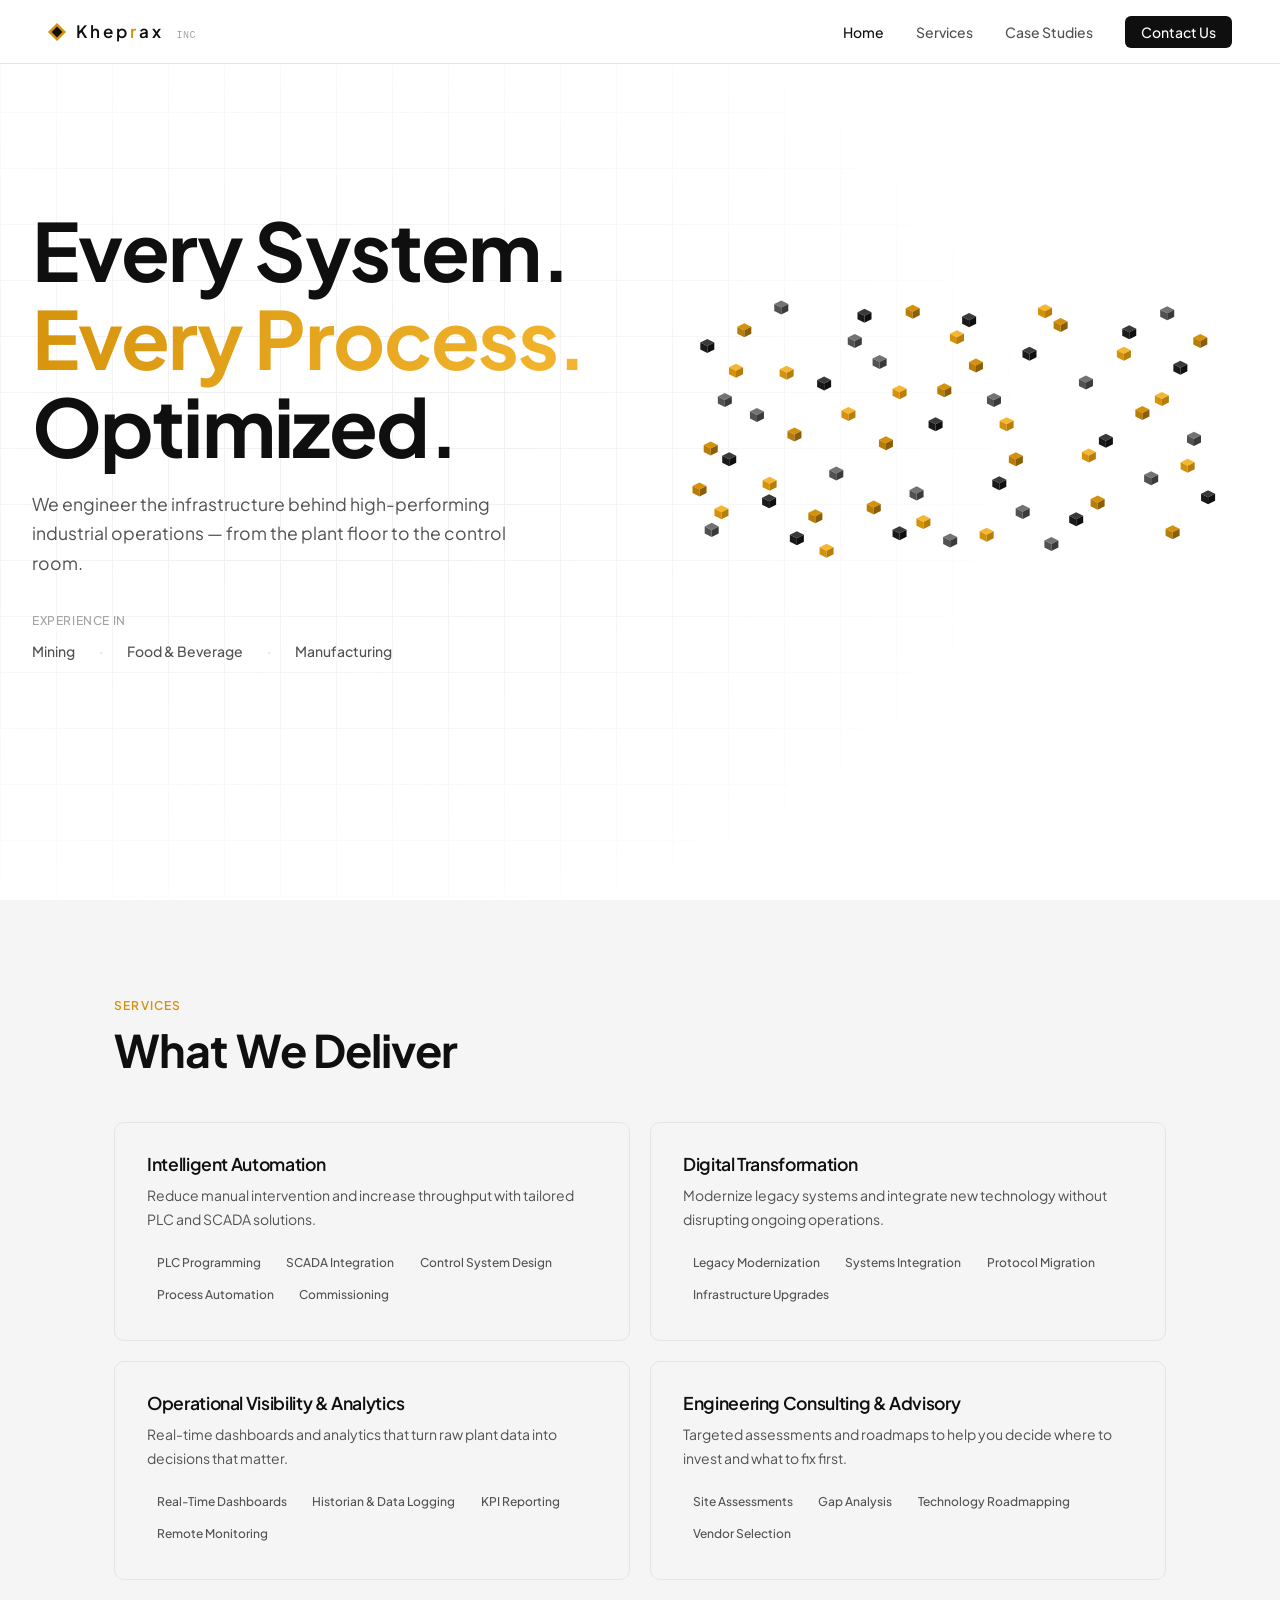
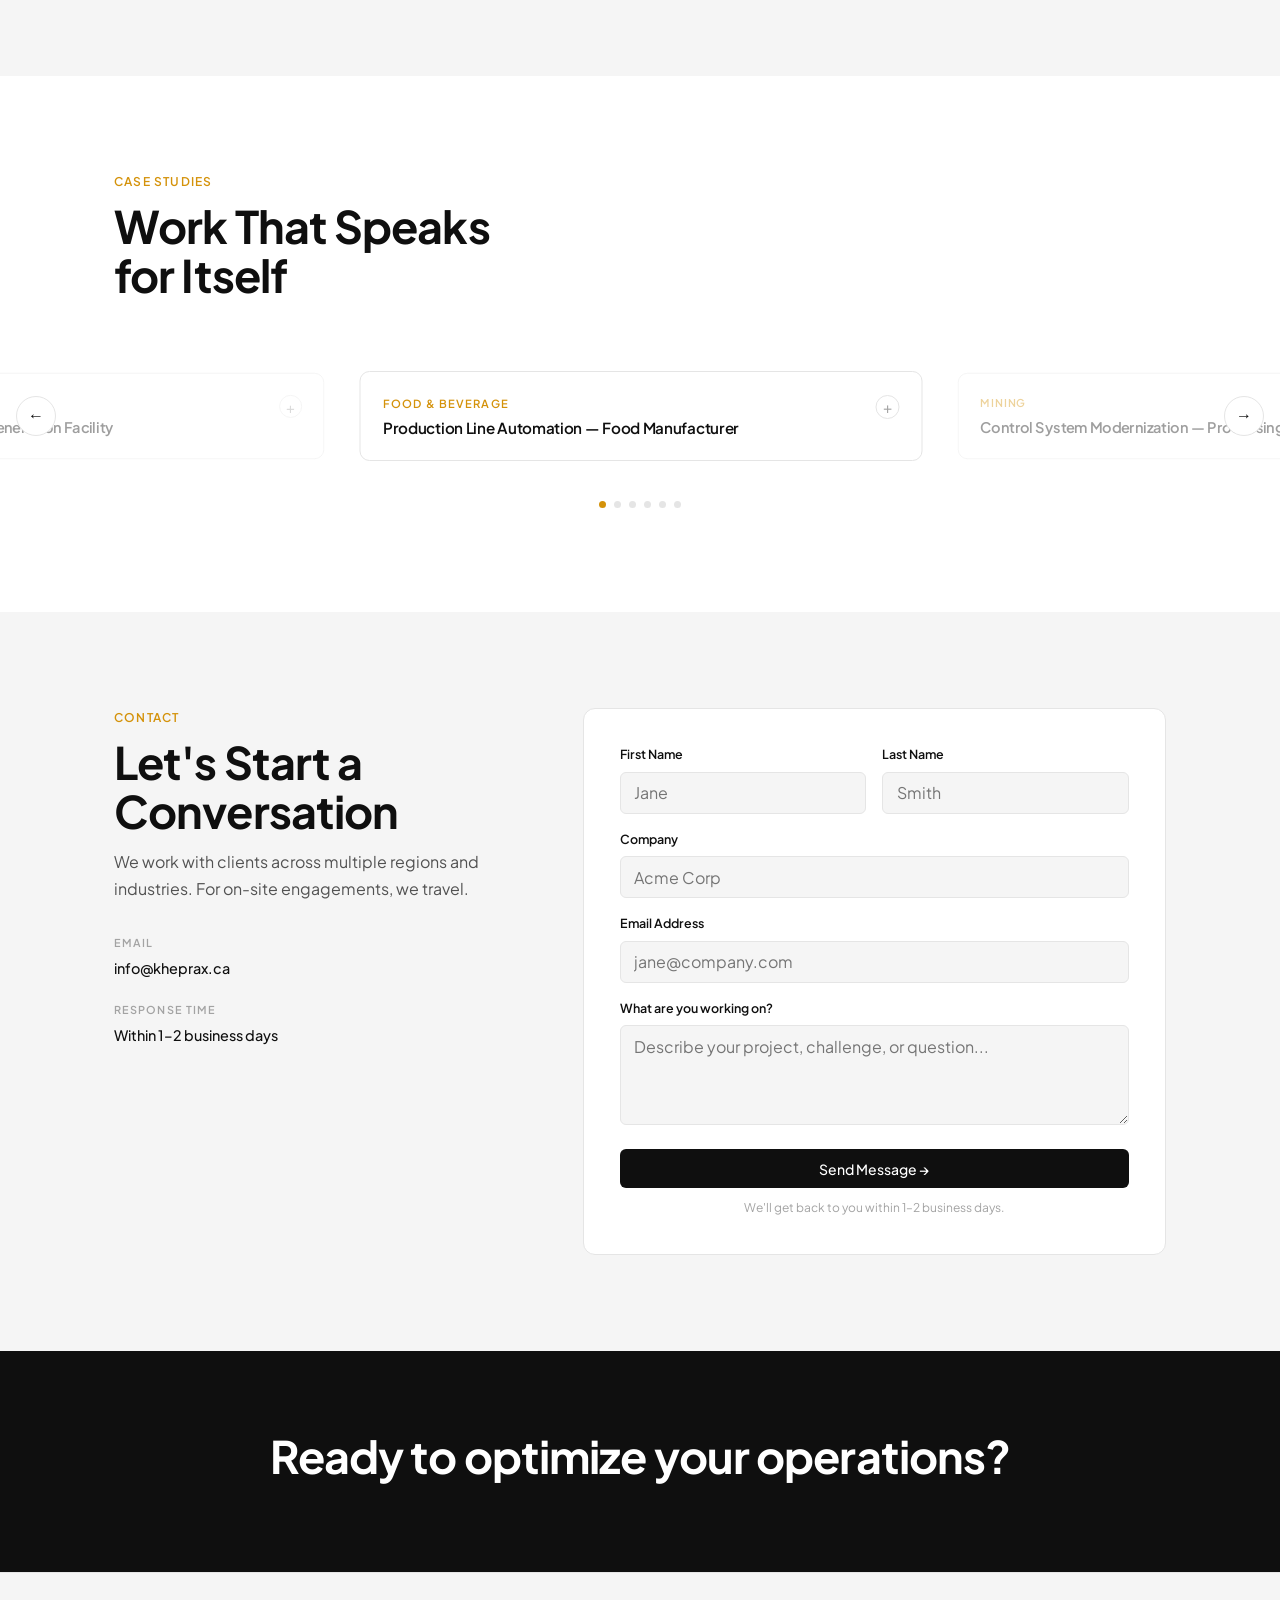
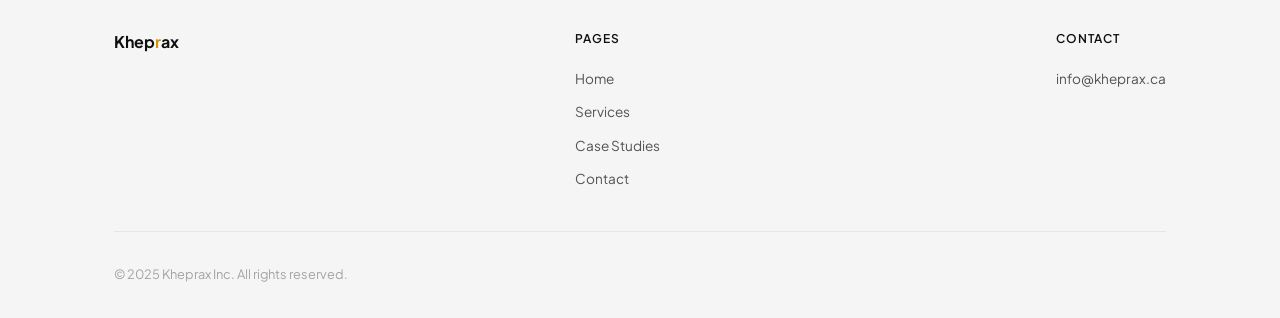
==== index.html @ 341948b8 "Added animation, Changed Nav Bar." ====
<!DOCTYPE html>
<html lang="en">
<head>
  <meta charset="UTF-8" />
  <meta name="viewport" content="width=device-width, initial-scale=1.0" />
  <title>Kheprax — Engineering Automation & Transformation</title>
  <meta name="description" content="Kheprax is an engineering services firm delivering intelligent automation, digital transformation, and operational visibility to industrial clients." />
  <link rel="stylesheet" href="css/style.css" />
  <link rel="icon" href="data:image/svg+xml,<svg xmlns='http://www.w3.org/2000/svg' viewBox='0 0 32 32'><rect width='32' height='32' fill='%230f0f0f'/><text y='23' x='5' font-size='20' fill='%23d4920a' font-family='sans-serif' font-weight='700'>K</text></svg>" />
</head>
<body class="page">

  <nav>
    <div class="nav-inner">
      <a href="#hero" class="wordmark" aria-label="Kheprax — home">
        <span class="wordmark-glyph" aria-hidden="true"></span>
        <span class="wordmark-text">Khep<span class="amber-r">r</span>ax</span>
        <span class="wordmark-tm">INC</span>
      </a>
      <ul class="nav-links">
        <li><a href="#hero">Home</a></li>
        <li><a href="#services">Services</a></li>
        <li><a href="#case-studies">Case Studies</a></li>
        <li><a href="#contact" class="nav-cta">Contact Us</a></li>
      </ul>
      <button class="nav-toggle" aria-label="Toggle menu">
        <span></span><span></span><span></span>
      </button>
    </div>
  </nav>

  <!-- HERO -->
  <section class="hero" id="hero">
    <div class="hero-bg"></div>
    <div class="hero-inner">
      <div class="hero-content">
        <h1>Every System.<br><em>Every Process.</em><br>Optimized.</h1>
        <p class="hero-sub">We engineer the infrastructure behind high-performing industrial operations — from the plant floor to the control room.</p>
        <div class="hero-industries">
          <span class="hero-industries-label">Experience In</span>
          <div class="hero-industries-list">
            <span>Mining</span>
            <span style="color:var(--gray-300)">·</span>
            <span>Food & Beverage</span>
            <span style="color:var(--gray-300)">·</span>
            <span>Manufacturing</span>
          </div>
        </div>
      </div>

      <div class="anim-wrap" aria-hidden="true">
        <svg viewBox="0 0 1200 675" xmlns="http://www.w3.org/2000/svg">
          <defs>
            <symbol id="cL0" viewBox="-25 -30 50 60" overflow="visible">
              <polygon points="0,-20 20,-10 0,0 -20,-10" fill="#3a3a3a"/>
              <polygon points="-20,-10 0,0 0,20 -20,10" fill="#1a1a1a"/>
              <polygon points="20,-10 0,0 0,20 20,10" fill="#0f0f0f"/>
            </symbol>
            <symbol id="cL1" viewBox="-25 -30 50 60" overflow="visible">
              <polygon points="0,-20 20,-10 0,0 -20,-10" fill="#737373"/>
              <polygon points="-20,-10 0,0 0,20 -20,10" fill="#525252"/>
              <polygon points="20,-10 0,0 0,20 20,10" fill="#3a3a3a"/>
            </symbol>
            <symbol id="cL2" viewBox="-25 -30 50 60" overflow="visible">
              <polygon points="0,-20 20,-10 0,0 -20,-10" fill="#d4920a"/>
              <polygon points="-20,-10 0,0 0,20 -20,10" fill="#b87d08"/>
              <polygon points="20,-10 0,0 0,20 20,10" fill="#8a5d06"/>
            </symbol>
            <symbol id="cL3" viewBox="-25 -30 50 60" overflow="visible">
              <polygon points="0,-20 20,-10 0,0 -20,-10" fill="#f5b730"/>
              <polygon points="-20,-10 0,0 0,20 -20,10" fill="#d4920a"/>
              <polygon points="20,-10 0,0 0,20 20,10" fill="#b87d08"/>
            </symbol>
            <filter id="glow" x="-50%" y="-50%" width="200%" height="200%">
              <feGaussianBlur stdDeviation="14" result="blur"/>
              <feMerge>
                <feMergeNode in="blur"/>
                <feMergeNode in="SourceGraphic"/>
              </feMerge>
            </filter>
          </defs>

          <circle class="final-halo" cx="600" cy="380" r="180" fill="#fef9ee" filter="url(#glow)" opacity="0"/>

          <g id="cubes">
            <!-- iz=0 layer (cL0) -->
            <g class="c" style="--sx:847px;--sy:512px;--mx:600px;--my:344px;--gx:600px;--gy:380px;--d:0.18s"><use href="#cL0" width="36" height="44" x="-18" y="-22"/></g>
            <g class="c" style="--sx:134px;--sy:389px;--mx:528px;--my:416px;--gx:624px;--gy:392px;--d:0.33s"><use href="#cL0" width="36" height="44" x="-18" y="-22"/></g>
            <g class="c" style="--sx:1061px;--sy:201px;--mx:648px;--my:338px;--gx:648px;--gy:404px;--d:0.07s"><use href="#cL0" width="36" height="44" x="-18" y="-22"/></g>
            <g class="c" style="--sx:412px;--sy:94px;--mx:528px;--my:386px;--gx:672px;--gy:416px;--d:0.42s"><use href="#cL0" width="36" height="44" x="-18" y="-22"/></g>
            <g class="c" style="--sx:689px;--sy:438px;--mx:672px;--my:386px;--gx:576px;--gy:392px;--d:0.11s"><use href="#cL0" width="36" height="44" x="-18" y="-22"/></g>
            <g class="c" style="--sx:273px;--sy:551px;--mx:624px;--my:380px;--gx:600px;--gy:404px;--d:0.29s"><use href="#cL0" width="36" height="44" x="-18" y="-22"/></g>
            <g class="c" style="--sx:956px;--sy:128px;--mx:552px;--my:404px;--gx:624px;--gy:416px;--d:0.48s"><use href="#cL0" width="36" height="44" x="-18" y="-22"/></g>
            <g class="c" style="--sx:558px;--sy:317px;--mx:552px;--my:338px;--gx:648px;--gy:428px;--d:0.02s"><use href="#cL0" width="36" height="44" x="-18" y="-22"/></g>
            <g class="c" style="--sx:89px;--sy:156px;--mx:624px;--my:386px;--gx:552px;--gy:404px;--d:0.39s"><use href="#cL0" width="36" height="44" x="-18" y="-22"/></g>
            <g class="c" style="--sx:1118px;--sy:467px;--mx:600px;--my:290px;--gx:576px;--gy:416px;--d:0.14s"><use href="#cL0" width="36" height="44" x="-18" y="-22"/></g>
            <g class="c" style="--sx:329px;--sy:233px;--mx:648px;--my:344px;--gx:600px;--gy:428px;--d:0.51s"><use href="#cL0" width="36" height="44" x="-18" y="-22"/></g>
            <g class="c" style="--sx:751px;--sy:172px;--mx:600px;--my:404px;--gx:624px;--gy:440px;--d:0.23s"><use href="#cL0" width="36" height="44" x="-18" y="-22"/></g>
            <g class="c" style="--sx:216px;--sy:475px;--mx:576px;--my:356px;--gx:528px;--gy:416px;--d:0.05s"><use href="#cL0" width="36" height="44" x="-18" y="-22"/></g>
            <g class="c" style="--sx:908px;--sy:351px;--mx:648px;--my:314px;--gx:552px;--gy:428px;--d:0.36s"><use href="#cL0" width="36" height="44" x="-18" y="-22"/></g>
            <g class="c" style="--sx:484px;--sy:541px;--mx:576px;--my:386px;--gx:576px;--gy:440px;--d:0.17s"><use href="#cL0" width="36" height="44" x="-18" y="-22"/></g>
            <g class="c" style="--sx:627px;--sy:103px;--mx:600px;--my:338px;--gx:600px;--gy:452px;--d:0.44s"><use href="#cL0" width="36" height="44" x="-18" y="-22"/></g>
            <!-- iz=1 layer (cL1) -->
            <g class="c" style="--sx:191px;--sy:298px;--mx:672px;--my:416px;--gx:600px;--gy:350px;--d:0.09s"><use href="#cL1" width="36" height="44" x="-18" y="-22"/></g>
            <g class="c" style="--sx:1034px;--sy:89px;--mx:576px;--my:380px;--gx:624px;--gy:362px;--d:0.27s"><use href="#cL1" width="36" height="44" x="-18" y="-22"/></g>
            <g class="c" style="--sx:443px;--sy:189px;--mx:576px;--my:410px;--gx:648px;--gy:374px;--d:0.04s"><use href="#cL1" width="36" height="44" x="-18" y="-22"/></g>
            <g class="c" style="--sx:796px;--sy:563px;--mx:576px;--my:392px;--gx:672px;--gy:386px;--d:0.46s"><use href="#cL1" width="36" height="44" x="-18" y="-22"/></g>
            <g class="c" style="--sx:98px;--sy:534px;--mx:576px;--my:440px;--gx:576px;--gy:362px;--d:0.13s"><use href="#cL1" width="36" height="44" x="-18" y="-22"/></g>
            <g class="c" style="--sx:678px;--sy:267px;--mx:648px;--my:368px;--gx:600px;--gy:374px;--d:0.31s"><use href="#cL1" width="36" height="44" x="-18" y="-22"/></g>
            <g class="c" style="--sx:354px;--sy:418px;--mx:576px;--my:416px;--gx:624px;--gy:386px;--d:0.5s"><use href="#cL1" width="36" height="44" x="-18" y="-22"/></g>
            <g class="c" style="--sx:1089px;--sy:347px;--mx:624px;--my:326px;--gx:648px;--gy:398px;--d:0.21s"><use href="#cL1" width="36" height="44" x="-18" y="-22"/></g>
            <g class="c" style="--sx:241px;--sy:77px;--mx:624px;--my:440px;--gx:552px;--gy:374px;--d:0.35s"><use href="#cL1" width="36" height="44" x="-18" y="-22"/></g>
            <g class="c" style="--sx:519px;--sy:459px;--mx:624px;--my:332px;--gx:576px;--gy:386px;--d:0.01s"><use href="#cL1" width="36" height="44" x="-18" y="-22"/></g>
            <g class="c" style="--sx:867px;--sy:231px;--mx:624px;--my:362px;--gx:600px;--gy:398px;--d:0.4s"><use href="#cL1" width="36" height="44" x="-18" y="-22"/></g>
            <g class="c" style="--sx:125px;--sy:267px;--mx:624px;--my:392px;--gx:624px;--gy:410px;--d:0.19s"><use href="#cL1" width="36" height="44" x="-18" y="-22"/></g>
            <g class="c" style="--sx:737px;--sy:497px;--mx:528px;--my:356px;--gx:528px;--gy:386px;--d:0.06s"><use href="#cL1" width="36" height="44" x="-18" y="-22"/></g>
            <g class="c" style="--sx:392px;--sy:146px;--mx:600px;--my:374px;--gx:552px;--gy:398px;--d:0.41s"><use href="#cL1" width="36" height="44" x="-18" y="-22"/></g>
            <g class="c" style="--sx:1001px;--sy:428px;--mx:648px;--my:374px;--gx:576px;--gy:410px;--d:0.25s"><use href="#cL1" width="36" height="44" x="-18" y="-22"/></g>
            <g class="c" style="--sx:588px;--sy:556px;--mx:600px;--my:362px;--gx:600px;--gy:422px;--d:0.12s"><use href="#cL1" width="36" height="44" x="-18" y="-22"/></g>
            <!-- iz=2 layer (cL2) -->
            <g class="c" style="--sx:456px;--sy:356px;--mx:552px;--my:374px;--gx:600px;--gy:320px;--d:0.08s"><use href="#cL2" width="36" height="44" x="-18" y="-22"/></g>
            <g class="c" style="--sx:73px;--sy:451px;--mx:600px;--my:314px;--gx:624px;--gy:332px;--d:0.28s"><use href="#cL2" width="36" height="44" x="-18" y="-22"/></g>
            <g class="c" style="--sx:983px;--sy:294px;--mx:600px;--my:428px;--gx:648px;--gy:344px;--d:0.47s"><use href="#cL2" width="36" height="44" x="-18" y="-22"/></g>
            <g class="c" style="--sx:311px;--sy:506px;--mx:576px;--my:326px;--gx:672px;--gy:356px;--d:0.03s"><use href="#cL2" width="36" height="44" x="-18" y="-22"/></g>
            <g class="c" style="--sx:641px;--sy:196px;--mx:600px;--my:398px;--gx:576px;--gy:332px;--d:0.37s"><use href="#cL2" width="36" height="44" x="-18" y="-22"/></g>
            <g class="c" style="--sx:1102px;--sy:146px;--mx:600px;--my:380px;--gx:600px;--gy:344px;--d:0.16s"><use href="#cL2" width="36" height="44" x="-18" y="-22"/></g>
            <g class="c" style="--sx:165px;--sy:124px;--mx:672px;--my:326px;--gx:624px;--gy:356px;--d:0.49s"><use href="#cL2" width="36" height="44" x="-18" y="-22"/></g>
            <g class="c" style="--sx:723px;--sy:389px;--mx:624px;--my:302px;--gx:648px;--gy:368px;--d:0.22s"><use href="#cL2" width="36" height="44" x="-18" y="-22"/></g>
            <g class="c" style="--sx:511px;--sy:86px;--mx:576px;--my:350px;--gx:552px;--gy:344px;--d:0.34s"><use href="#cL2" width="36" height="44" x="-18" y="-22"/></g>
            <g class="c" style="--sx:891px;--sy:478px;--mx:624px;--my:350px;--gx:576px;--gy:356px;--d:0.1s"><use href="#cL2" width="36" height="44" x="-18" y="-22"/></g>
            <g class="c" style="--sx:268px;--sy:338px;--mx:624px;--my:356px;--gx:600px;--gy:368px;--d:0.43s"><use href="#cL2" width="36" height="44" x="-18" y="-22"/></g>
            <g class="c" style="--sx:1045px;--sy:539px;--mx:648px;--my:428px;--gx:624px;--gy:380px;--d:0.2s"><use href="#cL2" width="36" height="44" x="-18" y="-22"/></g>
            <g class="c" style="--sx:576px;--sy:247px;--mx:600px;--my:392px;--gx:528px;--gy:356px;--d:0.32s"><use href="#cL2" width="36" height="44" x="-18" y="-22"/></g>
            <g class="c" style="--sx:96px;--sy:367px;--mx:528px;--my:326px;--gx:552px;--gy:368px;--d:0.52s"><use href="#cL2" width="36" height="44" x="-18" y="-22"/></g>
            <g class="c" style="--sx:815px;--sy:113px;--mx:576px;--my:302px;--gx:576px;--gy:380px;--d:0.24s"><use href="#cL2" width="36" height="44" x="-18" y="-22"/></g>
            <g class="c" style="--sx:431px;--sy:488px;--mx:576px;--my:332px;--gx:600px;--gy:392px;--d:0.15s"><use href="#cL2" width="36" height="44" x="-18" y="-22"/></g>
            <!-- iz=3 layer (cL3) -->
            <g class="c" style="--sx:704px;--sy:317px;--mx:600px;--my:350px;--gx:600px;--gy:290px;--d:0.26s"><use href="#cL3" width="36" height="44" x="-18" y="-22"/></g>
            <g class="c" style="--sx:252px;--sy:211px;--mx:648px;--my:404px;--gx:624px;--gy:302px;--d:0.06s"><use href="#cL3" width="36" height="44" x="-18" y="-22"/></g>
            <g class="c" style="--sx:1076px;--sy:402px;--mx:552px;--my:428px;--gx:648px;--gy:314px;--d:0.45s"><use href="#cL3" width="36" height="44" x="-18" y="-22"/></g>
            <g class="c" style="--sx:533px;--sy:518px;--mx:600px;--my:368px;--gx:672px;--gy:326px;--d:0.18s"><use href="#cL3" width="36" height="44" x="-18" y="-22"/></g>
            <g class="c" style="--sx:148px;--sy:207px;--mx:552px;--my:368px;--gx:576px;--gy:302px;--d:0.38s"><use href="#cL3" width="36" height="44" x="-18" y="-22"/></g>
            <g class="c" style="--sx:945px;--sy:172px;--mx:600px;--my:320px;--gx:600px;--gy:314px;--d:0.09s"><use href="#cL3" width="36" height="44" x="-18" y="-22"/></g>
            <g class="c" style="--sx:379px;--sy:296px;--mx:648px;--my:398px;--gx:624px;--gy:326px;--d:0.31s"><use href="#cL3" width="36" height="44" x="-18" y="-22"/></g>
            <g class="c" style="--sx:663px;--sy:544px;--mx:624px;--my:416px;--gx:648px;--gy:338px;--d:0.53s"><use href="#cL3" width="36" height="44" x="-18" y="-22"/></g>
            <g class="c" style="--sx:1023px;--sy:265px;--mx:552px;--my:344px;--gx:552px;--gy:314px;--d:0.0s"><use href="#cL3" width="36" height="44" x="-18" y="-22"/></g>
            <g class="c" style="--sx:217px;--sy:439px;--mx:672px;--my:356px;--gx:576px;--gy:326px;--d:0.46s"><use href="#cL3" width="36" height="44" x="-18" y="-22"/></g>
            <g class="c" style="--sx:783px;--sy:85px;--mx:600px;--my:452px;--gx:600px;--gy:338px;--d:0.15s"><use href="#cL3" width="36" height="44" x="-18" y="-22"/></g>
            <g class="c" style="--sx:484px;--sy:251px;--mx:552px;--my:314px;--gx:624px;--gy:350px;--d:0.3s"><use href="#cL3" width="36" height="44" x="-18" y="-22"/></g>
            <g class="c" style="--sx:118px;--sy:498px;--mx:576px;--my:362px;--gx:528px;--gy:326px;--d:0.12s"><use href="#cL3" width="36" height="44" x="-18" y="-22"/></g>
            <g class="c" style="--sx:873px;--sy:381px;--mx:624px;--my:410px;--gx:552px;--gy:338px;--d:0.36s"><use href="#cL3" width="36" height="44" x="-18" y="-22"/></g>
            <g class="c" style="--sx:602px;--sy:138px;--mx:552px;--my:398px;--gx:576px;--gy:350px;--d:0.21s"><use href="#cL3" width="36" height="44" x="-18" y="-22"/></g>
            <g class="c" style="--sx:334px;--sy:577px;--mx:600px;--my:422px;--gx:600px;--gy:362px;--d:0.04s"><use href="#cL3" width="36" height="44" x="-18" y="-22"/></g>
          </g>
        </svg>
      </div>
    </div>
  </section>

  <!-- SERVICES -->
  <section class="services-full" id="services">
    <div class="container">
      <div class="section-header">
        <span class="section-label">Services</span>
        <h2>What We Deliver</h2>
      </div>

      <div class="service-cards-grid">
        <div class="service-card-c">
          <h3>Intelligent Automation</h3>
          <p>Reduce manual intervention and increase throughput with tailored PLC and SCADA solutions.</p>
          <div class="service-tags">
            <span class="tag">PLC Programming</span>
            <span class="tag">SCADA Integration</span>
            <span class="tag">Control System Design</span>
            <span class="tag">Process Automation</span>
            <span class="tag">Commissioning</span>
          </div>
        </div>

        <div class="service-card-c">
          <h3>Digital Transformation</h3>
          <p>Modernize legacy systems and integrate new technology without disrupting ongoing operations.</p>
          <div class="service-tags">
            <span class="tag">Legacy Modernization</span>
            <span class="tag">Systems Integration</span>
            <span class="tag">Protocol Migration</span>
            <span class="tag">Infrastructure Upgrades</span>
          </div>
        </div>

        <div class="service-card-c">
          <h3>Operational Visibility & Analytics</h3>
          <p>Real-time dashboards and analytics that turn raw plant data into decisions that matter.</p>
          <div class="service-tags">
            <span class="tag">Real-Time Dashboards</span>
            <span class="tag">Historian & Data Logging</span>
            <span class="tag">KPI Reporting</span>
            <span class="tag">Remote Monitoring</span>
          </div>
        </div>

        <div class="service-card-c">
          <h3>Engineering Consulting & Advisory</h3>
          <p>Targeted assessments and roadmaps to help you decide where to invest and what to fix first.</p>
          <div class="service-tags">
            <span class="tag">Site Assessments</span>
            <span class="tag">Gap Analysis</span>
            <span class="tag">Technology Roadmapping</span>
            <span class="tag">Vendor Selection</span>
          </div>
        </div>
      </div>
    </div>
  </section>

  <!-- CASE STUDIES -->
  <section class="case-studies-section" id="case-studies">
    <div class="container">
      <div class="section-header">
        <span class="section-label">Case Studies</span>
        <h2>Work That Speaks<br>for Itself</h2>
      </div>
    </div>

    <div class="cs-carousel-outer">
      <button class="cs-arrow cs-arrow-left" id="cs-prev-btn" aria-label="Previous">&#8592;</button>

      <div class="cs-carousel-viewport" id="cs-viewport">
        <div class="cs-carousel-track" id="cs-carousel-track">

          <div class="cs-card">
            <div class="cs-card-header">
              <div>
                <div class="cs-industry">Food & Beverage</div>
                <h3>Production Line Automation — Food Manufacturer</h3>
              </div>
              <div class="cs-toggle">+</div>
            </div>
            <div class="cs-card-body">
              <div class="cs-card-body-inner">
                <p><strong>Challenge:</strong> A regional food manufacturer was operating a partially manual production line with inconsistent throughput and frequent unplanned stoppages.</p>
                <p><strong>Solution:</strong> PLC-based automation with SCADA visibility, replacing manual control points and integrating upstream and downstream processes end-to-end.</p>
                <div class="cs-outcome">Placeholder outcome — e.g. 28% reduction in unplanned downtime within 90 days of commissioning.</div>
              </div>
            </div>
          </div>

          <div class="cs-card">
            <div class="cs-card-header">
              <div>
                <div class="cs-industry">Mining</div>
                <h3>Control System Modernization — Processing Facility</h3>
              </div>
              <div class="cs-toggle">+</div>
            </div>
            <div class="cs-card-body">
              <div class="cs-card-body-inner">
                <p><strong>Challenge:</strong> An aging DCS at a mineral processing facility was end-of-life with no vendor support, and failure risk was increasing during active production.</p>
                <p><strong>Solution:</strong> Phased migration to a modern control platform — parallel commissioning, full I/O validation, operator training — with zero production interruption.</p>
                <div class="cs-outcome">Placeholder outcome — e.g. Successfully migrated 400+ I/O points with zero unplanned downtime during cutover.</div>
              </div>
            </div>
          </div>

          <div class="cs-card">
            <div class="cs-card-header">
              <div>
                <div class="cs-industry">Manufacturing</div>
                <h3>Real-Time OEE Dashboard — Discrete Manufacturer</h3>
              </div>
              <div class="cs-toggle">+</div>
            </div>
            <div class="cs-card-body">
              <div class="cs-card-body-inner">
                <p><strong>Challenge:</strong> Plant management had no real-time visibility into production efficiency. OEE was calculated manually from shift logs — inaccurate and always a day behind.</p>
                <p><strong>Solution:</strong> Live OEE dashboard pulling directly from the plant's existing PLCs, with automated shift reports and alarm trending for both operators and management.</p>
                <div class="cs-outcome">Placeholder outcome — e.g. Management gained same-shift visibility into production losses for the first time.</div>
              </div>
            </div>
          </div>

          <div class="cs-card">
            <div class="cs-card-header">
              <div>
                <div class="cs-industry">Food & Beverage</div>
                <h3>Compliance Retrofit — Automated Temperature Monitoring</h3>
              </div>
              <div class="cs-toggle">+</div>
            </div>
            <div class="cs-card-body">
              <div class="cs-card-body-inner">
                <p><strong>Challenge:</strong> A food processing client faced an audit finding related to inadequate temperature monitoring and manual record-keeping across cold storage areas.</p>
                <p><strong>Solution:</strong> Automated temperature monitoring and logging system integrated with existing facility network — full audit trail, automated alerts, compliance-ready reporting.</p>
                <div class="cs-outcome">Placeholder outcome — e.g. Client passed follow-up audit with no findings related to temperature monitoring.</div>
              </div>
            </div>
          </div>

          <div class="cs-card">
            <div class="cs-card-header">
              <div>
                <div class="cs-industry">Oil & Gas</div>
                <h3>Pipeline SCADA Upgrade — Midstream Operator</h3>
              </div>
              <div class="cs-toggle">+</div>
            </div>
            <div class="cs-card-body">
              <div class="cs-card-body-inner">
                <p><strong>Challenge:</strong> An aging SCADA system was limiting real-time visibility across a distributed pipeline network, increasing response times to operational events.</p>
                <p><strong>Solution:</strong> Full SCADA platform migration with modernized HMI screens, improved alarming logic, and integration with existing field instrumentation.</p>
                <div class="cs-outcome">Placeholder outcome — e.g. Reduced alarm response time and improved operator situational awareness across all monitored sites.</div>
              </div>
            </div>
          </div>

          <div class="cs-card">
            <div class="cs-card-header">
              <div>
                <div class="cs-industry">Utility Scale Energy</div>
                <h3>Substation Automation — Generation Facility</h3>
              </div>
              <div class="cs-toggle">+</div>
            </div>
            <div class="cs-card-body">
              <div class="cs-card-body-inner">
                <p><strong>Challenge:</strong> Manual monitoring processes at a utility-scale generation facility were creating operational gaps and delaying response to equipment anomalies.</p>
                <p><strong>Solution:</strong> Deployed an automated monitoring and control system with real-time data acquisition, remote access, and integrated fault detection.</p>
                <div class="cs-outcome">Placeholder outcome — e.g. Enabled 24/7 remote visibility and reduced manual inspection requirements across the facility.</div>
              </div>
            </div>
          </div>

        </div>
      </div>

      <button class="cs-arrow cs-arrow-right" id="cs-next-btn" aria-label="Next">&#8594;</button>
    </div>

    <div class="carousel-dots" id="cs-dots">
      <span class="carousel-dot active"></span>
      <span class="carousel-dot"></span>
      <span class="carousel-dot"></span>
      <span class="carousel-dot"></span>
      <span class="carousel-dot"></span>
      <span class="carousel-dot"></span>
    </div>
  </section>

  <!-- CONTACT -->
  <section class="contact-section" id="contact">
    <div class="container">
      <div class="contact-grid">
        <div class="contact-info">
          <span class="section-label">Contact</span>
          <h2>Let's Start a Conversation</h2>
          <p style="margin-top:0.75rem;">We work with clients across multiple regions and industries. For on-site engagements, we travel.</p>
          <div class="contact-detail">
            <div class="contact-detail-item">
              <label>Email</label>
              <a href="mailto:info@kheprax.ca">info@kheprax.ca</a>
            </div>
            <div class="contact-detail-item">
              <label>Response Time</label>
              <span>Within 1–2 business days</span>
            </div>
          </div>
        </div>

        <div class="contact-form">
          <form id="contact-form" action="https://api.web3forms.com/submit" method="POST">
            <input type="hidden" name="access_key" value="42f8510c-a3cb-465c-9849-45fc1cf6a540" />
            <input type="hidden" name="from_name" value="Kheprax Contact Form" />
            <input type="hidden" name="redirect" value="false" />
            <div class="form-row">
              <div class="form-group">
                <label for="first-name">First Name</label>
                <input type="text" id="first-name" name="first_name" placeholder="Jane" required />
              </div>
              <div class="form-group">
                <label for="last-name">Last Name</label>
                <input type="text" id="last-name" name="last_name" placeholder="Smith" required />
              </div>
            </div>
            <div class="form-group">
              <label for="company">Company</label>
              <input type="text" id="company" name="company" placeholder="Acme Corp" />
            </div>
            <div class="form-group">
              <label for="email">Email Address</label>
              <input type="email" id="email" name="email" placeholder="jane@company.com" required />
            </div>
            <div class="form-group">
              <label for="message">What are you working on?</label>
              <textarea id="message" name="message" placeholder="Describe your project, challenge, or question..." required></textarea>
            </div>
            <button type="submit" class="btn btn-primary form-submit">Send Message →</button>
            <p class="form-note">We'll get back to you within 1–2 business days.</p>
          </form>
          <div id="form-success" class="form-success">
            <h3>Message Received</h3>
            <p>We'll be in touch within 1–2 business days.</p>
          </div>
        </div>
      </div>
    </div>
  </section>

  <!-- CTA -->
  <section class="cta-strip">
    <div class="container">
      <h2>Ready to optimize your operations?</h2>
    </div>
  </section>

  <!-- FOOTER -->
  <footer>
    <div class="container">
      <div class="footer-top">
        <div>
          <div class="footer-logo">Khep<span>r</span>ax</div>
        </div>
        <div class="footer-links">
          <h5>Pages</h5>
          <ul>
            <li><a href="#hero">Home</a></li>
            <li><a href="#services">Services</a></li>
            <li><a href="#case-studies">Case Studies</a></li>
            <li><a href="#contact">Contact</a></li>
          </ul>
        </div>
        <div class="footer-links">
          <h5>Contact</h5>
          <ul>
            <li><a href="mailto:info@kheprax.ca">info@kheprax.ca</a></li>
          </ul>
        </div>
      </div>
      <div class="footer-bottom">
        <p>© 2025 Kheprax Inc. All rights reserved.</p>
      </div>
    </div>
  </footer>

  <script src="js/main.js"></script>
</body>
</html>
---- css/style.css ----
@import url('https://fonts.googleapis.com/css2?family=Plus+Jakarta+Sans:wght@300;400;500;600;700&display=swap');

:root {
  --amber:    #d4920a;
  --amber-lt: #f5b730;
  --amber-bg: #fef9ee;
  --black:    #0f0f0f;
  --gray-900: #1a1a1a;
  --gray-600: #525252;
  --gray-400: #a3a3a3;
  --gray-200: #e5e5e5;
  --gray-100: #f5f5f5;
  --white:    #ffffff;
  --gray-300:     #d4d4d4;
  --amber-dark:   #b87d08;
  --amber-border: #f0d070;
  --amber-shadow: rgba(212,146,10,0.15);
  --nav-h:    64px;
}

*, *::before, *::after { box-sizing: border-box; margin: 0; padding: 0; }
html { scroll-behavior: smooth; }

body {
  font-family: 'Plus Jakarta Sans', sans-serif;
  font-weight: 400;
  background: var(--white);
  color: var(--black);
  line-height: 1.6;
  -webkit-font-smoothing: antialiased;
}

h1, h2, h3, h4 { font-weight: 700; line-height: 1.1; letter-spacing: -0.02em; }
h1 { font-size: clamp(2rem, 7vw, 5rem); }
h2 { font-size: clamp(1.6rem, 3.5vw, 2.8rem); }
h3 { font-size: 1.25rem; font-weight: 600; }
p  { color: var(--gray-600); line-height: 1.7; }
a  { color: inherit; text-decoration: none; }

.container { max-width: 1100px; margin: 0 auto; padding: 0 1.5rem; }
section { padding: 96px 0; }
[id] { scroll-margin-top: var(--nav-h); }

/* NAV */
nav {
  position: fixed; top: 0; left: 0; right: 0;
  z-index: 1000;
  min-height: var(--nav-h);
  background: rgba(255,255,255,0.85);
  backdrop-filter: blur(12px);
  -webkit-backdrop-filter: blur(12px);
  border-bottom: 1px solid var(--gray-200);
  display: flex; align-items: center;
}
.nav-inner {
  max-width: 1440px; margin: 0 auto; width: 100%;
  padding: 18px 48px;
  display: flex; align-items: center; justify-content: space-between; gap: 32px;
}

/* Wordmark / Logo */
.wordmark { display: flex; align-items: baseline; gap: 10px; text-decoration: none; color: var(--black); }
.wordmark-glyph {
  width: 18px; height: 18px; position: relative; transform: translateY(3px); flex-shrink: 0;
}
.wordmark-glyph::before, .wordmark-glyph::after {
  content: ""; position: absolute; inset: 0;
}
.wordmark-glyph::before { background: var(--amber); clip-path: polygon(50% 0, 100% 50%, 50% 100%, 0 50%); }
.wordmark-glyph::after  { background: var(--black); clip-path: polygon(50% 20%, 80% 50%, 50% 80%, 20% 50%); }
.wordmark-text { font-weight: 600; font-size: 17px; letter-spacing: 0.18em; }
.wordmark-tm { font-family: ui-monospace, Menlo, monospace; font-size: 10px; color: var(--gray-400); letter-spacing: 0.05em; margin-left: 2px; }
.amber-r { color: var(--amber); }

.nav-links { display: flex; align-items: center; gap: 2rem; list-style: none; }
.nav-links a { font-size: 0.875rem; font-weight: 500; color: var(--gray-600); transition: color 0.15s; }
.nav-links a:hover, .nav-links a.active { color: var(--black); }

.nav-cta {
  background: var(--black) !important; color: var(--white) !important;
  padding: 0.45rem 1rem !important; border-radius: 6px;
  font-size: 0.875rem !important; font-weight: 500 !important;
  transition: background 0.15s !important;
}
.nav-cta:hover { background: var(--amber) !important; }

.nav-toggle { display: none; flex-direction: column; gap: 5px; background: none; border: none; cursor: pointer; padding: 4px; }
.nav-toggle span { display: block; width: 22px; height: 1.5px; background: var(--black); transition: all 0.3s; }

/* BUTTONS */
.btn {
  display: inline-flex; align-items: center; gap: 0.4rem;
  padding: 0.65rem 1.3rem;
  font-family: 'Plus Jakarta Sans', sans-serif;
  font-size: 0.875rem; font-weight: 500;
  border-radius: 6px; border: none; cursor: pointer; transition: all 0.15s;
}
.btn-primary { background: var(--black); color: var(--white); }
.btn-primary:hover { background: var(--amber); }
.btn-amber { background: var(--amber); color: var(--white); }
.btn-amber:hover { background: var(--amber-dark); }
.btn-ghost { background: transparent; color: var(--black); border: 1px solid var(--gray-200); }
.btn-ghost:hover { border-color: var(--black); }
.btn-white { background: var(--white); color: var(--black); }
.btn-white:hover { background: var(--gray-100); }

/* BADGE */
.badge {
  display: inline-flex; align-items: center; gap: 0.4rem;
  font-size: 0.78rem; font-weight: 600;
  background: var(--amber-bg); color: var(--amber);
  border: 1px solid var(--amber-border);
  padding: 0.28rem 0.75rem; border-radius: 999px;
}
.badge::before { content: ''; width: 6px; height: 6px; background: var(--amber); border-radius: 50%; display: block; }

/* SECTION LABEL */
.section-label {
  font-size: 0.75rem; font-weight: 600; letter-spacing: 0.1em;
  text-transform: uppercase; color: var(--amber); display: block; margin-bottom: 0.6rem;
}

/* HERO */
.hero {
  min-height: 100svh; display: flex; align-items: center;
  padding-top: var(--nav-h); background: var(--white);
  position: relative; overflow: hidden;
}

.hero-bg {
  position: absolute; inset: 0;
  background-image:
    linear-gradient(var(--gray-200) 1px, transparent 1px),
    linear-gradient(90deg, var(--gray-200) 1px, transparent 1px);
  background-size: 56px 56px;
  opacity: 0.5;
  mask-image: radial-gradient(ellipse 80% 80% at 25% 50%, black 20%, transparent 75%);
  -webkit-mask-image: radial-gradient(ellipse 80% 80% at 25% 50%, black 20%, transparent 75%);
}

.hero-inner {
  position: relative; z-index: 1;
  max-width: 1280px; margin: 0 auto;
  padding: 4rem 2rem;
  width: 100%;
  display: grid;
  grid-template-columns: minmax(0, 1fr) minmax(0, 1fr);
  gap: 48px;
  align-items: center;
}

.hero-content {
  position: relative; text-align: left;
  animation: heroIn 0.6s ease both;
}

@keyframes heroIn {
  from { opacity: 0; transform: translateY(18px); }
  to   { opacity: 1; transform: none; }
}

.hero-content h1 { margin-bottom: 1.25rem; animation: heroIn 0.6s 0.12s ease both; opacity: 0; animation-fill-mode: forwards; }
.hero-sub {
  font-size: 1.1rem; color: var(--gray-600);
  max-width: 500px; margin: 0 0 2rem;
  animation: heroIn 0.6s 0.2s ease both; opacity: 0; animation-fill-mode: forwards;
}

.hero-content h1 em {
  font-style: normal;
  background: linear-gradient(130deg, var(--amber), var(--amber-lt));
  -webkit-background-clip: text; -webkit-text-fill-color: transparent; background-clip: text;
}

.hero-divider {
  width: 1px; height: 40px; background: var(--gray-200);
  margin: 3rem 0 2.5rem;
  animation: heroIn 0.6s 0.35s ease both; opacity: 0; animation-fill-mode: forwards;
}

.hero-industries {
  display: flex; flex-direction: column; gap: 0.6rem; align-items: flex-start;
  animation: heroIn 0.6s 0.4s ease both; opacity: 0; animation-fill-mode: forwards;
}
.hero-industries-label { font-size: 0.75rem; color: var(--gray-400); font-weight: 500; letter-spacing: 0.05em; text-transform: uppercase; }
.hero-industries-list { display: flex; gap: 1.5rem; align-items: center; flex-wrap: wrap; row-gap: 0.4rem; }
.hero-industries-list span { font-size: 0.875rem; color: var(--gray-600); font-weight: 500; }

/* Animation panel */
.anim-wrap {
  position: relative;
  width: 100%;
  opacity: 0;
  animation: heroIn 1s 0.5s ease-out forwards;
}
.anim-wrap svg {
  width: 100%;
  height: auto;
  display: block;
  overflow: visible;
}

/* Cube animation keyframes */
.c {
  transform: translate(var(--sx), var(--sy));
  animation: cubeFlow 14s infinite ease-in-out;
  animation-delay: var(--d);
}
.c use {
  animation: microDrift 3s infinite ease-in-out;
  transform-origin: center;
  transform-box: fill-box;
}
@keyframes microDrift {
  0%, 100% { transform: translateY(0); }
  50%      { transform: translateY(-3px); }
}
@keyframes cubeFlow {
  0%, 12% { transform: translate(var(--sx), var(--sy)); }
  21%     { transform: translate(calc((var(--sx) + var(--mx)) / 2), calc((var(--sy) + var(--my)) / 2 - 25px)); }
  30%     { transform: translate(var(--mx), var(--my)); }
  45%     { transform: translate(var(--mx), var(--my)); }
  55%     { transform: translate(calc((var(--mx) + var(--gx)) / 2), calc((var(--my) + var(--gy)) / 2 - 6px)); }
  65%     { transform: translate(var(--gx), var(--gy)); }
  80%     { transform: translate(var(--gx), var(--gy)) scale(1); }
  85%     { transform: translate(var(--gx), var(--gy)) scale(1.015); }
  90%     { transform: translate(var(--gx), var(--gy)) scale(1); }
  100%    { transform: translate(var(--sx), var(--sy)); }
}
.final-halo {
  animation: haloGlow 14s infinite ease-in-out;
  transform-origin: 600px 380px;
}
@keyframes haloGlow {
  0%, 65%   { opacity: 0; transform: scale(0.85); }
  75%       { opacity: 0.5; transform: scale(1); }
  85%       { opacity: 0.45; transform: scale(1.03); }
  92%, 100% { opacity: 0; transform: scale(0.85); }
}

/* SERVICES */
.services { background: var(--gray-100); }

.section-header { margin-bottom: 3rem; }
.section-header h2 { margin-bottom: 0.75rem; }
.section-header p { max-width: 460px; }

.services-grid { display: grid; grid-template-columns: repeat(3, 1fr); gap: 1rem; }

.service-card {
  background: var(--white); border: 1px solid var(--gray-200);
  border-radius: 10px; padding: 1.75rem;
  transition: border-color 0.2s, box-shadow 0.2s, transform 0.2s;
}
.service-card:hover {
  border-color: var(--amber);
  box-shadow: 0 4px 20px var(--amber-shadow);
  transform: translateY(-2px);
}

.service-icon-wrap {
  width: 38px; height: 38px;
  background: var(--amber-bg); border-radius: 8px;
  display: flex; align-items: center; justify-content: center;
  margin-bottom: 1.1rem; color: var(--amber);
}
.service-card h3 { font-size: 1rem; margin-bottom: 0.5rem; }
.service-card p { font-size: 0.875rem; }

/* WHY */
.why { background: var(--white); }
.why-grid { display: grid; grid-template-columns: 1fr 1fr; gap: 5rem; align-items: center; }

.why-points { display: flex; flex-direction: column; gap: 0.75rem; margin-top: 2rem; }

.why-point {
  display: flex; gap: 0.9rem; align-items: flex-start;
  padding: 1.1rem; border: 1px solid var(--gray-200); border-radius: 8px;
  transition: border-color 0.2s, background 0.2s;
}
.why-point:hover { border-color: var(--amber); background: var(--amber-bg); }

.why-point-icon {
  width: 30px; height: 30px; flex-shrink: 0;
  background: var(--amber-bg); border-radius: 6px;
  display: flex; align-items: center; justify-content: center;
  color: var(--amber); font-size: 0.85rem;
}
.why-point h4 { font-size: 0.875rem; font-weight: 600; margin-bottom: 0.15rem; }
.why-point p { font-size: 0.825rem; }

.why-visual {
  background: var(--gray-100); border: 1px solid var(--gray-200);
  border-radius: 12px; padding: 2rem; position: relative; overflow: hidden;
}
.why-visual::before {
  content: ''; position: absolute; top: 0; left: 0; right: 0; height: 3px;
  background: linear-gradient(90deg, var(--amber), var(--amber-lt));
}
.why-visual-title { font-size: 0.78rem; font-weight: 600; color: var(--gray-400); text-transform: uppercase; letter-spacing: 0.1em; margin-bottom: 1.5rem; }

.metric-row { display: flex; justify-content: space-between; align-items: center; padding: 0.9rem 0; border-bottom: 1px solid var(--gray-200); }
.metric-row:last-child { border-bottom: none; }
.metric-label { font-size: 0.85rem; color: var(--gray-600); }
.metric-val { font-size: 0.875rem; font-weight: 600; color: var(--black); display: flex; align-items: center; gap: 0.4rem; }
.dot { width: 7px; height: 7px; background: var(--amber); border-radius: 50%; display: inline-block; }

/* CTA STRIP */
.cta-strip { background: var(--black); padding: 80px 0; text-align: center; }
.cta-strip h2 { color: var(--white); margin-bottom: 0.75rem; }
.cta-strip p { color: var(--gray-400); margin-bottom: 2rem; }

/* FOOTER */
footer { background: var(--gray-100); border-top: 1px solid var(--gray-200); padding: 56px 0 32px; }
.footer-top { display: flex; justify-content: space-between; gap: 3rem; flex-wrap: wrap; padding-bottom: 2.5rem; border-bottom: 1px solid var(--gray-200); margin-bottom: 2rem; }
.footer-logo { font-size: 1rem; font-weight: 700; color: var(--black); margin-bottom: 0.5rem; }
.footer-logo span { color: var(--amber); }
.footer-desc { font-size: 0.85rem; color: var(--gray-400); max-width: 230px; }
.footer-links h5 { font-size: 0.75rem; font-weight: 600; letter-spacing: 0.08em; text-transform: uppercase; color: var(--black); margin-bottom: 1rem; }
.footer-links ul { list-style: none; display: flex; flex-direction: column; gap: 0.5rem; }
.footer-links a { font-size: 0.85rem; color: var(--gray-600); transition: color 0.15s; }
.footer-links a:hover { color: var(--black); }
.footer-bottom { display: flex; justify-content: space-between; flex-wrap: wrap; gap: 1rem; }
.footer-bottom p { font-size: 0.8rem; color: var(--gray-400); }

/* PAGE HERO (inner pages) */
.page-hero { background: var(--white); padding: 136px 0 64px; border-bottom: 1px solid var(--gray-200); }
.page-hero .badge { margin-bottom: 1.1rem; }
.page-hero h1 { margin-bottom: 0.75rem; font-size: clamp(2rem, 4vw, 3rem); }
.page-hero p { max-width: 500px; }

/* SERVICES */
.services-full { background: var(--gray-100); }

.service-cards-grid { display: grid; grid-template-columns: repeat(2, 1fr); gap: 1.25rem; }

.service-card-c {
  border: 1px solid var(--gray-200); border-radius: 10px;
  padding: 2rem;
  transition: border-color 0.2s, box-shadow 0.2s;
}
.service-card-c:hover { border-color: var(--amber); box-shadow: 0 4px 20px var(--amber-shadow); }
.service-card-c h3 { font-size: 1.1rem; margin-bottom: 0.6rem; }
.service-card-c p { font-size: 0.875rem; }

.service-tags { display: flex; flex-wrap: wrap; gap: 0.4rem; margin-top: 1.1rem; }
.tag { font-size: 0.75rem; font-weight: 500; padding: 0.22rem 0.6rem; background: var(--gray-100); color: var(--gray-600); border-radius: 4px; }

/* INDUSTRIES */
.industries { background: var(--gray-100); padding: 80px 0; }
.sector-pills { display: flex; flex-wrap: wrap; gap: 0.75rem; margin-top: 2rem; }
.sector-pill {
  font-size: 0.875rem; font-weight: 500;
  padding: 0.55rem 1.25rem;
  border: 1px solid var(--gray-200);
  border-radius: 999px;
  background: var(--white);
  color: var(--gray-600);
  transition: border-color 0.15s, color 0.15s, background 0.15s;
  cursor: default;
}
.sector-pill:hover { border-color: var(--amber); color: var(--black); background: var(--amber-bg); }

/* CASE STUDIES */
.case-studies-section { background: var(--white); }

.cs-carousel-outer {
  position: relative;
  display: flex;
  align-items: center;
  margin-top: 2.5rem;
}

.cs-carousel-viewport {
  overflow: hidden;
  width: 100%;
  padding: 1.5rem 0;
}

.cs-carousel-track {
  display: flex;
  gap: 1.5rem;
  transition: transform 0.4s cubic-bezier(0.25, 0.46, 0.45, 0.94);
  cursor: grab;
  user-select: none;
}
.cs-carousel-track.dragging {
  transition: none;
  cursor: grabbing;
}

.carousel-dots { display: flex; justify-content: center; gap: 0.5rem; margin-top: 1rem; padding-bottom: 0.5rem; }
.carousel-dot { width: 7px; height: 7px; border-radius: 50%; background: var(--gray-200); transition: background 0.2s; cursor: pointer; }
.carousel-dot.active { background: var(--amber); }

.cs-arrow {
  position: absolute;
  z-index: 10;
  width: 40px; height: 40px;
  border: 1px solid var(--gray-200); border-radius: 50%;
  background: var(--white); color: var(--black);
  font-size: 1rem; cursor: pointer;
  display: flex; align-items: center; justify-content: center;
  transition: border-color 0.15s, background 0.15s, opacity 0.15s;
  flex-shrink: 0;
}
.cs-arrow:hover { border-color: var(--amber); background: var(--amber-bg); }
.cs-arrow-left { left: 1rem; }
.cs-arrow-right { right: 1rem; }

.cs-card {
  border: 1px solid var(--gray-200); border-radius: 10px; overflow: hidden;
  cursor: pointer; flex-shrink: 0;
  width: 44%;
  opacity: 0.4;
  transform: scale(0.96);
  transition: opacity 0.4s ease, transform 0.4s ease, border-color 0.2s, box-shadow 0.2s;
  pointer-events: none;
}
.cs-card.cs-active {
  opacity: 1;
  transform: scale(1);
  pointer-events: auto;
}
.cs-card.cs-active:hover { border-color: var(--amber); box-shadow: 0 4px 20px var(--amber-shadow); }
.cs-card:hover { border-color: var(--amber); box-shadow: 0 4px 20px var(--amber-shadow); }
.cs-card.open { border-color: var(--amber); }

.cs-card-header { padding: 1.4rem; display: flex; justify-content: space-between; align-items: flex-start; gap: 1rem; }
.cs-industry { font-size: 0.7rem; font-weight: 600; letter-spacing: 0.1em; text-transform: uppercase; color: var(--amber); margin-bottom: 0.35rem; }
.cs-card-header h3 { font-size: 0.95rem; font-weight: 600; line-height: 1.3; }

.cs-toggle {
  width: 24px; height: 24px; flex-shrink: 0;
  border: 1px solid var(--gray-200); border-radius: 50%;
  display: flex; align-items: center; justify-content: center;
  font-size: 0.95rem; color: var(--gray-400); transition: all 0.2s; line-height: 1;
}
.cs-card.open .cs-toggle { background: var(--amber); border-color: var(--amber); color: var(--white); transform: rotate(45deg); }

.cs-card-body { max-height: 0; overflow: hidden; transition: max-height 0.4s ease; }
.cs-card.open .cs-card-body { max-height: 600px; }
.cs-card-body-inner { padding: 1.25rem 1.4rem 1.4rem; border-top: 1px solid var(--gray-200); }

.cs-meta { display: grid; grid-template-columns: 1fr 1fr; gap: 0.75rem; margin-bottom: 1.1rem; }
.cs-meta-item label { font-size: 0.65rem; font-weight: 600; letter-spacing: 0.1em; text-transform: uppercase; color: var(--gray-400); display: block; margin-bottom: 0.2rem; }
.cs-meta-item span { font-size: 0.825rem; font-weight: 500; color: var(--black); }
.cs-card-body p { font-size: 0.85rem; margin-bottom: 0.65rem; }
.cs-card-body p strong { color: var(--black); font-weight: 600; }
.cs-outcome { background: var(--amber-bg); border-left: 2px solid var(--amber); padding: 0.75rem 0.9rem; font-size: 0.83rem; color: var(--gray-900) !important; border-radius: 0 4px 4px 0; margin-top: 0.9rem; }

/* CONTACT */
.contact-section { background: var(--gray-100); }
.contact-grid { display: grid; grid-template-columns: 1fr 1.5fr; gap: 5rem; align-items: start; }
.contact-info h2 { margin-bottom: 0.75rem; }
.contact-detail { margin-top: 2rem; display: flex; flex-direction: column; gap: 1.25rem; }
.contact-detail-item label { font-size: 0.68rem; font-weight: 600; letter-spacing: 0.1em; text-transform: uppercase; color: var(--gray-400); display: block; margin-bottom: 0.25rem; }
.contact-detail-item a, .contact-detail-item span { font-size: 0.9rem; color: var(--black); font-weight: 500; }
.contact-detail-item a:hover { color: var(--amber); }

.contact-form { background: var(--white); border: 1px solid var(--gray-200); border-radius: 12px; padding: 2.25rem; }
.form-row { display: grid; grid-template-columns: 1fr 1fr; gap: 1rem; }
.form-group { display: flex; flex-direction: column; margin-bottom: 1rem; }
.form-group label { font-size: 0.78rem; font-weight: 600; color: var(--black); margin-bottom: 0.4rem; }
.form-group input, .form-group textarea, .form-group select {
  font-family: 'Plus Jakarta Sans', sans-serif; font-size: 1rem; color: var(--black);
  background: var(--gray-100); border: 1px solid var(--gray-200); border-radius: 6px;
  padding: 0.6rem 0.85rem; outline: none; transition: border-color 0.15s, background 0.15s; width: 100%;
}
.form-group input:focus, .form-group textarea:focus, .form-group select:focus { border-color: var(--amber); background: var(--white); }
.form-group textarea { resize: vertical; min-height: 100px; }
.form-submit { width: 100%; justify-content: center; margin-top: 0.5rem; }
.form-note { font-size: 0.75rem; color: var(--gray-400); margin-top: 0.6rem; text-align: center; }

.form-success {
  display: none;
  text-align: center;
  padding: 2.5rem 1rem;
}
.form-success.visible { display: block; }
.form-success h3 { margin-bottom: 0.5rem; }

/* RESPONSIVE */

/* Tablet — collapse hero to single column */
@media (max-width: 1024px) {
  .hero-inner {
    grid-template-columns: 1fr;
    gap: 24px;
    padding: 3rem 2rem;
  }
  .anim-wrap { max-width: 520px; margin: 0 auto; }
}

/* Large phone / small tablet */
@media (max-width: 860px) {
  section { padding: 64px 0; }
  .services-grid, .service-cards-grid, .why-grid, .contact-grid { grid-template-columns: 1fr; }
  .why-grid { gap: 2.5rem; }
  .contact-grid { gap: 2rem; }
  .cs-card { width: 78%; }
  .cs-arrow-left { left: 0.25rem; }
  .cs-arrow-right { right: 0.25rem; }
  .footer-top { flex-direction: column; }
  /* Mobile nav */
  .nav-inner { padding: 14px 20px; }
  .nav-links {
    display: none;
    position: fixed; top: var(--nav-h); left: 0; right: 0;
    background: rgba(255,255,255,0.97);
    backdrop-filter: blur(12px);
    -webkit-backdrop-filter: blur(12px);
    flex-direction: column; gap: 0;
    border-bottom: 1px solid var(--gray-200);
  }
  .nav-links.open { display: flex; }
  .nav-links li { border-bottom: 1px solid var(--gray-200); }
  .nav-links a { display: block; padding: 0.9rem 1.5rem; }
  .nav-toggle { display: flex; }
  .form-row { grid-template-columns: 1fr; }
}

/* Phone */
@media (max-width: 480px) {
  section { padding: 48px 0; }
  .hero-inner { padding: 1.75rem 1.25rem; gap: 20px; }
  /* Limit animation height so it doesn't dominate on small screens */
  .anim-wrap { max-width: 100%; max-height: 220px; overflow: hidden; }
  .cs-card { width: 88%; }
  .hero-industries-list { gap: 0.75rem; }
  .hero-sub { font-size: 1rem; }
}

/* Reduced motion — snap cubes to final assembled state, no looping */
@media (prefers-reduced-motion: reduce) {
  .c {
    animation: none !important;
    transform: translate(var(--gx), var(--gy)) !important;
  }
  .c use { animation: none !important; }
  .final-halo { animation: none !important; opacity: 0.4 !important; }
  .anim-wrap { opacity: 1 !important; animation: none !important; }
  .hero-content, .hero-content h1, .hero-sub, .hero-divider, .hero-industries {
    opacity: 1 !important; transform: none !important; animation: none !important;
  }
}

.page { animation: fadeIn 0.35s ease both; }
@keyframes fadeIn { from { opacity: 0; } to { opacity: 1; } }
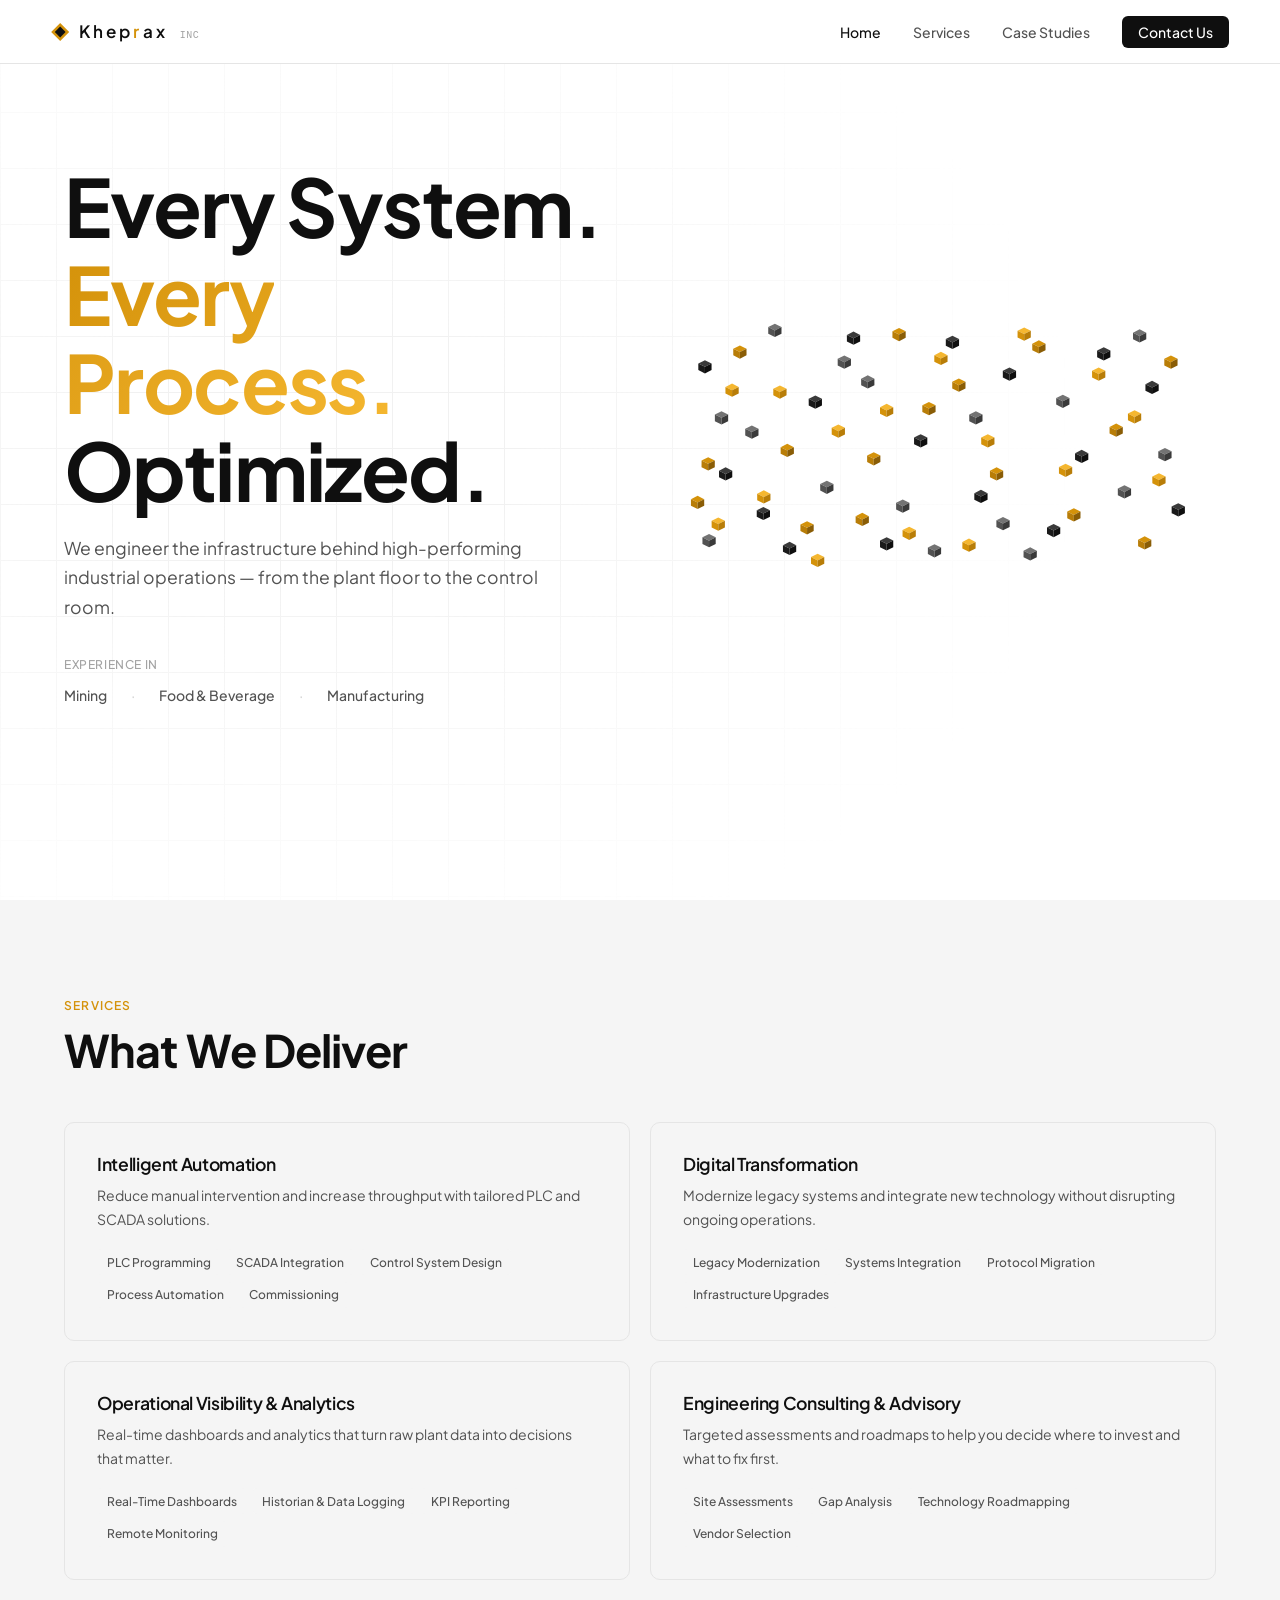
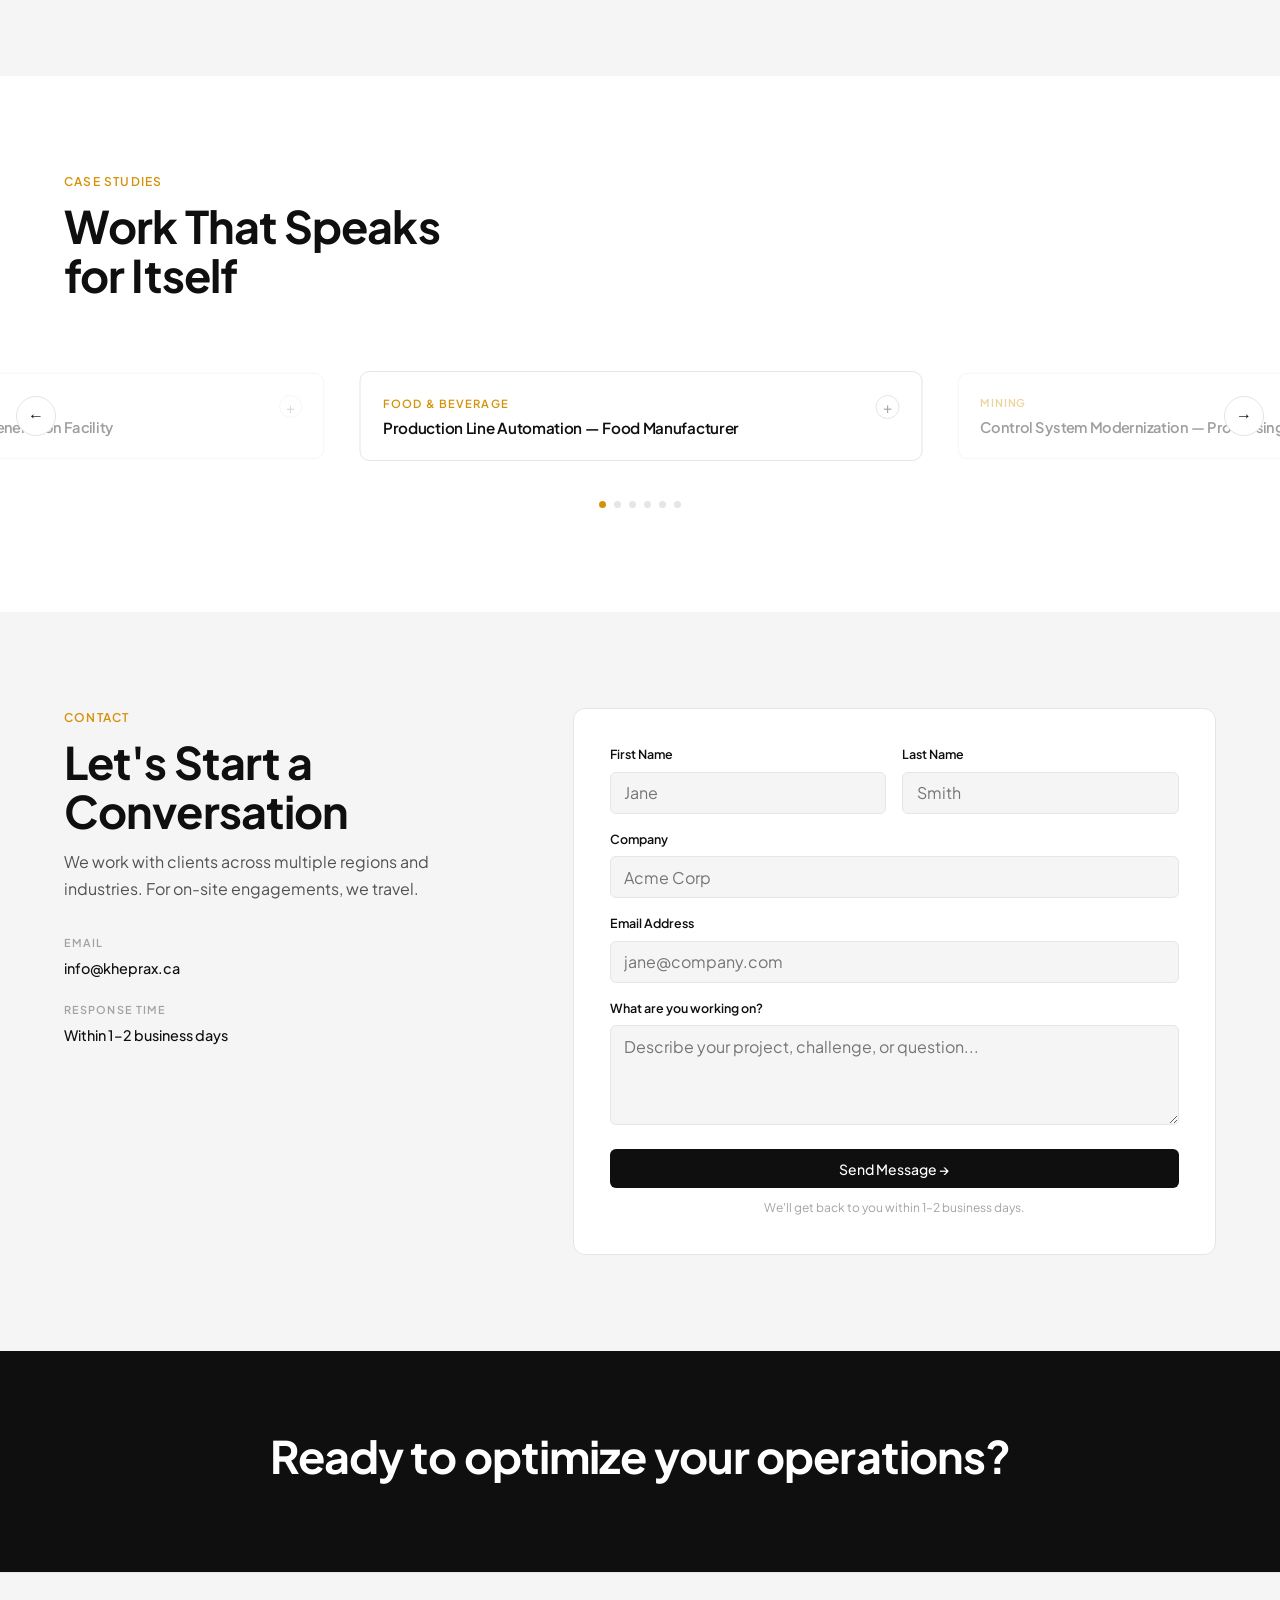
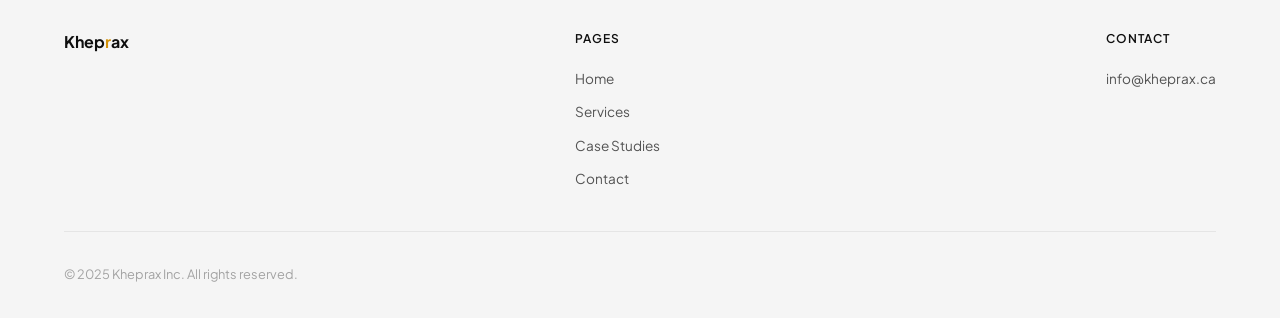
==== commit 038d7b76: "improved animation timing" ====
--- a/index.html
+++ b/index.html
@@ -49,6 +49,12 @@
       </div>
 
       <div class="anim-wrap" aria-hidden="true">
+        <div class="anim-labels">
+          <span class="anim-label anim-label-1"><i class="anim-dot"></i>Unstructured Data</span>
+          <span class="anim-label anim-label-2"><i class="anim-dot"></i>Data Collection</span>
+          <span class="anim-label anim-label-3"><i class="anim-dot"></i>Processing &amp; Cleaning</span>
+          <span class="anim-label anim-label-4"><i class="anim-dot"></i>Structured Data &amp; Analysis</span>
+        </div>
         <svg viewBox="0 0 1200 675" xmlns="http://www.w3.org/2000/svg">
           <defs>
             <symbol id="cL0" viewBox="-25 -30 50 60" overflow="visible">
--- a/css/style.css
+++ b/css/style.css
@@ -37,7 +37,7 @@
 p  { color: var(--gray-600); line-height: 1.7; }
 a  { color: inherit; text-decoration: none; }
 
-.container { max-width: 1100px; margin: 0 auto; padding: 0 1.5rem; }
+.container { max-width: 1760px; margin: 0 auto; padding: 0 clamp(1.5rem, 5%, 6rem); }
 section { padding: 96px 0; }
 [id] { scroll-margin-top: var(--nav-h); }
 
@@ -53,8 +53,8 @@
   display: flex; align-items: center;
 }
 .nav-inner {
-  max-width: 1440px; margin: 0 auto; width: 100%;
-  padding: 18px 48px;
+  max-width: 1760px; margin: 0 auto; width: 100%;
+  padding: 18px clamp(1.25rem, 4%, 5rem);
   display: flex; align-items: center; justify-content: space-between; gap: 32px;
 }
 
@@ -140,8 +140,8 @@
 
 .hero-inner {
   position: relative; z-index: 1;
-  max-width: 1280px; margin: 0 auto;
-  padding: 4rem 2rem;
+  max-width: 1760px; margin: 0 auto;
+  padding: 4rem clamp(1.5rem, 5%, 6rem);
   width: 100%;
   display: grid;
   grid-template-columns: minmax(0, 1fr) minmax(0, 1fr);
@@ -200,6 +200,66 @@
   overflow: visible;
 }
 
+/* Phase labels */
+.anim-labels {
+  position: relative;
+  height: 28px;
+  display: flex; align-items: center; justify-content: center;
+  margin-bottom: 4px;
+}
+.anim-label {
+  position: absolute;
+  display: flex; align-items: center; gap: 7px;
+  font-size: 0.72rem; font-weight: 600;
+  letter-spacing: 0.12em; text-transform: uppercase;
+  color: var(--amber-dark);
+  opacity: 0;
+  white-space: nowrap;
+  animation-duration: 14s;
+  animation-iteration-count: infinite;
+  animation-timing-function: ease-in-out;
+}
+.anim-dot {
+  display: inline-block; flex-shrink: 0;
+  width: 5px; height: 5px;
+  background: var(--amber);
+  clip-path: polygon(50% 0, 100% 50%, 50% 100%, 0 50%);
+  font-style: normal;
+}
+.anim-label-1 { animation-name: labelPhase1; }
+.anim-label-2 { animation-name: labelPhase2; }
+.anim-label-3 { animation-name: labelPhase3; }
+.anim-label-4 { animation-name: labelPhase4; }
+
+@keyframes labelPhase1 {
+  0%   { opacity: 0; }
+  2%   { opacity: 1; }
+  18%  { opacity: 1; }
+  20%  { opacity: 0; }
+  100% { opacity: 0; }
+}
+@keyframes labelPhase2 {
+  0%, 20% { opacity: 0; }
+  22%     { opacity: 1; }
+  40%     { opacity: 1; }
+  42%     { opacity: 0; }
+  100%    { opacity: 0; }
+}
+@keyframes labelPhase3 {
+  0%, 42% { opacity: 0; }
+  44%     { opacity: 1; }
+  60%     { opacity: 1; }
+  62%     { opacity: 0; }
+  100%    { opacity: 0; }
+}
+@keyframes labelPhase4 {
+  0%, 62% { opacity: 0; }
+  64%     { opacity: 1; }
+  87%     { opacity: 1; }
+  89%     { opacity: 0; }
+  100%    { opacity: 0; }
+}
+
 /* Cube animation keyframes */
 .c {
   transform: translate(var(--sx), var(--sy));
@@ -216,15 +276,15 @@
   50%      { transform: translateY(-3px); }
 }
 @keyframes cubeFlow {
-  0%, 12% { transform: translate(var(--sx), var(--sy)); }
-  21%     { transform: translate(calc((var(--sx) + var(--mx)) / 2), calc((var(--sy) + var(--my)) / 2 - 25px)); }
-  30%     { transform: translate(var(--mx), var(--my)); }
-  45%     { transform: translate(var(--mx), var(--my)); }
-  55%     { transform: translate(calc((var(--mx) + var(--gx)) / 2), calc((var(--my) + var(--gy)) / 2 - 6px)); }
-  65%     { transform: translate(var(--gx), var(--gy)); }
-  80%     { transform: translate(var(--gx), var(--gy)) scale(1); }
-  85%     { transform: translate(var(--gx), var(--gy)) scale(1.015); }
-  90%     { transform: translate(var(--gx), var(--gy)) scale(1); }
+  0%, 20% { transform: translate(var(--sx), var(--sy)); }
+  29%     { transform: translate(calc((var(--sx) + var(--mx)) / 2), calc((var(--sy) + var(--my)) / 2 - 25px)); }
+  38%     { transform: translate(var(--mx), var(--my)); }
+  42%     { transform: translate(var(--mx), var(--my)); }
+  52%     { transform: translate(calc((var(--mx) + var(--gx)) / 2), calc((var(--my) + var(--gy)) / 2 - 6px)); }
+  62%     { transform: translate(var(--gx), var(--gy)); }
+  77%     { transform: translate(var(--gx), var(--gy)) scale(1); }
+  82%     { transform: translate(var(--gx), var(--gy)) scale(1.015); }
+  87%     { transform: translate(var(--gx), var(--gy)) scale(1); }
   100%    { transform: translate(var(--sx), var(--sy)); }
 }
 .final-halo {
@@ -232,10 +292,10 @@
   transform-origin: 600px 380px;
 }
 @keyframes haloGlow {
-  0%, 65%   { opacity: 0; transform: scale(0.85); }
-  75%       { opacity: 0.5; transform: scale(1); }
-  85%       { opacity: 0.45; transform: scale(1.03); }
-  92%, 100% { opacity: 0; transform: scale(0.85); }
+  0%, 62%   { opacity: 0; transform: scale(0.85); }
+  72%       { opacity: 0.5; transform: scale(1); }
+  82%       { opacity: 0.45; transform: scale(1.03); }
+  90%, 100% { opacity: 0; transform: scale(0.85); }
 }
 
 /* SERVICES */
@@ -540,6 +600,8 @@
   .c use { animation: none !important; }
   .final-halo { animation: none !important; opacity: 0.4 !important; }
   .anim-wrap { opacity: 1 !important; animation: none !important; }
+  .anim-label { animation: none !important; }
+  .anim-label-4 { opacity: 1 !important; }
   .hero-content, .hero-content h1, .hero-sub, .hero-divider, .hero-industries {
     opacity: 1 !important; transform: none !important; animation: none !important;
   }
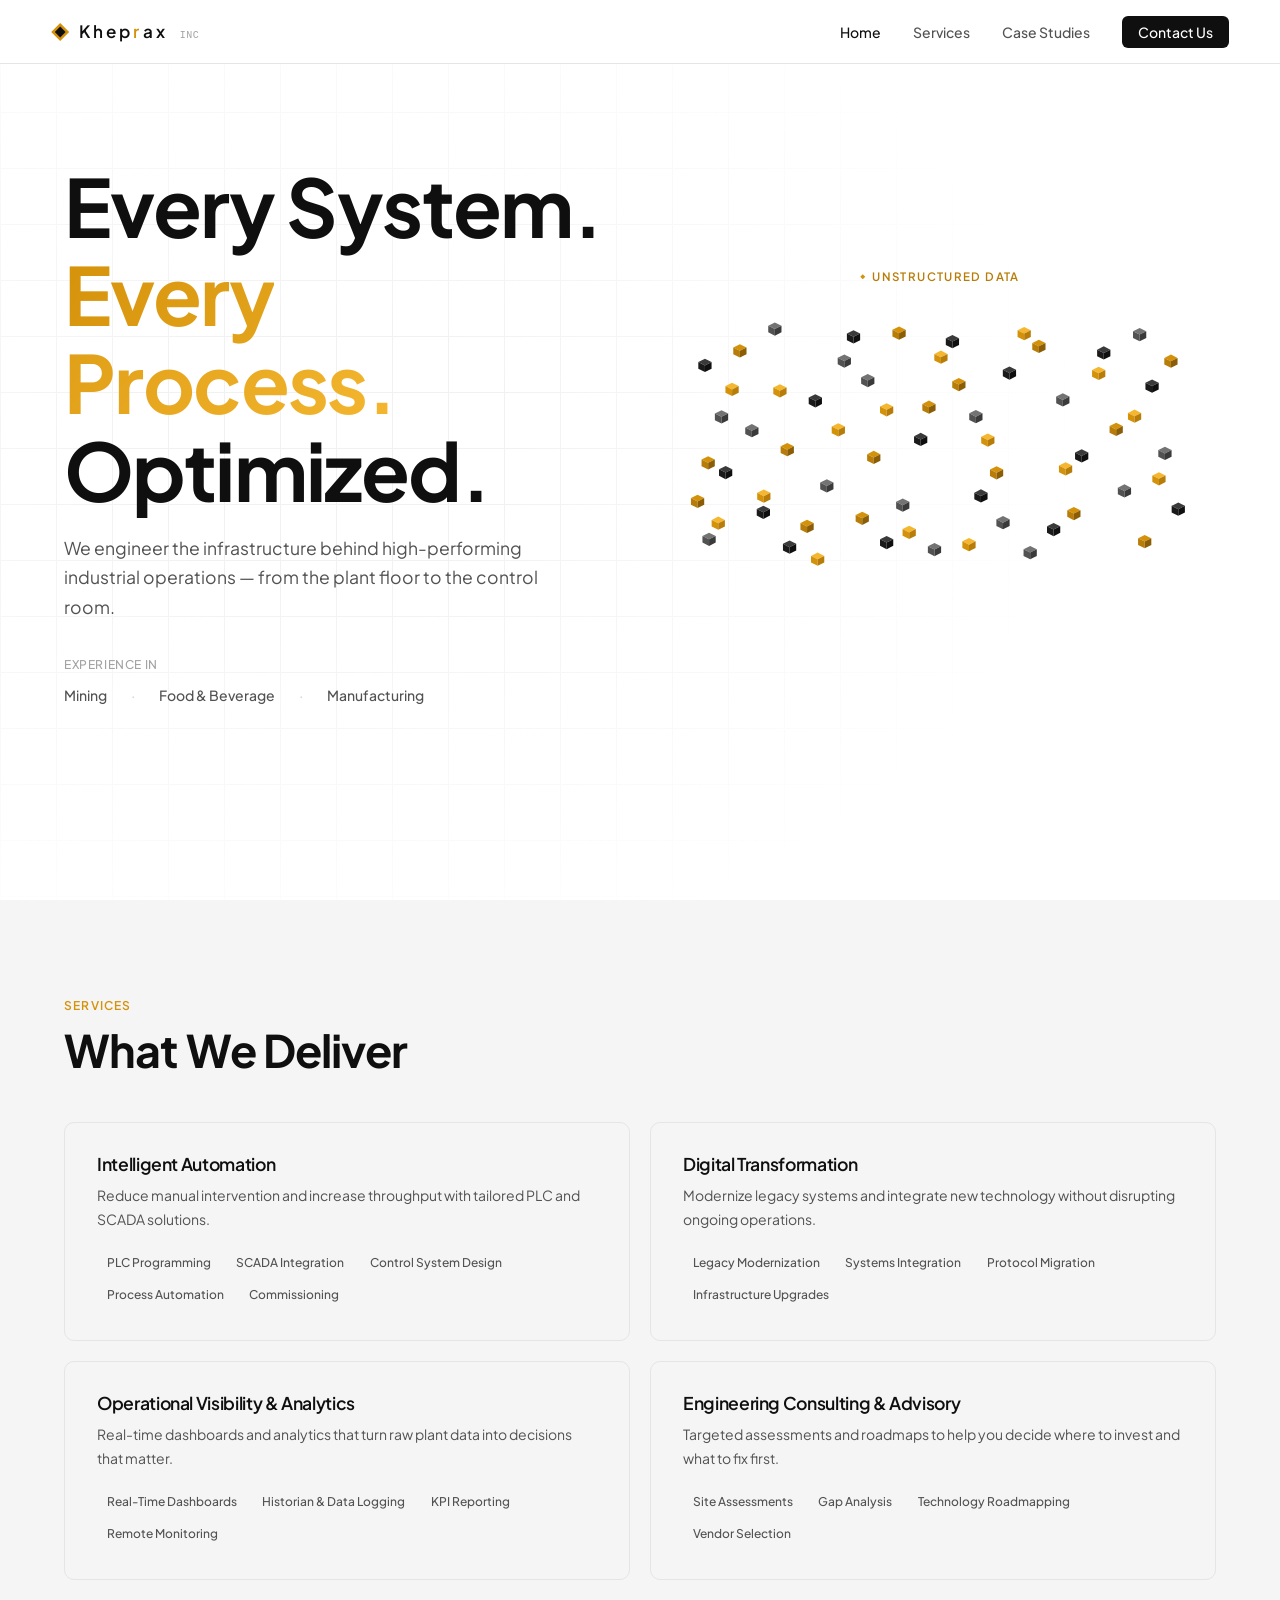
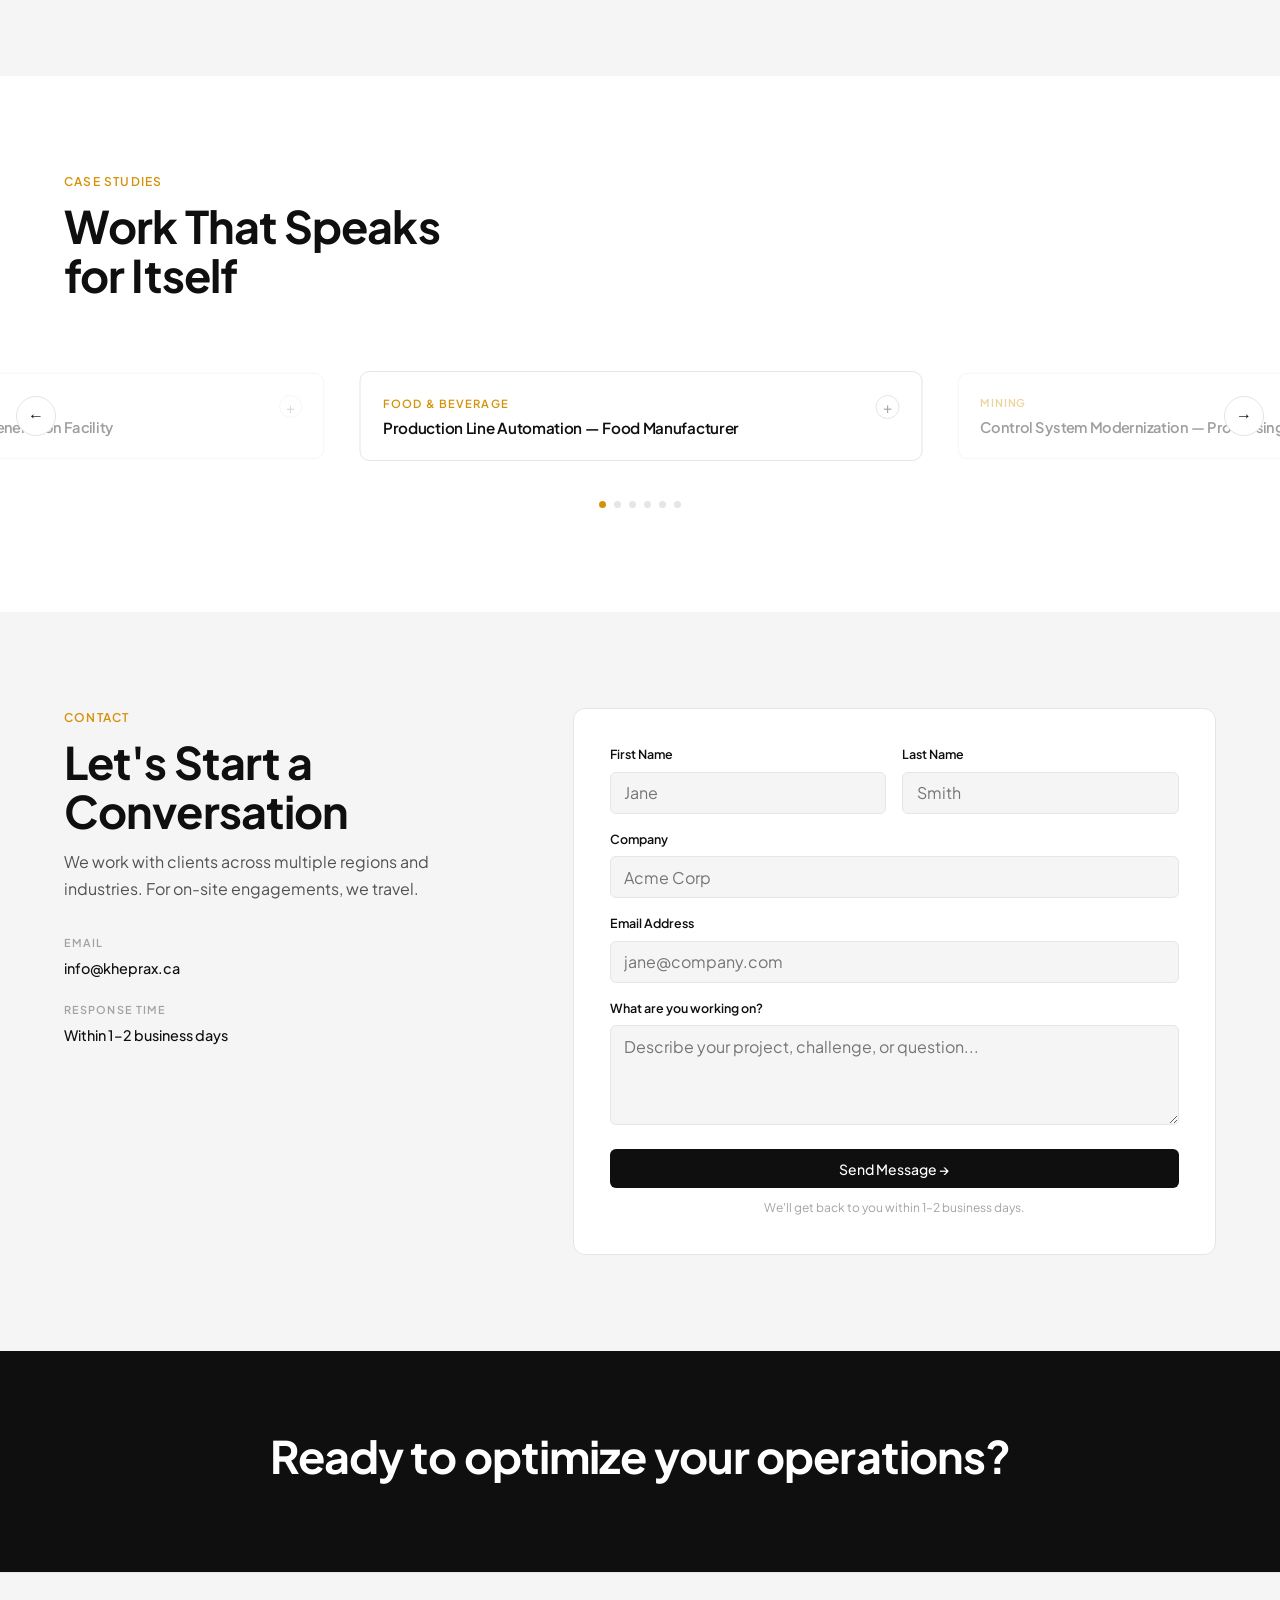
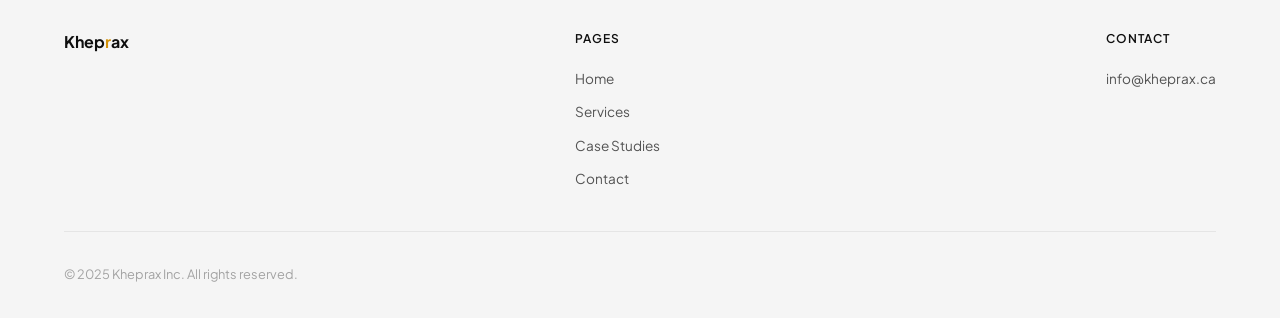
==== commit 591f211d: "Migrated to gasp" ====
--- a/index.html
+++ b/index.html
@@ -7,6 +7,9 @@
   <meta name="description" content="Kheprax is an engineering services firm delivering intelligent automation, digital transformation, and operational visibility to industrial clients." />
   <link rel="stylesheet" href="css/style.css" />
   <link rel="icon" href="data:image/svg+xml,<svg xmlns='http://www.w3.org/2000/svg' viewBox='0 0 32 32'><rect width='32' height='32' fill='%230f0f0f'/><text y='23' x='5' font-size='20' fill='%23d4920a' font-family='sans-serif' font-weight='700'>K</text></svg>" />
+  <script src="https://cdnjs.cloudflare.com/ajax/libs/gsap/3.12.5/gsap.min.js" defer></script>
+  <script src="js/animation.js" defer></script>
+  <script src="js/main.js" defer></script>
 </head>
 <body class="page">
 
@@ -448,6 +451,5 @@
     </div>
   </footer>
 
-  <script src="js/main.js"></script>
 </body>
 </html>
--- a/css/style.css
+++ b/css/style.css
@@ -215,9 +215,6 @@
   color: var(--amber-dark);
   opacity: 0;
   white-space: nowrap;
-  animation-duration: 14s;
-  animation-iteration-count: infinite;
-  animation-timing-function: ease-in-out;
 }
 .anim-dot {
   display: inline-block; flex-shrink: 0;
@@ -226,77 +223,10 @@
   clip-path: polygon(50% 0, 100% 50%, 50% 100%, 0 50%);
   font-style: normal;
 }
-.anim-label-1 { animation-name: labelPhase1; }
-.anim-label-2 { animation-name: labelPhase2; }
-.anim-label-3 { animation-name: labelPhase3; }
-.anim-label-4 { animation-name: labelPhase4; }
-
-@keyframes labelPhase1 {
-  0%   { opacity: 0; }
-  2%   { opacity: 1; }
-  18%  { opacity: 1; }
-  20%  { opacity: 0; }
-  100% { opacity: 0; }
-}
-@keyframes labelPhase2 {
-  0%, 20% { opacity: 0; }
-  22%     { opacity: 1; }
-  40%     { opacity: 1; }
-  42%     { opacity: 0; }
-  100%    { opacity: 0; }
-}
-@keyframes labelPhase3 {
-  0%, 42% { opacity: 0; }
-  44%     { opacity: 1; }
-  60%     { opacity: 1; }
-  62%     { opacity: 0; }
-  100%    { opacity: 0; }
-}
-@keyframes labelPhase4 {
-  0%, 62% { opacity: 0; }
-  64%     { opacity: 1; }
-  87%     { opacity: 1; }
-  89%     { opacity: 0; }
-  100%    { opacity: 0; }
-}
-
-/* Cube animation keyframes */
-.c {
-  transform: translate(var(--sx), var(--sy));
-  animation: cubeFlow 14s infinite ease-in-out;
-  animation-delay: var(--d);
-}
-.c use {
-  animation: microDrift 3s infinite ease-in-out;
-  transform-origin: center;
-  transform-box: fill-box;
-}
-@keyframes microDrift {
-  0%, 100% { transform: translateY(0); }
-  50%      { transform: translateY(-3px); }
-}
-@keyframes cubeFlow {
-  0%, 20% { transform: translate(var(--sx), var(--sy)); }
-  29%     { transform: translate(calc((var(--sx) + var(--mx)) / 2), calc((var(--sy) + var(--my)) / 2 - 25px)); }
-  38%     { transform: translate(var(--mx), var(--my)); }
-  42%     { transform: translate(var(--mx), var(--my)); }
-  52%     { transform: translate(calc((var(--mx) + var(--gx)) / 2), calc((var(--my) + var(--gy)) / 2 - 6px)); }
-  62%     { transform: translate(var(--gx), var(--gy)); }
-  77%     { transform: translate(var(--gx), var(--gy)) scale(1); }
-  82%     { transform: translate(var(--gx), var(--gy)) scale(1.015); }
-  87%     { transform: translate(var(--gx), var(--gy)) scale(1); }
-  100%    { transform: translate(var(--sx), var(--sy)); }
-}
-.final-halo {
-  animation: haloGlow 14s infinite ease-in-out;
-  transform-origin: 600px 380px;
-}
-@keyframes haloGlow {
-  0%, 62%   { opacity: 0; transform: scale(0.85); }
-  72%       { opacity: 0.5; transform: scale(1); }
-  82%       { opacity: 0.45; transform: scale(1.03); }
-  90%, 100% { opacity: 0; transform: scale(0.85); }
-}
+
+/* Cube initial positions — GSAP overrides these at runtime */
+.c { transform: translate(var(--sx), var(--sy)); }
+.final-halo { transform-origin: 600px 380px; }
 
 /* SERVICES */
 .services { background: var(--gray-100); }
@@ -591,17 +521,9 @@
   .hero-sub { font-size: 1rem; }
 }
 
-/* Reduced motion — snap cubes to final assembled state, no looping */
+/* Reduced motion — GSAP handles snap-to-final in JS; just ensure hero fades are instant */
 @media (prefers-reduced-motion: reduce) {
-  .c {
-    animation: none !important;
-    transform: translate(var(--gx), var(--gy)) !important;
-  }
-  .c use { animation: none !important; }
-  .final-halo { animation: none !important; opacity: 0.4 !important; }
   .anim-wrap { opacity: 1 !important; animation: none !important; }
-  .anim-label { animation: none !important; }
-  .anim-label-4 { opacity: 1 !important; }
   .hero-content, .hero-content h1, .hero-sub, .hero-divider, .hero-industries {
     opacity: 1 !important; transform: none !important; animation: none !important;
   }
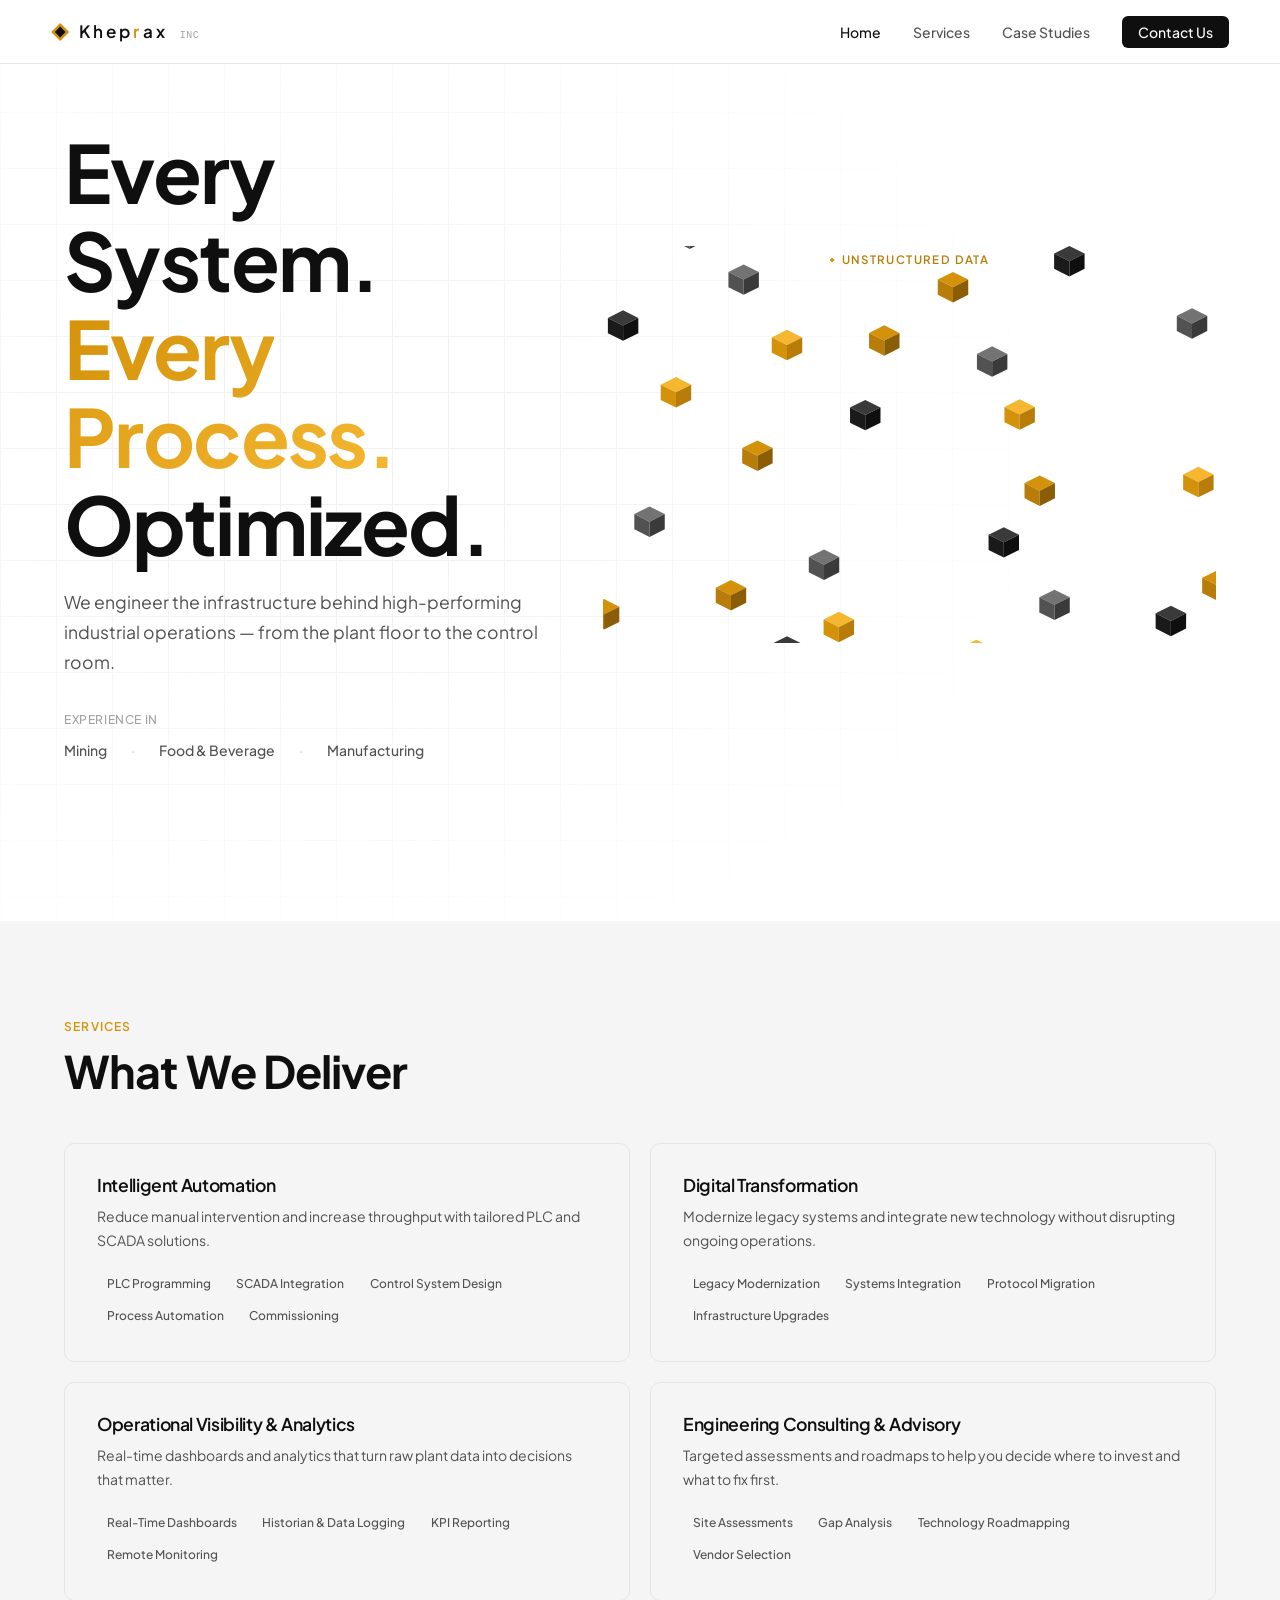
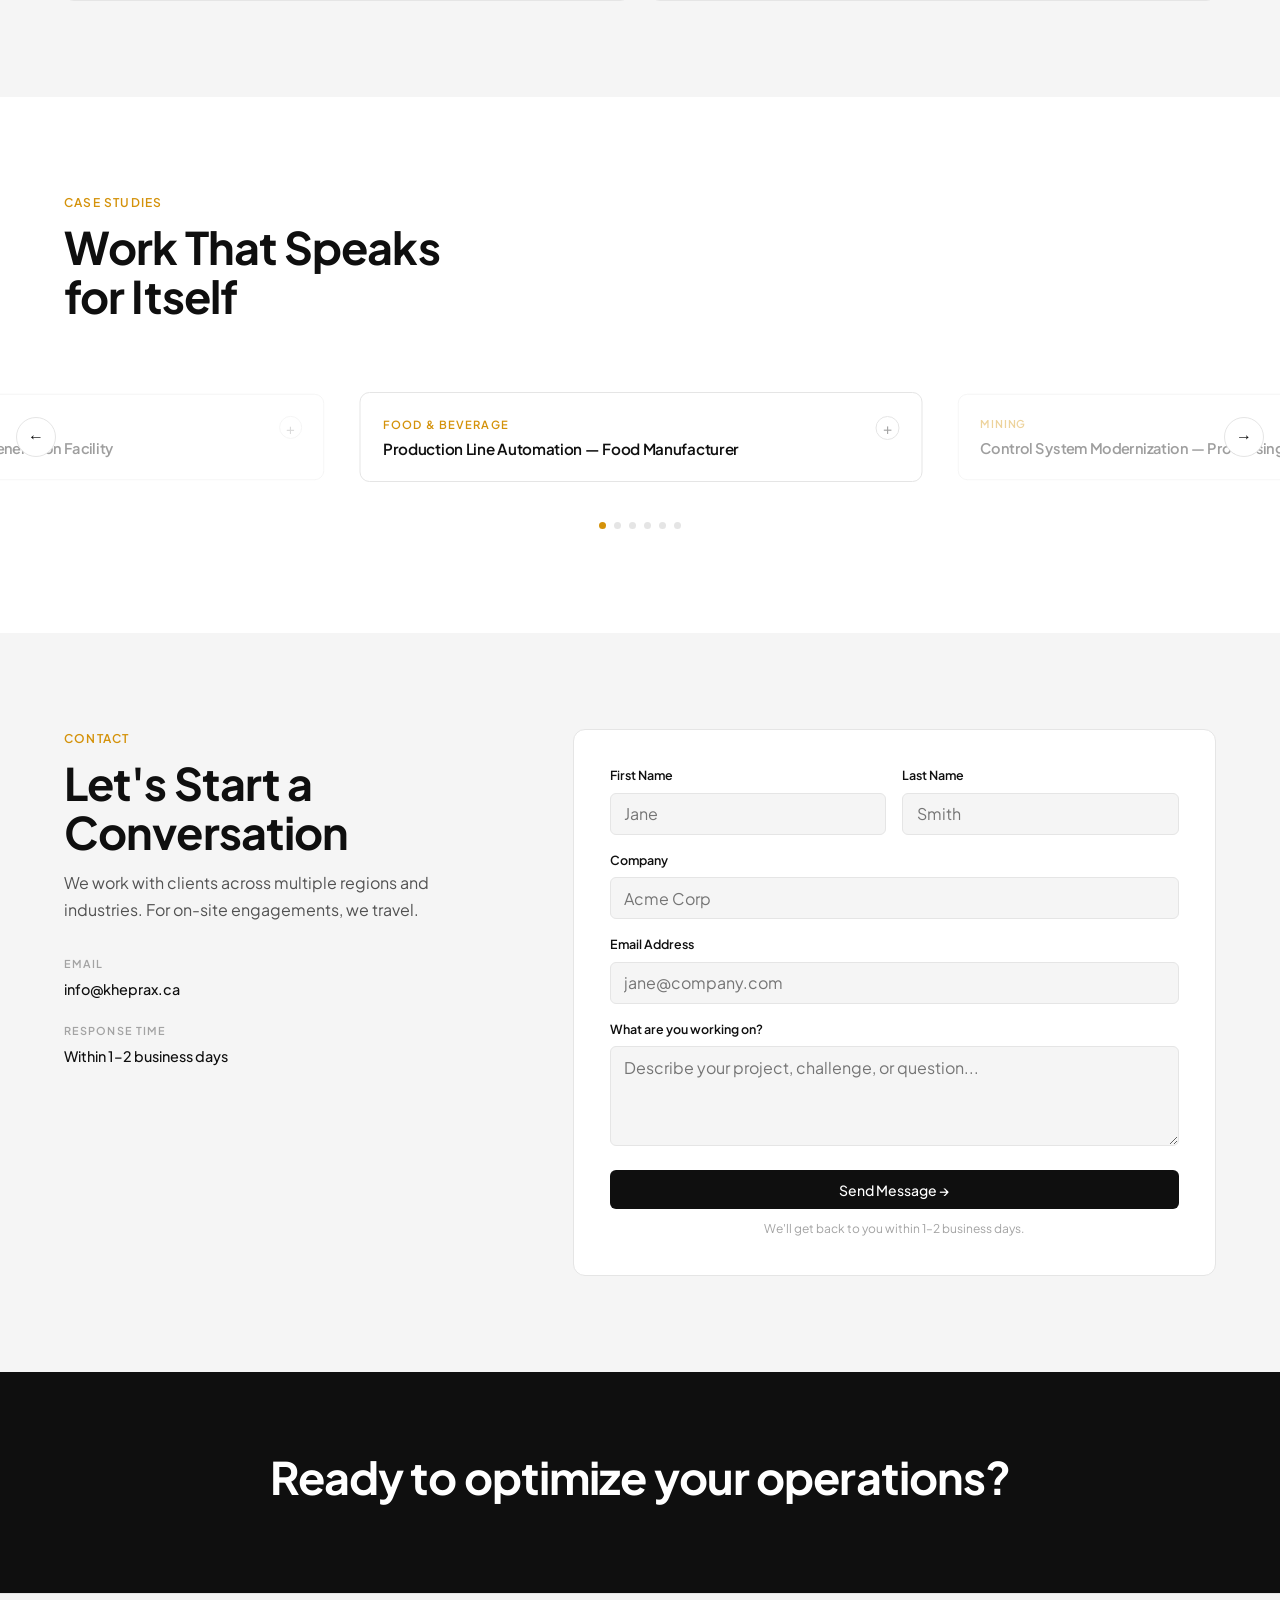
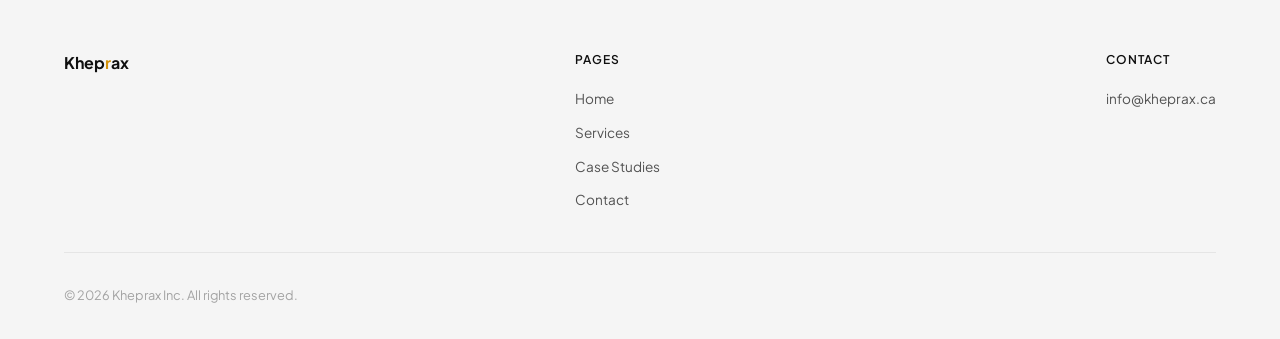
==== commit 00af4dc4: "Minor updates" ====
--- a/index.html
+++ b/index.html
@@ -58,7 +58,7 @@
           <span class="anim-label anim-label-3"><i class="anim-dot"></i>Processing &amp; Cleaning</span>
           <span class="anim-label anim-label-4"><i class="anim-dot"></i>Structured Data &amp; Analysis</span>
         </div>
-        <svg viewBox="0 0 1200 675" xmlns="http://www.w3.org/2000/svg">
+        <svg viewBox="310 185 580 345" xmlns="http://www.w3.org/2000/svg">
           <defs>
             <symbol id="cL0" viewBox="-25 -30 50 60" overflow="visible">
               <polygon points="0,-20 20,-10 0,0 -20,-10" fill="#3a3a3a"/>
@@ -446,7 +446,7 @@
         </div>
       </div>
       <div class="footer-bottom">
-        <p>© 2025 Kheprax Inc. All rights reserved.</p>
+        <p>© 2026 Kheprax Inc. All rights reserved.</p>
       </div>
     </div>
   </footer>
--- a/css/style.css
+++ b/css/style.css
@@ -144,7 +144,7 @@
   padding: 4rem clamp(1.5rem, 5%, 6rem);
   width: 100%;
   display: grid;
-  grid-template-columns: minmax(0, 1fr) minmax(0, 1fr);
+  grid-template-columns: minmax(0, 1fr) minmax(0, 1.25fr);
   gap: 48px;
   align-items: center;
 }
@@ -190,6 +190,7 @@
 .anim-wrap {
   position: relative;
   width: 100%;
+  overflow: hidden;
   opacity: 0;
   animation: heroIn 1s 0.5s ease-out forwards;
 }
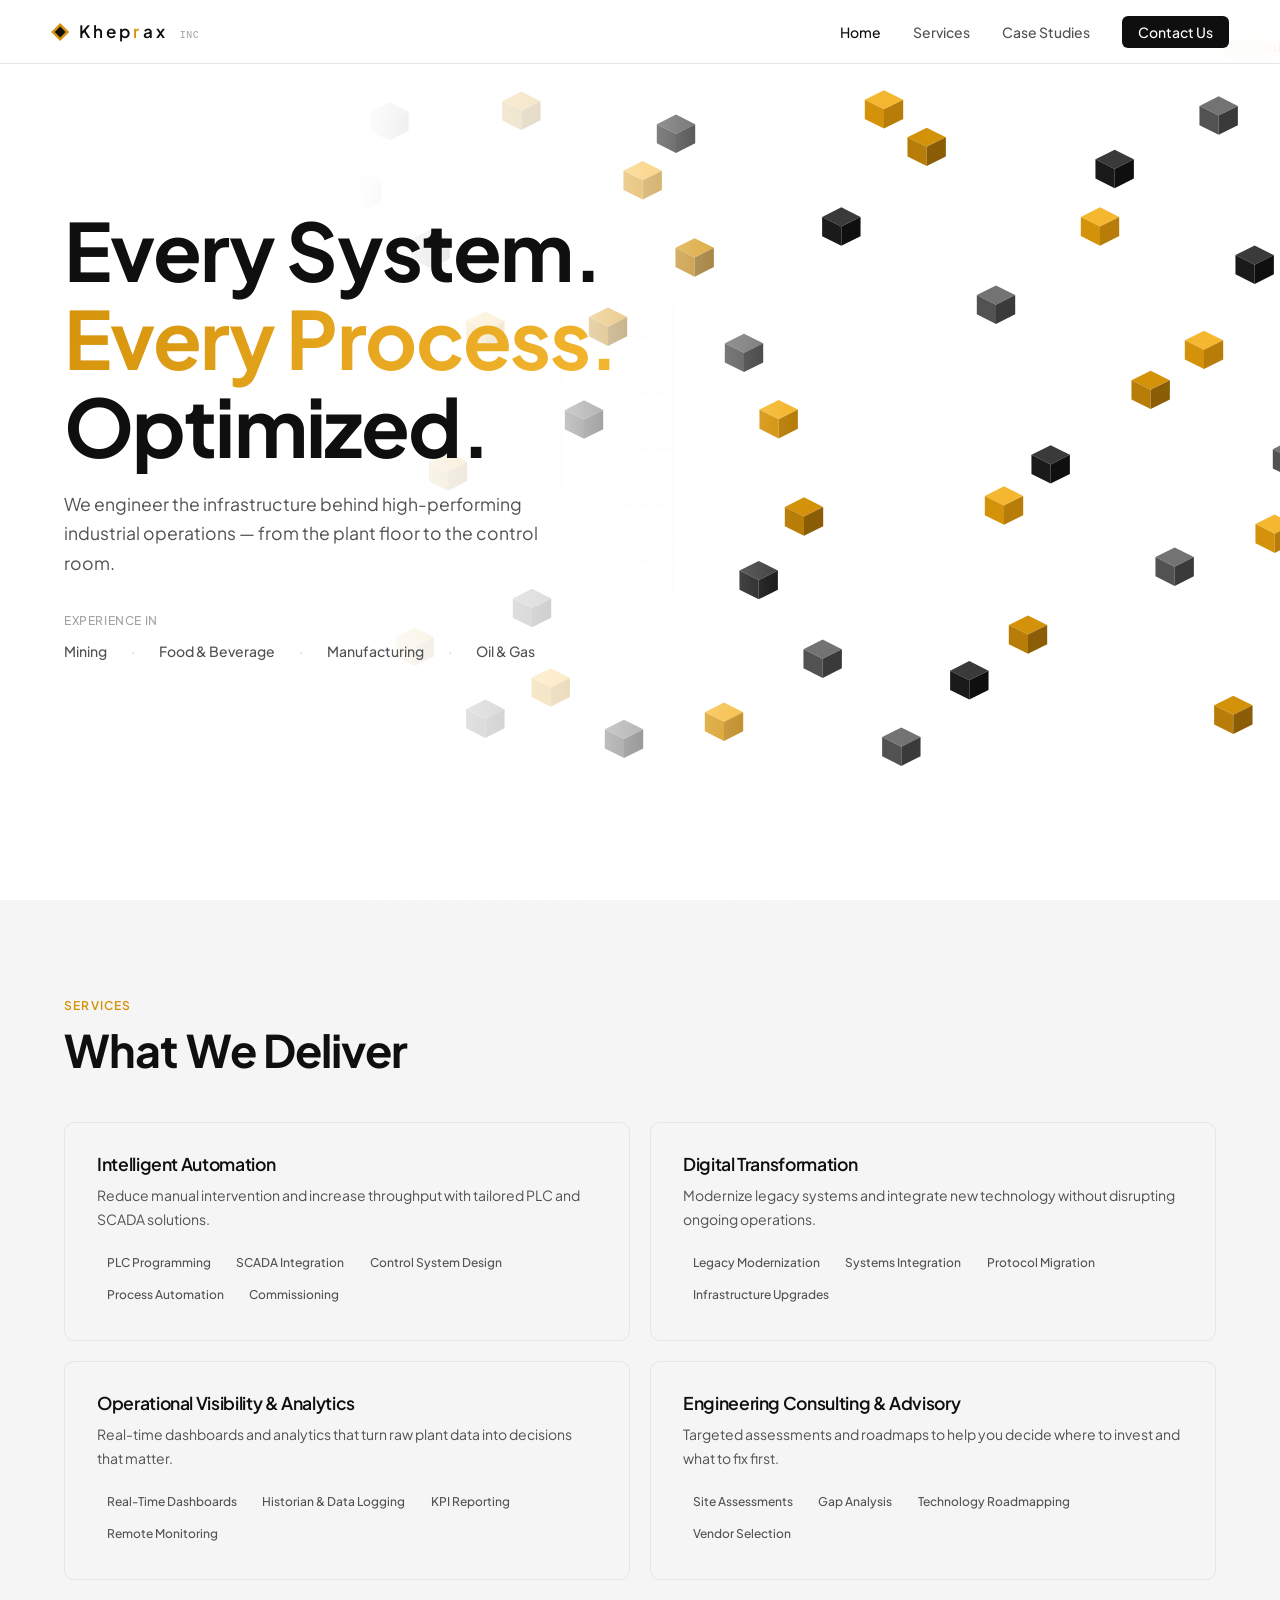
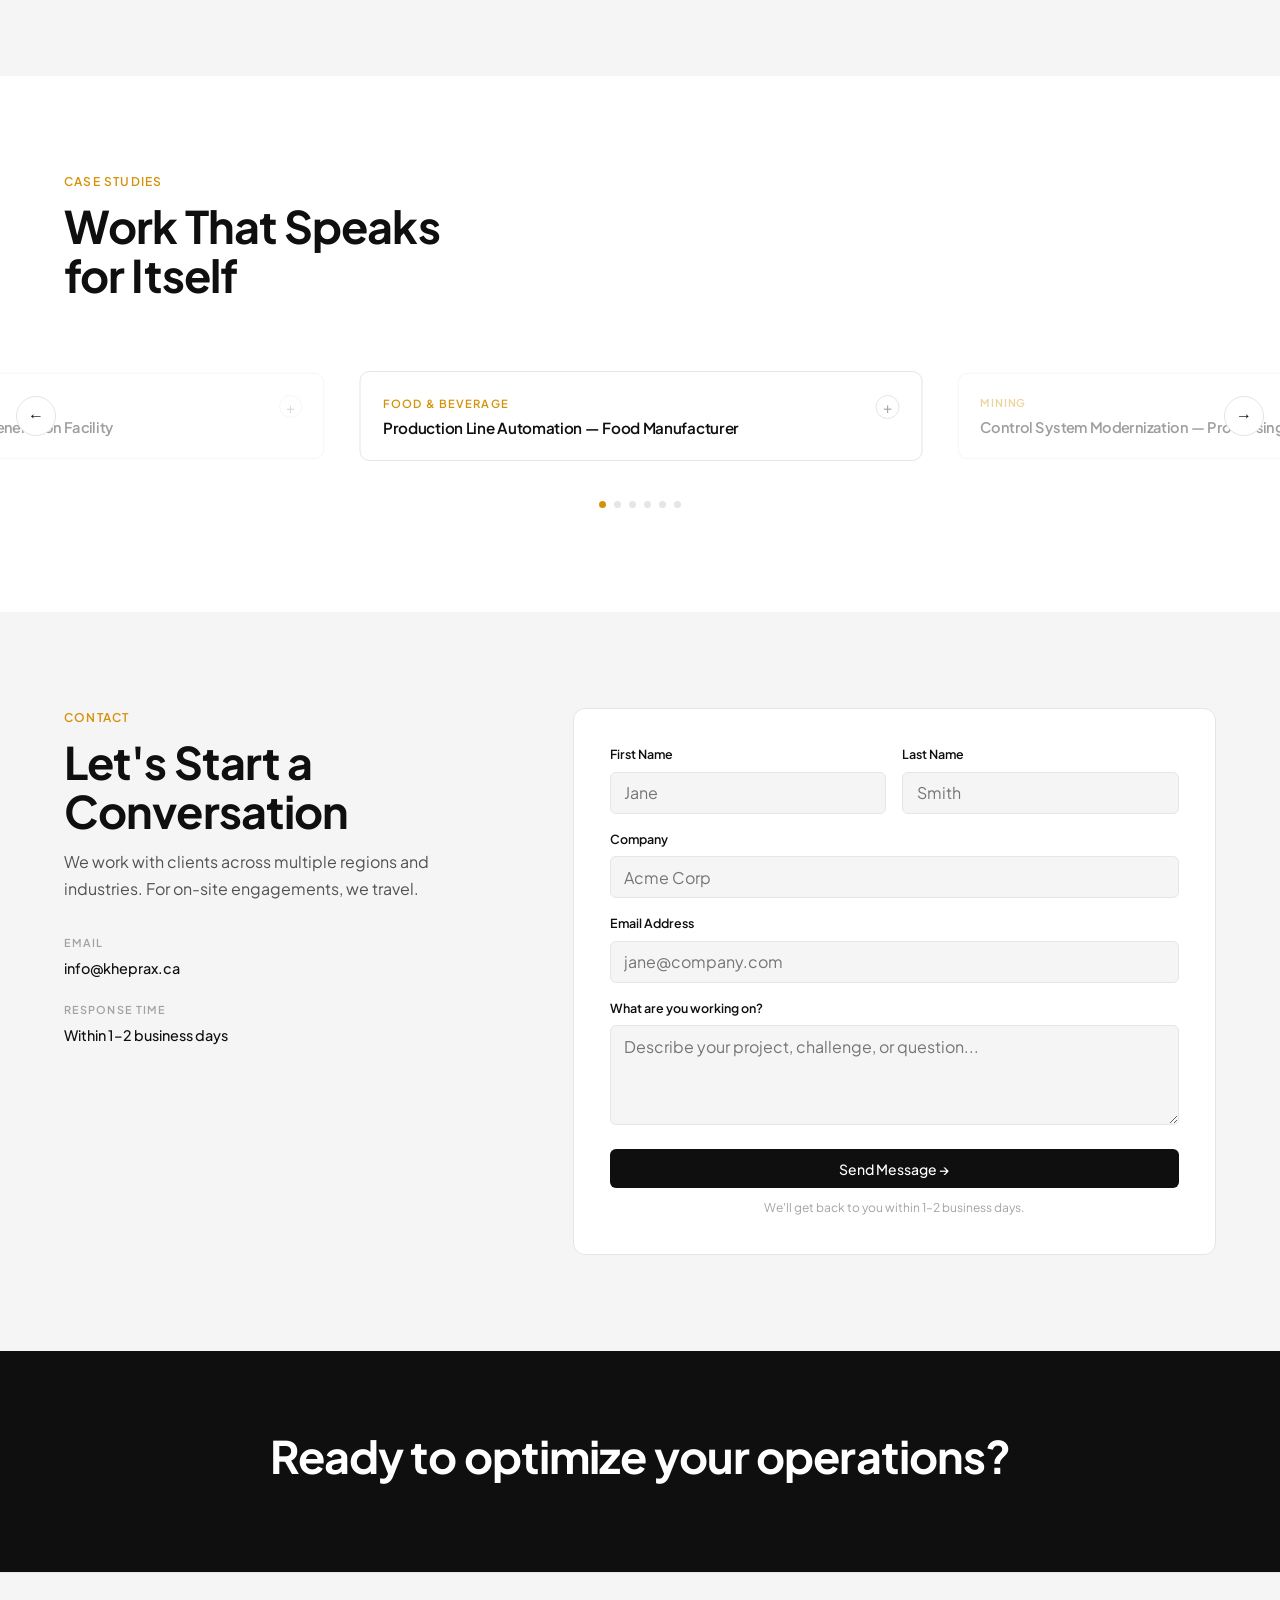
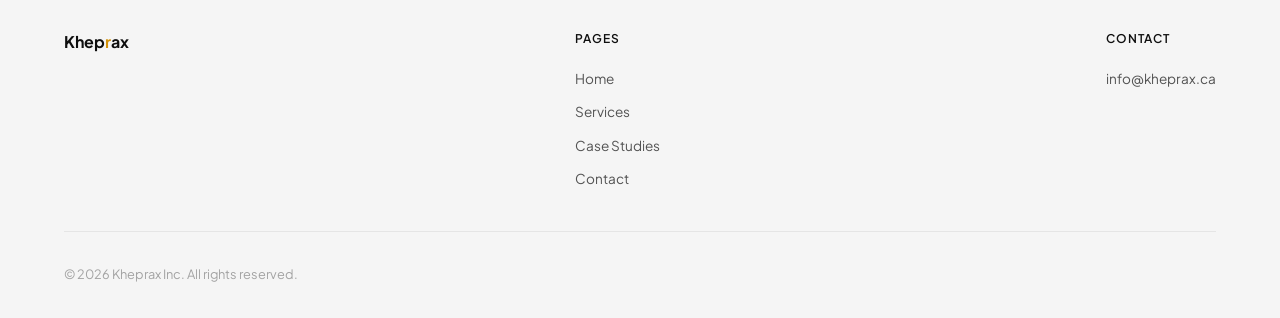
==== commit 168f2a59: "Updated Text styling" ====
--- a/index.html
+++ b/index.html
@@ -1,16 +1,20 @@
 <!DOCTYPE html>
 <html lang="en">
+
 <head>
   <meta charset="UTF-8" />
   <meta name="viewport" content="width=device-width, initial-scale=1.0" />
   <title>Kheprax — Engineering Automation & Transformation</title>
-  <meta name="description" content="Kheprax is an engineering services firm delivering intelligent automation, digital transformation, and operational visibility to industrial clients." />
+  <meta name="description"
+    content="Kheprax is an engineering services firm delivering intelligent automation, digital transformation, and operational visibility to industrial clients." />
   <link rel="stylesheet" href="css/style.css" />
-  <link rel="icon" href="data:image/svg+xml,<svg xmlns='http://www.w3.org/2000/svg' viewBox='0 0 32 32'><rect width='32' height='32' fill='%230f0f0f'/><text y='23' x='5' font-size='20' fill='%23d4920a' font-family='sans-serif' font-weight='700'>K</text></svg>" />
+  <link rel="icon"
+    href="data:image/svg+xml,<svg xmlns='http://www.w3.org/2000/svg' viewBox='0 0 32 32'><rect width='32' height='32' fill='%230f0f0f'/><text y='23' x='5' font-size='20' fill='%23d4920a' font-family='sans-serif' font-weight='700'>K</text></svg>" />
   <script src="https://cdnjs.cloudflare.com/ajax/libs/gsap/3.12.5/gsap.min.js" defer></script>
   <script src="js/animation.js" defer></script>
   <script src="js/main.js" defer></script>
 </head>
+
 <body class="page">
 
   <nav>
@@ -35,10 +39,11 @@
   <!-- HERO -->
   <section class="hero" id="hero">
     <div class="hero-bg"></div>
-    <div class="hero-inner">
+    <div class="hero-text">
       <div class="hero-content">
-        <h1>Every System.<br><em>Every Process.</em><br>Optimized.</h1>
-        <p class="hero-sub">We engineer the infrastructure behind high-performing industrial operations — from the plant floor to the control room.</p>
+        <h1><span style="white-space:nowrap">Every System.</span><br><em><span style="white-space:nowrap">Every Process.</span></em><br>Optimized.</h1>
+        <p class="hero-sub">We engineer the infrastructure behind high-performing industrial operations — from the plant
+          floor to the control room.</p>
         <div class="hero-industries">
           <span class="hero-industries-label">Experience In</span>
           <div class="hero-industries-list">
@@ -47,122 +52,252 @@
             <span>Food & Beverage</span>
             <span style="color:var(--gray-300)">·</span>
             <span>Manufacturing</span>
-          </div>
-        </div>
-      </div>
-
-      <div class="anim-wrap" aria-hidden="true">
-        <div class="anim-labels">
-          <span class="anim-label anim-label-1"><i class="anim-dot"></i>Unstructured Data</span>
-          <span class="anim-label anim-label-2"><i class="anim-dot"></i>Data Collection</span>
-          <span class="anim-label anim-label-3"><i class="anim-dot"></i>Processing &amp; Cleaning</span>
-          <span class="anim-label anim-label-4"><i class="anim-dot"></i>Structured Data &amp; Analysis</span>
-        </div>
-        <svg viewBox="310 185 580 345" xmlns="http://www.w3.org/2000/svg">
-          <defs>
-            <symbol id="cL0" viewBox="-25 -30 50 60" overflow="visible">
-              <polygon points="0,-20 20,-10 0,0 -20,-10" fill="#3a3a3a"/>
-              <polygon points="-20,-10 0,0 0,20 -20,10" fill="#1a1a1a"/>
-              <polygon points="20,-10 0,0 0,20 20,10" fill="#0f0f0f"/>
-            </symbol>
-            <symbol id="cL1" viewBox="-25 -30 50 60" overflow="visible">
-              <polygon points="0,-20 20,-10 0,0 -20,-10" fill="#737373"/>
-              <polygon points="-20,-10 0,0 0,20 -20,10" fill="#525252"/>
-              <polygon points="20,-10 0,0 0,20 20,10" fill="#3a3a3a"/>
-            </symbol>
-            <symbol id="cL2" viewBox="-25 -30 50 60" overflow="visible">
-              <polygon points="0,-20 20,-10 0,0 -20,-10" fill="#d4920a"/>
-              <polygon points="-20,-10 0,0 0,20 -20,10" fill="#b87d08"/>
-              <polygon points="20,-10 0,0 0,20 20,10" fill="#8a5d06"/>
-            </symbol>
-            <symbol id="cL3" viewBox="-25 -30 50 60" overflow="visible">
-              <polygon points="0,-20 20,-10 0,0 -20,-10" fill="#f5b730"/>
-              <polygon points="-20,-10 0,0 0,20 -20,10" fill="#d4920a"/>
-              <polygon points="20,-10 0,0 0,20 20,10" fill="#b87d08"/>
-            </symbol>
-            <filter id="glow" x="-50%" y="-50%" width="200%" height="200%">
-              <feGaussianBlur stdDeviation="14" result="blur"/>
-              <feMerge>
-                <feMergeNode in="blur"/>
-                <feMergeNode in="SourceGraphic"/>
-              </feMerge>
-            </filter>
-          </defs>
-
-          <circle class="final-halo" cx="600" cy="380" r="180" fill="#fef9ee" filter="url(#glow)" opacity="0"/>
-
-          <g id="cubes">
-            <!-- iz=0 layer (cL0) -->
-            <g class="c" style="--sx:847px;--sy:512px;--mx:600px;--my:344px;--gx:600px;--gy:380px;--d:0.18s"><use href="#cL0" width="36" height="44" x="-18" y="-22"/></g>
-            <g class="c" style="--sx:134px;--sy:389px;--mx:528px;--my:416px;--gx:624px;--gy:392px;--d:0.33s"><use href="#cL0" width="36" height="44" x="-18" y="-22"/></g>
-            <g class="c" style="--sx:1061px;--sy:201px;--mx:648px;--my:338px;--gx:648px;--gy:404px;--d:0.07s"><use href="#cL0" width="36" height="44" x="-18" y="-22"/></g>
-            <g class="c" style="--sx:412px;--sy:94px;--mx:528px;--my:386px;--gx:672px;--gy:416px;--d:0.42s"><use href="#cL0" width="36" height="44" x="-18" y="-22"/></g>
-            <g class="c" style="--sx:689px;--sy:438px;--mx:672px;--my:386px;--gx:576px;--gy:392px;--d:0.11s"><use href="#cL0" width="36" height="44" x="-18" y="-22"/></g>
-            <g class="c" style="--sx:273px;--sy:551px;--mx:624px;--my:380px;--gx:600px;--gy:404px;--d:0.29s"><use href="#cL0" width="36" height="44" x="-18" y="-22"/></g>
-            <g class="c" style="--sx:956px;--sy:128px;--mx:552px;--my:404px;--gx:624px;--gy:416px;--d:0.48s"><use href="#cL0" width="36" height="44" x="-18" y="-22"/></g>
-            <g class="c" style="--sx:558px;--sy:317px;--mx:552px;--my:338px;--gx:648px;--gy:428px;--d:0.02s"><use href="#cL0" width="36" height="44" x="-18" y="-22"/></g>
-            <g class="c" style="--sx:89px;--sy:156px;--mx:624px;--my:386px;--gx:552px;--gy:404px;--d:0.39s"><use href="#cL0" width="36" height="44" x="-18" y="-22"/></g>
-            <g class="c" style="--sx:1118px;--sy:467px;--mx:600px;--my:290px;--gx:576px;--gy:416px;--d:0.14s"><use href="#cL0" width="36" height="44" x="-18" y="-22"/></g>
-            <g class="c" style="--sx:329px;--sy:233px;--mx:648px;--my:344px;--gx:600px;--gy:428px;--d:0.51s"><use href="#cL0" width="36" height="44" x="-18" y="-22"/></g>
-            <g class="c" style="--sx:751px;--sy:172px;--mx:600px;--my:404px;--gx:624px;--gy:440px;--d:0.23s"><use href="#cL0" width="36" height="44" x="-18" y="-22"/></g>
-            <g class="c" style="--sx:216px;--sy:475px;--mx:576px;--my:356px;--gx:528px;--gy:416px;--d:0.05s"><use href="#cL0" width="36" height="44" x="-18" y="-22"/></g>
-            <g class="c" style="--sx:908px;--sy:351px;--mx:648px;--my:314px;--gx:552px;--gy:428px;--d:0.36s"><use href="#cL0" width="36" height="44" x="-18" y="-22"/></g>
-            <g class="c" style="--sx:484px;--sy:541px;--mx:576px;--my:386px;--gx:576px;--gy:440px;--d:0.17s"><use href="#cL0" width="36" height="44" x="-18" y="-22"/></g>
-            <g class="c" style="--sx:627px;--sy:103px;--mx:600px;--my:338px;--gx:600px;--gy:452px;--d:0.44s"><use href="#cL0" width="36" height="44" x="-18" y="-22"/></g>
-            <!-- iz=1 layer (cL1) -->
-            <g class="c" style="--sx:191px;--sy:298px;--mx:672px;--my:416px;--gx:600px;--gy:350px;--d:0.09s"><use href="#cL1" width="36" height="44" x="-18" y="-22"/></g>
-            <g class="c" style="--sx:1034px;--sy:89px;--mx:576px;--my:380px;--gx:624px;--gy:362px;--d:0.27s"><use href="#cL1" width="36" height="44" x="-18" y="-22"/></g>
-            <g class="c" style="--sx:443px;--sy:189px;--mx:576px;--my:410px;--gx:648px;--gy:374px;--d:0.04s"><use href="#cL1" width="36" height="44" x="-18" y="-22"/></g>
-            <g class="c" style="--sx:796px;--sy:563px;--mx:576px;--my:392px;--gx:672px;--gy:386px;--d:0.46s"><use href="#cL1" width="36" height="44" x="-18" y="-22"/></g>
-            <g class="c" style="--sx:98px;--sy:534px;--mx:576px;--my:440px;--gx:576px;--gy:362px;--d:0.13s"><use href="#cL1" width="36" height="44" x="-18" y="-22"/></g>
-            <g class="c" style="--sx:678px;--sy:267px;--mx:648px;--my:368px;--gx:600px;--gy:374px;--d:0.31s"><use href="#cL1" width="36" height="44" x="-18" y="-22"/></g>
-            <g class="c" style="--sx:354px;--sy:418px;--mx:576px;--my:416px;--gx:624px;--gy:386px;--d:0.5s"><use href="#cL1" width="36" height="44" x="-18" y="-22"/></g>
-            <g class="c" style="--sx:1089px;--sy:347px;--mx:624px;--my:326px;--gx:648px;--gy:398px;--d:0.21s"><use href="#cL1" width="36" height="44" x="-18" y="-22"/></g>
-            <g class="c" style="--sx:241px;--sy:77px;--mx:624px;--my:440px;--gx:552px;--gy:374px;--d:0.35s"><use href="#cL1" width="36" height="44" x="-18" y="-22"/></g>
-            <g class="c" style="--sx:519px;--sy:459px;--mx:624px;--my:332px;--gx:576px;--gy:386px;--d:0.01s"><use href="#cL1" width="36" height="44" x="-18" y="-22"/></g>
-            <g class="c" style="--sx:867px;--sy:231px;--mx:624px;--my:362px;--gx:600px;--gy:398px;--d:0.4s"><use href="#cL1" width="36" height="44" x="-18" y="-22"/></g>
-            <g class="c" style="--sx:125px;--sy:267px;--mx:624px;--my:392px;--gx:624px;--gy:410px;--d:0.19s"><use href="#cL1" width="36" height="44" x="-18" y="-22"/></g>
-            <g class="c" style="--sx:737px;--sy:497px;--mx:528px;--my:356px;--gx:528px;--gy:386px;--d:0.06s"><use href="#cL1" width="36" height="44" x="-18" y="-22"/></g>
-            <g class="c" style="--sx:392px;--sy:146px;--mx:600px;--my:374px;--gx:552px;--gy:398px;--d:0.41s"><use href="#cL1" width="36" height="44" x="-18" y="-22"/></g>
-            <g class="c" style="--sx:1001px;--sy:428px;--mx:648px;--my:374px;--gx:576px;--gy:410px;--d:0.25s"><use href="#cL1" width="36" height="44" x="-18" y="-22"/></g>
-            <g class="c" style="--sx:588px;--sy:556px;--mx:600px;--my:362px;--gx:600px;--gy:422px;--d:0.12s"><use href="#cL1" width="36" height="44" x="-18" y="-22"/></g>
-            <!-- iz=2 layer (cL2) -->
-            <g class="c" style="--sx:456px;--sy:356px;--mx:552px;--my:374px;--gx:600px;--gy:320px;--d:0.08s"><use href="#cL2" width="36" height="44" x="-18" y="-22"/></g>
-            <g class="c" style="--sx:73px;--sy:451px;--mx:600px;--my:314px;--gx:624px;--gy:332px;--d:0.28s"><use href="#cL2" width="36" height="44" x="-18" y="-22"/></g>
-            <g class="c" style="--sx:983px;--sy:294px;--mx:600px;--my:428px;--gx:648px;--gy:344px;--d:0.47s"><use href="#cL2" width="36" height="44" x="-18" y="-22"/></g>
-            <g class="c" style="--sx:311px;--sy:506px;--mx:576px;--my:326px;--gx:672px;--gy:356px;--d:0.03s"><use href="#cL2" width="36" height="44" x="-18" y="-22"/></g>
-            <g class="c" style="--sx:641px;--sy:196px;--mx:600px;--my:398px;--gx:576px;--gy:332px;--d:0.37s"><use href="#cL2" width="36" height="44" x="-18" y="-22"/></g>
-            <g class="c" style="--sx:1102px;--sy:146px;--mx:600px;--my:380px;--gx:600px;--gy:344px;--d:0.16s"><use href="#cL2" width="36" height="44" x="-18" y="-22"/></g>
-            <g class="c" style="--sx:165px;--sy:124px;--mx:672px;--my:326px;--gx:624px;--gy:356px;--d:0.49s"><use href="#cL2" width="36" height="44" x="-18" y="-22"/></g>
-            <g class="c" style="--sx:723px;--sy:389px;--mx:624px;--my:302px;--gx:648px;--gy:368px;--d:0.22s"><use href="#cL2" width="36" height="44" x="-18" y="-22"/></g>
-            <g class="c" style="--sx:511px;--sy:86px;--mx:576px;--my:350px;--gx:552px;--gy:344px;--d:0.34s"><use href="#cL2" width="36" height="44" x="-18" y="-22"/></g>
-            <g class="c" style="--sx:891px;--sy:478px;--mx:624px;--my:350px;--gx:576px;--gy:356px;--d:0.1s"><use href="#cL2" width="36" height="44" x="-18" y="-22"/></g>
-            <g class="c" style="--sx:268px;--sy:338px;--mx:624px;--my:356px;--gx:600px;--gy:368px;--d:0.43s"><use href="#cL2" width="36" height="44" x="-18" y="-22"/></g>
-            <g class="c" style="--sx:1045px;--sy:539px;--mx:648px;--my:428px;--gx:624px;--gy:380px;--d:0.2s"><use href="#cL2" width="36" height="44" x="-18" y="-22"/></g>
-            <g class="c" style="--sx:576px;--sy:247px;--mx:600px;--my:392px;--gx:528px;--gy:356px;--d:0.32s"><use href="#cL2" width="36" height="44" x="-18" y="-22"/></g>
-            <g class="c" style="--sx:96px;--sy:367px;--mx:528px;--my:326px;--gx:552px;--gy:368px;--d:0.52s"><use href="#cL2" width="36" height="44" x="-18" y="-22"/></g>
-            <g class="c" style="--sx:815px;--sy:113px;--mx:576px;--my:302px;--gx:576px;--gy:380px;--d:0.24s"><use href="#cL2" width="36" height="44" x="-18" y="-22"/></g>
-            <g class="c" style="--sx:431px;--sy:488px;--mx:576px;--my:332px;--gx:600px;--gy:392px;--d:0.15s"><use href="#cL2" width="36" height="44" x="-18" y="-22"/></g>
-            <!-- iz=3 layer (cL3) -->
-            <g class="c" style="--sx:704px;--sy:317px;--mx:600px;--my:350px;--gx:600px;--gy:290px;--d:0.26s"><use href="#cL3" width="36" height="44" x="-18" y="-22"/></g>
-            <g class="c" style="--sx:252px;--sy:211px;--mx:648px;--my:404px;--gx:624px;--gy:302px;--d:0.06s"><use href="#cL3" width="36" height="44" x="-18" y="-22"/></g>
-            <g class="c" style="--sx:1076px;--sy:402px;--mx:552px;--my:428px;--gx:648px;--gy:314px;--d:0.45s"><use href="#cL3" width="36" height="44" x="-18" y="-22"/></g>
-            <g class="c" style="--sx:533px;--sy:518px;--mx:600px;--my:368px;--gx:672px;--gy:326px;--d:0.18s"><use href="#cL3" width="36" height="44" x="-18" y="-22"/></g>
-            <g class="c" style="--sx:148px;--sy:207px;--mx:552px;--my:368px;--gx:576px;--gy:302px;--d:0.38s"><use href="#cL3" width="36" height="44" x="-18" y="-22"/></g>
-            <g class="c" style="--sx:945px;--sy:172px;--mx:600px;--my:320px;--gx:600px;--gy:314px;--d:0.09s"><use href="#cL3" width="36" height="44" x="-18" y="-22"/></g>
-            <g class="c" style="--sx:379px;--sy:296px;--mx:648px;--my:398px;--gx:624px;--gy:326px;--d:0.31s"><use href="#cL3" width="36" height="44" x="-18" y="-22"/></g>
-            <g class="c" style="--sx:663px;--sy:544px;--mx:624px;--my:416px;--gx:648px;--gy:338px;--d:0.53s"><use href="#cL3" width="36" height="44" x="-18" y="-22"/></g>
-            <g class="c" style="--sx:1023px;--sy:265px;--mx:552px;--my:344px;--gx:552px;--gy:314px;--d:0.0s"><use href="#cL3" width="36" height="44" x="-18" y="-22"/></g>
-            <g class="c" style="--sx:217px;--sy:439px;--mx:672px;--my:356px;--gx:576px;--gy:326px;--d:0.46s"><use href="#cL3" width="36" height="44" x="-18" y="-22"/></g>
-            <g class="c" style="--sx:783px;--sy:85px;--mx:600px;--my:452px;--gx:600px;--gy:338px;--d:0.15s"><use href="#cL3" width="36" height="44" x="-18" y="-22"/></g>
-            <g class="c" style="--sx:484px;--sy:251px;--mx:552px;--my:314px;--gx:624px;--gy:350px;--d:0.3s"><use href="#cL3" width="36" height="44" x="-18" y="-22"/></g>
-            <g class="c" style="--sx:118px;--sy:498px;--mx:576px;--my:362px;--gx:528px;--gy:326px;--d:0.12s"><use href="#cL3" width="36" height="44" x="-18" y="-22"/></g>
-            <g class="c" style="--sx:873px;--sy:381px;--mx:624px;--my:410px;--gx:552px;--gy:338px;--d:0.36s"><use href="#cL3" width="36" height="44" x="-18" y="-22"/></g>
-            <g class="c" style="--sx:602px;--sy:138px;--mx:552px;--my:398px;--gx:576px;--gy:350px;--d:0.21s"><use href="#cL3" width="36" height="44" x="-18" y="-22"/></g>
-            <g class="c" style="--sx:334px;--sy:577px;--mx:600px;--my:422px;--gx:600px;--gy:362px;--d:0.04s"><use href="#cL3" width="36" height="44" x="-18" y="-22"/></g>
-          </g>
-        </svg>
-      </div>
+            <span style="color:var(--gray-300)">·</span>
+            <span>Oil & Gas</span>
+          </div>
+        </div>
+      </div>
+    </div>
+
+    <div class="anim-wrap" aria-hidden="true">
+      <div class="anim-labels">
+        <span class="anim-label anim-label-1"><i class="anim-dot"></i>Unstructured Data</span>
+        <span class="anim-label anim-label-2"><i class="anim-dot"></i>Data Collection</span>
+        <span class="anim-label anim-label-3"><i class="anim-dot"></i>Processing &amp; Cleaning</span>
+        <span class="anim-label anim-label-4"><i class="anim-dot"></i>Structured Data &amp; Analysis</span>
+      </div>
+      <svg viewBox="-100 0 1400 675" preserveAspectRatio="xMidYMid slice" xmlns="http://www.w3.org/2000/svg">
+        <defs>
+          <symbol id="cL0" viewBox="-25 -30 50 60" overflow="visible">
+            <polygon points="0,-20 20,-10 0,0 -20,-10" fill="#3a3a3a" />
+            <polygon points="-20,-10 0,0 0,20 -20,10" fill="#1a1a1a" />
+            <polygon points="20,-10 0,0 0,20 20,10" fill="#0f0f0f" />
+          </symbol>
+          <symbol id="cL1" viewBox="-25 -30 50 60" overflow="visible">
+            <polygon points="0,-20 20,-10 0,0 -20,-10" fill="#737373" />
+            <polygon points="-20,-10 0,0 0,20 -20,10" fill="#525252" />
+            <polygon points="20,-10 0,0 0,20 20,10" fill="#3a3a3a" />
+          </symbol>
+          <symbol id="cL2" viewBox="-25 -30 50 60" overflow="visible">
+            <polygon points="0,-20 20,-10 0,0 -20,-10" fill="#d4920a" />
+            <polygon points="-20,-10 0,0 0,20 -20,10" fill="#b87d08" />
+            <polygon points="20,-10 0,0 0,20 20,10" fill="#8a5d06" />
+          </symbol>
+          <symbol id="cL3" viewBox="-25 -30 50 60" overflow="visible">
+            <polygon points="0,-20 20,-10 0,0 -20,-10" fill="#f5b730" />
+            <polygon points="-20,-10 0,0 0,20 -20,10" fill="#d4920a" />
+            <polygon points="20,-10 0,0 0,20 20,10" fill="#b87d08" />
+          </symbol>
+          <filter id="glow" x="-50%" y="-50%" width="200%" height="200%">
+            <feGaussianBlur stdDeviation="14" result="blur" />
+            <feMerge>
+              <feMergeNode in="blur" />
+              <feMergeNode in="SourceGraphic" />
+            </feMerge>
+          </filter>
+        </defs>
+
+        <circle class="final-halo" cx="600" cy="380" r="180" fill="#fef9ee" filter="url(#glow)" opacity="0" />
+
+        <g id="cubes">
+          <!-- iz=0 layer (cL0) -->
+          <g class="c" style="--sx:847px;--sy:512px;--mx:600px;--my:344px;--gx:600px;--gy:380px;--d:0.18s">
+            <use href="#cL0" width="36" height="44" x="-18" y="-22" />
+          </g>
+          <g class="c" style="--sx:134px;--sy:389px;--mx:528px;--my:416px;--gx:624px;--gy:392px;--d:0.33s">
+            <use href="#cL0" width="36" height="44" x="-18" y="-22" />
+          </g>
+          <g class="c" style="--sx:1061px;--sy:201px;--mx:648px;--my:338px;--gx:648px;--gy:404px;--d:0.07s">
+            <use href="#cL0" width="36" height="44" x="-18" y="-22" />
+          </g>
+          <g class="c" style="--sx:412px;--sy:94px;--mx:528px;--my:386px;--gx:672px;--gy:416px;--d:0.42s">
+            <use href="#cL0" width="36" height="44" x="-18" y="-22" />
+          </g>
+          <g class="c" style="--sx:689px;--sy:438px;--mx:672px;--my:386px;--gx:576px;--gy:392px;--d:0.11s">
+            <use href="#cL0" width="36" height="44" x="-18" y="-22" />
+          </g>
+          <g class="c" style="--sx:273px;--sy:551px;--mx:624px;--my:380px;--gx:600px;--gy:404px;--d:0.29s">
+            <use href="#cL0" width="36" height="44" x="-18" y="-22" />
+          </g>
+          <g class="c" style="--sx:956px;--sy:128px;--mx:552px;--my:404px;--gx:624px;--gy:416px;--d:0.48s">
+            <use href="#cL0" width="36" height="44" x="-18" y="-22" />
+          </g>
+          <g class="c" style="--sx:558px;--sy:317px;--mx:552px;--my:338px;--gx:648px;--gy:428px;--d:0.02s">
+            <use href="#cL0" width="36" height="44" x="-18" y="-22" />
+          </g>
+          <g class="c" style="--sx:89px;--sy:156px;--mx:624px;--my:386px;--gx:552px;--gy:404px;--d:0.39s">
+            <use href="#cL0" width="36" height="44" x="-18" y="-22" />
+          </g>
+          <g class="c" style="--sx:1118px;--sy:467px;--mx:600px;--my:290px;--gx:576px;--gy:416px;--d:0.14s">
+            <use href="#cL0" width="36" height="44" x="-18" y="-22" />
+          </g>
+          <g class="c" style="--sx:329px;--sy:233px;--mx:648px;--my:344px;--gx:600px;--gy:428px;--d:0.51s">
+            <use href="#cL0" width="36" height="44" x="-18" y="-22" />
+          </g>
+          <g class="c" style="--sx:751px;--sy:172px;--mx:600px;--my:404px;--gx:624px;--gy:440px;--d:0.23s">
+            <use href="#cL0" width="36" height="44" x="-18" y="-22" />
+          </g>
+          <g class="c" style="--sx:216px;--sy:475px;--mx:576px;--my:356px;--gx:528px;--gy:416px;--d:0.05s">
+            <use href="#cL0" width="36" height="44" x="-18" y="-22" />
+          </g>
+          <g class="c" style="--sx:908px;--sy:351px;--mx:648px;--my:314px;--gx:552px;--gy:428px;--d:0.36s">
+            <use href="#cL0" width="36" height="44" x="-18" y="-22" />
+          </g>
+          <g class="c" style="--sx:484px;--sy:541px;--mx:576px;--my:386px;--gx:576px;--gy:440px;--d:0.17s">
+            <use href="#cL0" width="36" height="44" x="-18" y="-22" />
+          </g>
+          <g class="c" style="--sx:627px;--sy:103px;--mx:600px;--my:338px;--gx:600px;--gy:452px;--d:0.44s">
+            <use href="#cL0" width="36" height="44" x="-18" y="-22" />
+          </g>
+          <!-- iz=1 layer (cL1) -->
+          <g class="c" style="--sx:191px;--sy:298px;--mx:672px;--my:416px;--gx:600px;--gy:350px;--d:0.09s">
+            <use href="#cL1" width="36" height="44" x="-18" y="-22" />
+          </g>
+          <g class="c" style="--sx:1034px;--sy:89px;--mx:576px;--my:380px;--gx:624px;--gy:362px;--d:0.27s">
+            <use href="#cL1" width="36" height="44" x="-18" y="-22" />
+          </g>
+          <g class="c" style="--sx:443px;--sy:189px;--mx:576px;--my:410px;--gx:648px;--gy:374px;--d:0.04s">
+            <use href="#cL1" width="36" height="44" x="-18" y="-22" />
+          </g>
+          <g class="c" style="--sx:796px;--sy:563px;--mx:576px;--my:392px;--gx:672px;--gy:386px;--d:0.46s">
+            <use href="#cL1" width="36" height="44" x="-18" y="-22" />
+          </g>
+          <g class="c" style="--sx:98px;--sy:534px;--mx:576px;--my:440px;--gx:576px;--gy:362px;--d:0.13s">
+            <use href="#cL1" width="36" height="44" x="-18" y="-22" />
+          </g>
+          <g class="c" style="--sx:678px;--sy:267px;--mx:648px;--my:368px;--gx:600px;--gy:374px;--d:0.31s">
+            <use href="#cL1" width="36" height="44" x="-18" y="-22" />
+          </g>
+          <g class="c" style="--sx:354px;--sy:418px;--mx:576px;--my:416px;--gx:624px;--gy:386px;--d:0.5s">
+            <use href="#cL1" width="36" height="44" x="-18" y="-22" />
+          </g>
+          <g class="c" style="--sx:1089px;--sy:347px;--mx:624px;--my:326px;--gx:648px;--gy:398px;--d:0.21s">
+            <use href="#cL1" width="36" height="44" x="-18" y="-22" />
+          </g>
+          <g class="c" style="--sx:241px;--sy:77px;--mx:624px;--my:440px;--gx:552px;--gy:374px;--d:0.35s">
+            <use href="#cL1" width="36" height="44" x="-18" y="-22" />
+          </g>
+          <g class="c" style="--sx:519px;--sy:459px;--mx:624px;--my:332px;--gx:576px;--gy:386px;--d:0.01s">
+            <use href="#cL1" width="36" height="44" x="-18" y="-22" />
+          </g>
+          <g class="c" style="--sx:867px;--sy:231px;--mx:624px;--my:362px;--gx:600px;--gy:398px;--d:0.4s">
+            <use href="#cL1" width="36" height="44" x="-18" y="-22" />
+          </g>
+          <g class="c" style="--sx:125px;--sy:267px;--mx:624px;--my:392px;--gx:624px;--gy:410px;--d:0.19s">
+            <use href="#cL1" width="36" height="44" x="-18" y="-22" />
+          </g>
+          <g class="c" style="--sx:737px;--sy:497px;--mx:528px;--my:356px;--gx:528px;--gy:386px;--d:0.06s">
+            <use href="#cL1" width="36" height="44" x="-18" y="-22" />
+          </g>
+          <g class="c" style="--sx:392px;--sy:146px;--mx:600px;--my:374px;--gx:552px;--gy:398px;--d:0.41s">
+            <use href="#cL1" width="36" height="44" x="-18" y="-22" />
+          </g>
+          <g class="c" style="--sx:1001px;--sy:428px;--mx:648px;--my:374px;--gx:576px;--gy:410px;--d:0.25s">
+            <use href="#cL1" width="36" height="44" x="-18" y="-22" />
+          </g>
+          <g class="c" style="--sx:588px;--sy:556px;--mx:600px;--my:362px;--gx:600px;--gy:422px;--d:0.12s">
+            <use href="#cL1" width="36" height="44" x="-18" y="-22" />
+          </g>
+          <!-- iz=2 layer (cL2) -->
+          <g class="c" style="--sx:456px;--sy:356px;--mx:552px;--my:374px;--gx:600px;--gy:320px;--d:0.08s">
+            <use href="#cL2" width="36" height="44" x="-18" y="-22" />
+          </g>
+          <g class="c" style="--sx:73px;--sy:451px;--mx:600px;--my:314px;--gx:624px;--gy:332px;--d:0.28s">
+            <use href="#cL2" width="36" height="44" x="-18" y="-22" />
+          </g>
+          <g class="c" style="--sx:983px;--sy:294px;--mx:600px;--my:428px;--gx:648px;--gy:344px;--d:0.47s">
+            <use href="#cL2" width="36" height="44" x="-18" y="-22" />
+          </g>
+          <g class="c" style="--sx:311px;--sy:506px;--mx:576px;--my:326px;--gx:672px;--gy:356px;--d:0.03s">
+            <use href="#cL2" width="36" height="44" x="-18" y="-22" />
+          </g>
+          <g class="c" style="--sx:641px;--sy:196px;--mx:600px;--my:398px;--gx:576px;--gy:332px;--d:0.37s">
+            <use href="#cL2" width="36" height="44" x="-18" y="-22" />
+          </g>
+          <g class="c" style="--sx:1102px;--sy:146px;--mx:600px;--my:380px;--gx:600px;--gy:344px;--d:0.16s">
+            <use href="#cL2" width="36" height="44" x="-18" y="-22" />
+          </g>
+          <g class="c" style="--sx:165px;--sy:124px;--mx:672px;--my:326px;--gx:624px;--gy:356px;--d:0.49s">
+            <use href="#cL2" width="36" height="44" x="-18" y="-22" />
+          </g>
+          <g class="c" style="--sx:723px;--sy:389px;--mx:624px;--my:302px;--gx:648px;--gy:368px;--d:0.22s">
+            <use href="#cL2" width="36" height="44" x="-18" y="-22" />
+          </g>
+          <g class="c" style="--sx:511px;--sy:86px;--mx:576px;--my:350px;--gx:552px;--gy:344px;--d:0.34s">
+            <use href="#cL2" width="36" height="44" x="-18" y="-22" />
+          </g>
+          <g class="c" style="--sx:891px;--sy:478px;--mx:624px;--my:350px;--gx:576px;--gy:356px;--d:0.1s">
+            <use href="#cL2" width="36" height="44" x="-18" y="-22" />
+          </g>
+          <g class="c" style="--sx:268px;--sy:338px;--mx:624px;--my:356px;--gx:600px;--gy:368px;--d:0.43s">
+            <use href="#cL2" width="36" height="44" x="-18" y="-22" />
+          </g>
+          <g class="c" style="--sx:1045px;--sy:539px;--mx:648px;--my:428px;--gx:624px;--gy:380px;--d:0.2s">
+            <use href="#cL2" width="36" height="44" x="-18" y="-22" />
+          </g>
+          <g class="c" style="--sx:576px;--sy:247px;--mx:600px;--my:392px;--gx:528px;--gy:356px;--d:0.32s">
+            <use href="#cL2" width="36" height="44" x="-18" y="-22" />
+          </g>
+          <g class="c" style="--sx:96px;--sy:367px;--mx:528px;--my:326px;--gx:552px;--gy:368px;--d:0.52s">
+            <use href="#cL2" width="36" height="44" x="-18" y="-22" />
+          </g>
+          <g class="c" style="--sx:815px;--sy:113px;--mx:576px;--my:302px;--gx:576px;--gy:380px;--d:0.24s">
+            <use href="#cL2" width="36" height="44" x="-18" y="-22" />
+          </g>
+          <g class="c" style="--sx:431px;--sy:488px;--mx:576px;--my:332px;--gx:600px;--gy:392px;--d:0.15s">
+            <use href="#cL2" width="36" height="44" x="-18" y="-22" />
+          </g>
+          <!-- iz=3 layer (cL3) -->
+          <g class="c" style="--sx:704px;--sy:317px;--mx:600px;--my:350px;--gx:600px;--gy:290px;--d:0.26s">
+            <use href="#cL3" width="36" height="44" x="-18" y="-22" />
+          </g>
+          <g class="c" style="--sx:252px;--sy:211px;--mx:648px;--my:404px;--gx:624px;--gy:302px;--d:0.06s">
+            <use href="#cL3" width="36" height="44" x="-18" y="-22" />
+          </g>
+          <g class="c" style="--sx:1076px;--sy:402px;--mx:552px;--my:428px;--gx:648px;--gy:314px;--d:0.45s">
+            <use href="#cL3" width="36" height="44" x="-18" y="-22" />
+          </g>
+          <g class="c" style="--sx:533px;--sy:518px;--mx:600px;--my:368px;--gx:672px;--gy:326px;--d:0.18s">
+            <use href="#cL3" width="36" height="44" x="-18" y="-22" />
+          </g>
+          <g class="c" style="--sx:148px;--sy:207px;--mx:552px;--my:368px;--gx:576px;--gy:302px;--d:0.38s">
+            <use href="#cL3" width="36" height="44" x="-18" y="-22" />
+          </g>
+          <g class="c" style="--sx:945px;--sy:172px;--mx:600px;--my:320px;--gx:600px;--gy:314px;--d:0.09s">
+            <use href="#cL3" width="36" height="44" x="-18" y="-22" />
+          </g>
+          <g class="c" style="--sx:379px;--sy:296px;--mx:648px;--my:398px;--gx:624px;--gy:326px;--d:0.31s">
+            <use href="#cL3" width="36" height="44" x="-18" y="-22" />
+          </g>
+          <g class="c" style="--sx:663px;--sy:544px;--mx:624px;--my:416px;--gx:648px;--gy:338px;--d:0.53s">
+            <use href="#cL3" width="36" height="44" x="-18" y="-22" />
+          </g>
+          <g class="c" style="--sx:1023px;--sy:265px;--mx:552px;--my:344px;--gx:552px;--gy:314px;--d:0.0s">
+            <use href="#cL3" width="36" height="44" x="-18" y="-22" />
+          </g>
+          <g class="c" style="--sx:217px;--sy:439px;--mx:672px;--my:356px;--gx:576px;--gy:326px;--d:0.46s">
+            <use href="#cL3" width="36" height="44" x="-18" y="-22" />
+          </g>
+          <g class="c" style="--sx:783px;--sy:85px;--mx:600px;--my:452px;--gx:600px;--gy:338px;--d:0.15s">
+            <use href="#cL3" width="36" height="44" x="-18" y="-22" />
+          </g>
+          <g class="c" style="--sx:484px;--sy:251px;--mx:552px;--my:314px;--gx:624px;--gy:350px;--d:0.3s">
+            <use href="#cL3" width="36" height="44" x="-18" y="-22" />
+          </g>
+          <g class="c" style="--sx:118px;--sy:498px;--mx:576px;--my:362px;--gx:528px;--gy:326px;--d:0.12s">
+            <use href="#cL3" width="36" height="44" x="-18" y="-22" />
+          </g>
+          <g class="c" style="--sx:873px;--sy:381px;--mx:624px;--my:410px;--gx:552px;--gy:338px;--d:0.36s">
+            <use href="#cL3" width="36" height="44" x="-18" y="-22" />
+          </g>
+          <g class="c" style="--sx:602px;--sy:138px;--mx:552px;--my:398px;--gx:576px;--gy:350px;--d:0.21s">
+            <use href="#cL3" width="36" height="44" x="-18" y="-22" />
+          </g>
+          <g class="c" style="--sx:334px;--sy:577px;--mx:600px;--my:422px;--gx:600px;--gy:362px;--d:0.04s">
+            <use href="#cL3" width="36" height="44" x="-18" y="-22" />
+          </g>
+        </g>
+      </svg>
     </div>
   </section>
 
@@ -248,9 +383,12 @@
             </div>
             <div class="cs-card-body">
               <div class="cs-card-body-inner">
-                <p><strong>Challenge:</strong> A regional food manufacturer was operating a partially manual production line with inconsistent throughput and frequent unplanned stoppages.</p>
-                <p><strong>Solution:</strong> PLC-based automation with SCADA visibility, replacing manual control points and integrating upstream and downstream processes end-to-end.</p>
-                <div class="cs-outcome">Placeholder outcome — e.g. 28% reduction in unplanned downtime within 90 days of commissioning.</div>
+                <p><strong>Challenge:</strong> A regional food manufacturer was operating a partially manual production
+                  line with inconsistent throughput and frequent unplanned stoppages.</p>
+                <p><strong>Solution:</strong> PLC-based automation with SCADA visibility, replacing manual control
+                  points and integrating upstream and downstream processes end-to-end.</p>
+                <div class="cs-outcome">Placeholder outcome — e.g. 28% reduction in unplanned downtime within 90 days of
+                  commissioning.</div>
               </div>
             </div>
           </div>
@@ -265,9 +403,12 @@
             </div>
             <div class="cs-card-body">
               <div class="cs-card-body-inner">
-                <p><strong>Challenge:</strong> An aging DCS at a mineral processing facility was end-of-life with no vendor support, and failure risk was increasing during active production.</p>
-                <p><strong>Solution:</strong> Phased migration to a modern control platform — parallel commissioning, full I/O validation, operator training — with zero production interruption.</p>
-                <div class="cs-outcome">Placeholder outcome — e.g. Successfully migrated 400+ I/O points with zero unplanned downtime during cutover.</div>
+                <p><strong>Challenge:</strong> An aging DCS at a mineral processing facility was end-of-life with no
+                  vendor support, and failure risk was increasing during active production.</p>
+                <p><strong>Solution:</strong> Phased migration to a modern control platform — parallel commissioning,
+                  full I/O validation, operator training — with zero production interruption.</p>
+                <div class="cs-outcome">Placeholder outcome — e.g. Successfully migrated 400+ I/O points with zero
+                  unplanned downtime during cutover.</div>
               </div>
             </div>
           </div>
@@ -282,9 +423,12 @@
             </div>
             <div class="cs-card-body">
               <div class="cs-card-body-inner">
-                <p><strong>Challenge:</strong> Plant management had no real-time visibility into production efficiency. OEE was calculated manually from shift logs — inaccurate and always a day behind.</p>
-                <p><strong>Solution:</strong> Live OEE dashboard pulling directly from the plant's existing PLCs, with automated shift reports and alarm trending for both operators and management.</p>
-                <div class="cs-outcome">Placeholder outcome — e.g. Management gained same-shift visibility into production losses for the first time.</div>
+                <p><strong>Challenge:</strong> Plant management had no real-time visibility into production efficiency.
+                  OEE was calculated manually from shift logs — inaccurate and always a day behind.</p>
+                <p><strong>Solution:</strong> Live OEE dashboard pulling directly from the plant's existing PLCs, with
+                  automated shift reports and alarm trending for both operators and management.</p>
+                <div class="cs-outcome">Placeholder outcome — e.g. Management gained same-shift visibility into
+                  production losses for the first time.</div>
               </div>
             </div>
           </div>
@@ -299,9 +443,12 @@
             </div>
             <div class="cs-card-body">
               <div class="cs-card-body-inner">
-                <p><strong>Challenge:</strong> A food processing client faced an audit finding related to inadequate temperature monitoring and manual record-keeping across cold storage areas.</p>
-                <p><strong>Solution:</strong> Automated temperature monitoring and logging system integrated with existing facility network — full audit trail, automated alerts, compliance-ready reporting.</p>
-                <div class="cs-outcome">Placeholder outcome — e.g. Client passed follow-up audit with no findings related to temperature monitoring.</div>
+                <p><strong>Challenge:</strong> A food processing client faced an audit finding related to inadequate
+                  temperature monitoring and manual record-keeping across cold storage areas.</p>
+                <p><strong>Solution:</strong> Automated temperature monitoring and logging system integrated with
+                  existing facility network — full audit trail, automated alerts, compliance-ready reporting.</p>
+                <div class="cs-outcome">Placeholder outcome — e.g. Client passed follow-up audit with no findings
+                  related to temperature monitoring.</div>
               </div>
             </div>
           </div>
@@ -316,9 +463,12 @@
             </div>
             <div class="cs-card-body">
               <div class="cs-card-body-inner">
-                <p><strong>Challenge:</strong> An aging SCADA system was limiting real-time visibility across a distributed pipeline network, increasing response times to operational events.</p>
-                <p><strong>Solution:</strong> Full SCADA platform migration with modernized HMI screens, improved alarming logic, and integration with existing field instrumentation.</p>
-                <div class="cs-outcome">Placeholder outcome — e.g. Reduced alarm response time and improved operator situational awareness across all monitored sites.</div>
+                <p><strong>Challenge:</strong> An aging SCADA system was limiting real-time visibility across a
+                  distributed pipeline network, increasing response times to operational events.</p>
+                <p><strong>Solution:</strong> Full SCADA platform migration with modernized HMI screens, improved
+                  alarming logic, and integration with existing field instrumentation.</p>
+                <div class="cs-outcome">Placeholder outcome — e.g. Reduced alarm response time and improved operator
+                  situational awareness across all monitored sites.</div>
               </div>
             </div>
           </div>
@@ -333,9 +483,12 @@
             </div>
             <div class="cs-card-body">
               <div class="cs-card-body-inner">
-                <p><strong>Challenge:</strong> Manual monitoring processes at a utility-scale generation facility were creating operational gaps and delaying response to equipment anomalies.</p>
-                <p><strong>Solution:</strong> Deployed an automated monitoring and control system with real-time data acquisition, remote access, and integrated fault detection.</p>
-                <div class="cs-outcome">Placeholder outcome — e.g. Enabled 24/7 remote visibility and reduced manual inspection requirements across the facility.</div>
+                <p><strong>Challenge:</strong> Manual monitoring processes at a utility-scale generation facility were
+                  creating operational gaps and delaying response to equipment anomalies.</p>
+                <p><strong>Solution:</strong> Deployed an automated monitoring and control system with real-time data
+                  acquisition, remote access, and integrated fault detection.</p>
+                <div class="cs-outcome">Placeholder outcome — e.g. Enabled 24/7 remote visibility and reduced manual
+                  inspection requirements across the facility.</div>
               </div>
             </div>
           </div>
@@ -363,7 +516,8 @@
         <div class="contact-info">
           <span class="section-label">Contact</span>
           <h2>Let's Start a Conversation</h2>
-          <p style="margin-top:0.75rem;">We work with clients across multiple regions and industries. For on-site engagements, we travel.</p>
+          <p style="margin-top:0.75rem;">We work with clients across multiple regions and industries. For on-site
+            engagements, we travel.</p>
           <div class="contact-detail">
             <div class="contact-detail-item">
               <label>Email</label>
@@ -401,7 +555,8 @@
             </div>
             <div class="form-group">
               <label for="message">What are you working on?</label>
-              <textarea id="message" name="message" placeholder="Describe your project, challenge, or question..." required></textarea>
+              <textarea id="message" name="message" placeholder="Describe your project, challenge, or question..."
+                required></textarea>
             </div>
             <button type="submit" class="btn btn-primary form-submit">Send Message →</button>
             <p class="form-note">We'll get back to you within 1–2 business days.</p>
@@ -452,4 +607,5 @@
   </footer>
 
 </body>
-</html>
+
+</html>
--- a/css/style.css
+++ b/css/style.css
@@ -134,23 +134,20 @@
     linear-gradient(90deg, var(--gray-200) 1px, transparent 1px);
   background-size: 56px 56px;
   opacity: 0.5;
-  mask-image: radial-gradient(ellipse 80% 80% at 25% 50%, black 20%, transparent 75%);
-  -webkit-mask-image: radial-gradient(ellipse 80% 80% at 25% 50%, black 20%, transparent 75%);
-}
-
-.hero-inner {
-  position: relative; z-index: 1;
+  mask-image: radial-gradient(ellipse 60% 80% at 20% 50%, black 20%, transparent 70%);
+  -webkit-mask-image: radial-gradient(ellipse 60% 80% at 20% 50%, black 20%, transparent 70%);
+}
+
+.hero-text {
+  position: relative; z-index: 2;
   max-width: 1760px; margin: 0 auto;
   padding: 4rem clamp(1.5rem, 5%, 6rem);
   width: 100%;
-  display: grid;
-  grid-template-columns: minmax(0, 1fr) minmax(0, 1.25fr);
-  gap: 48px;
-  align-items: center;
 }
 
 .hero-content {
   position: relative; text-align: left;
+  max-width: 520px;
   animation: heroIn 0.6s ease both;
 }
 
@@ -186,27 +183,37 @@
 .hero-industries-list { display: flex; gap: 1.5rem; align-items: center; flex-wrap: wrap; row-gap: 0.4rem; }
 .hero-industries-list span { font-size: 0.875rem; color: var(--gray-600); font-weight: 500; }
 
-/* Animation panel */
+/* Animation panel — full-bleed behind hero text */
 .anim-wrap {
-  position: relative;
-  width: 100%;
+  position: absolute; inset: 0;
+  width: 100%; height: 100%;
   overflow: hidden;
+  pointer-events: none;
   opacity: 0;
   animation: heroIn 1s 0.5s ease-out forwards;
 }
+.anim-wrap::after {
+  content: '';
+  position: absolute; inset: 0;
+  background: linear-gradient(
+    to right,
+    white 0%, white 28%,
+    rgba(255,255,255,0.75) 44%,
+    transparent 62%
+  );
+  pointer-events: none;
+}
 .anim-wrap svg {
-  width: 100%;
-  height: auto;
-  display: block;
-  overflow: visible;
+  width: 100%; height: 100%; display: block;
 }
 
 /* Phase labels */
 .anim-labels {
-  position: relative;
-  height: 28px;
-  display: flex; align-items: center; justify-content: center;
-  margin-bottom: 4px;
+  position: absolute;
+  top: clamp(1.5rem, 6%, 3rem);
+  right: clamp(1.5rem, 5%, 4rem);
+  z-index: 4;
+  display: flex; align-items: center;
 }
 .anim-label {
   position: absolute;
@@ -473,14 +480,9 @@
 
 /* RESPONSIVE */
 
-/* Tablet — collapse hero to single column */
+/* Tablet */
 @media (max-width: 1024px) {
-  .hero-inner {
-    grid-template-columns: 1fr;
-    gap: 24px;
-    padding: 3rem 2rem;
-  }
-  .anim-wrap { max-width: 520px; margin: 0 auto; }
+  .hero-text { padding: 3rem 2rem; }
 }
 
 /* Large phone / small tablet */
@@ -514,9 +516,7 @@
 /* Phone */
 @media (max-width: 480px) {
   section { padding: 48px 0; }
-  .hero-inner { padding: 1.75rem 1.25rem; gap: 20px; }
-  /* Limit animation height so it doesn't dominate on small screens */
-  .anim-wrap { max-width: 100%; max-height: 220px; overflow: hidden; }
+  .hero-text { padding: 14px 20px; }
   .cs-card { width: 88%; }
   .hero-industries-list { gap: 0.75rem; }
   .hero-sub { font-size: 1rem; }
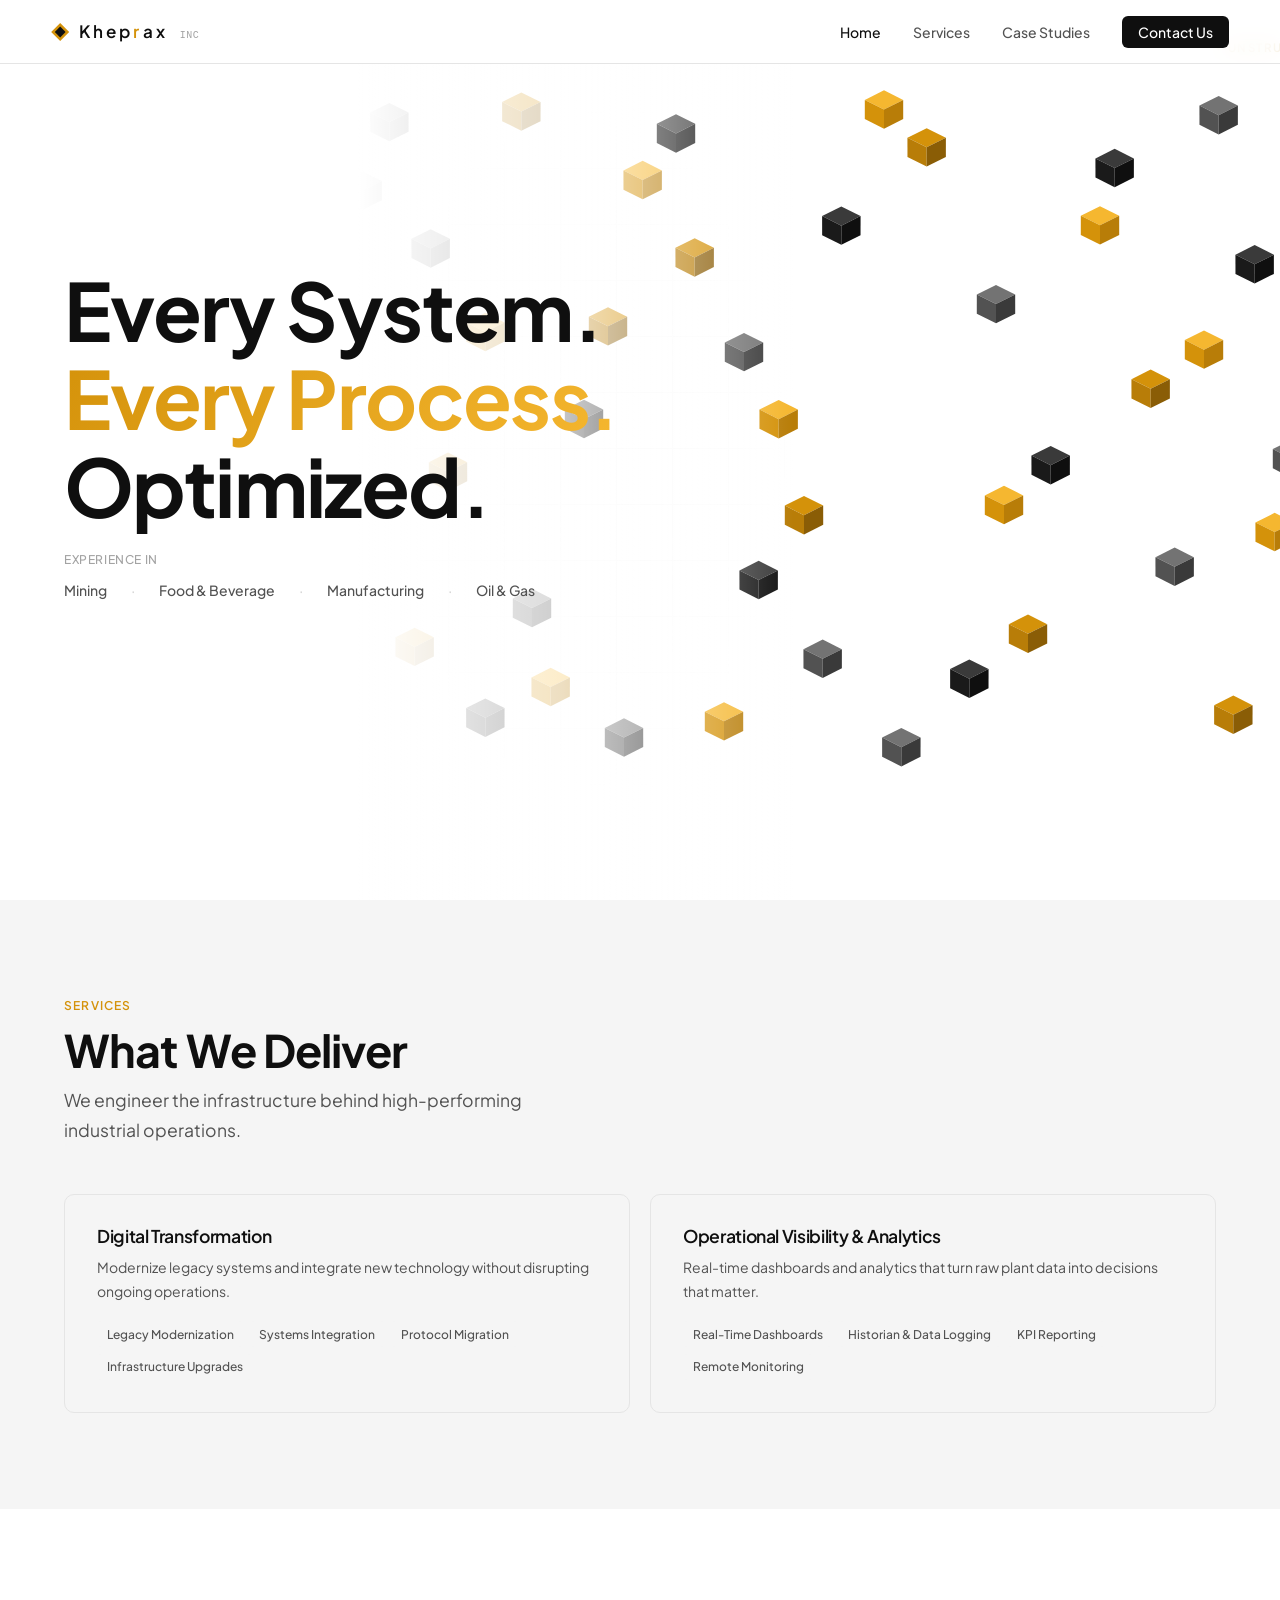
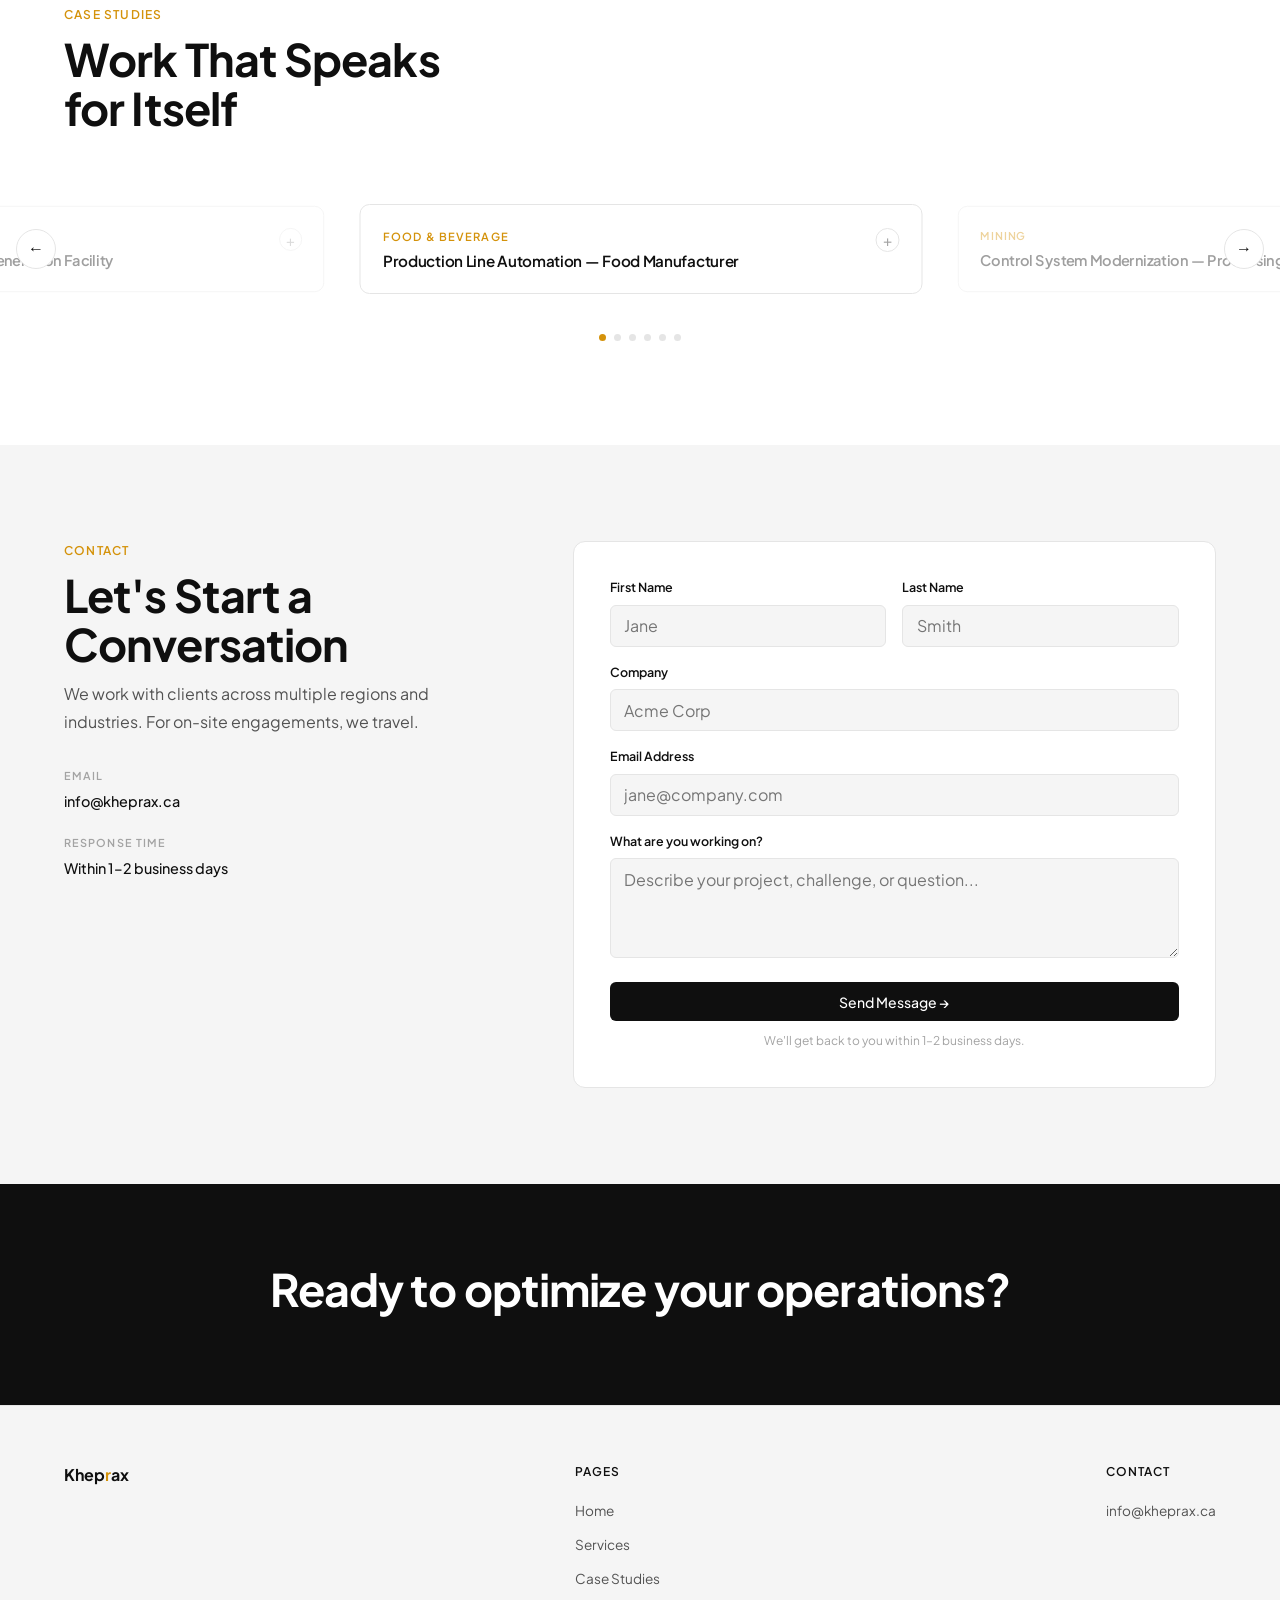
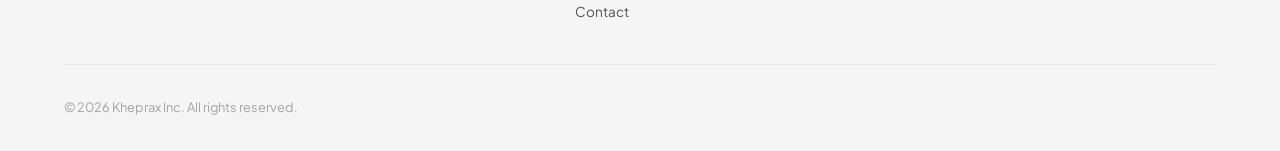
==== commit 38b1ca48: "Improved Carousel Animation" ====
--- a/index.html
+++ b/index.html
@@ -42,8 +42,6 @@
     <div class="hero-text">
       <div class="hero-content">
         <h1><span style="white-space:nowrap">Every System.</span><br><em><span style="white-space:nowrap">Every Process.</span></em><br>Optimized.</h1>
-        <p class="hero-sub">We engineer the infrastructure behind high-performing industrial operations — from the plant
-          floor to the control room.</p>
         <div class="hero-industries">
           <span class="hero-industries-label">Experience In</span>
           <div class="hero-industries-list">
@@ -307,21 +305,11 @@
       <div class="section-header">
         <span class="section-label">Services</span>
         <h2>What We Deliver</h2>
+         <p class="hero-sub">We engineer the infrastructure behind high-performing industrial operations.</p>
       </div>
 
       <div class="service-cards-grid">
-        <div class="service-card-c">
-          <h3>Intelligent Automation</h3>
-          <p>Reduce manual intervention and increase throughput with tailored PLC and SCADA solutions.</p>
-          <div class="service-tags">
-            <span class="tag">PLC Programming</span>
-            <span class="tag">SCADA Integration</span>
-            <span class="tag">Control System Design</span>
-            <span class="tag">Process Automation</span>
-            <span class="tag">Commissioning</span>
-          </div>
-        </div>
-
+        
         <div class="service-card-c">
           <h3>Digital Transformation</h3>
           <p>Modernize legacy systems and integrate new technology without disrupting ongoing operations.</p>
@@ -341,17 +329,6 @@
             <span class="tag">Historian & Data Logging</span>
             <span class="tag">KPI Reporting</span>
             <span class="tag">Remote Monitoring</span>
-          </div>
-        </div>
-
-        <div class="service-card-c">
-          <h3>Engineering Consulting & Advisory</h3>
-          <p>Targeted assessments and roadmaps to help you decide where to invest and what to fix first.</p>
-          <div class="service-tags">
-            <span class="tag">Site Assessments</span>
-            <span class="tag">Gap Analysis</span>
-            <span class="tag">Technology Roadmapping</span>
-            <span class="tag">Vendor Selection</span>
           </div>
         </div>
       </div>
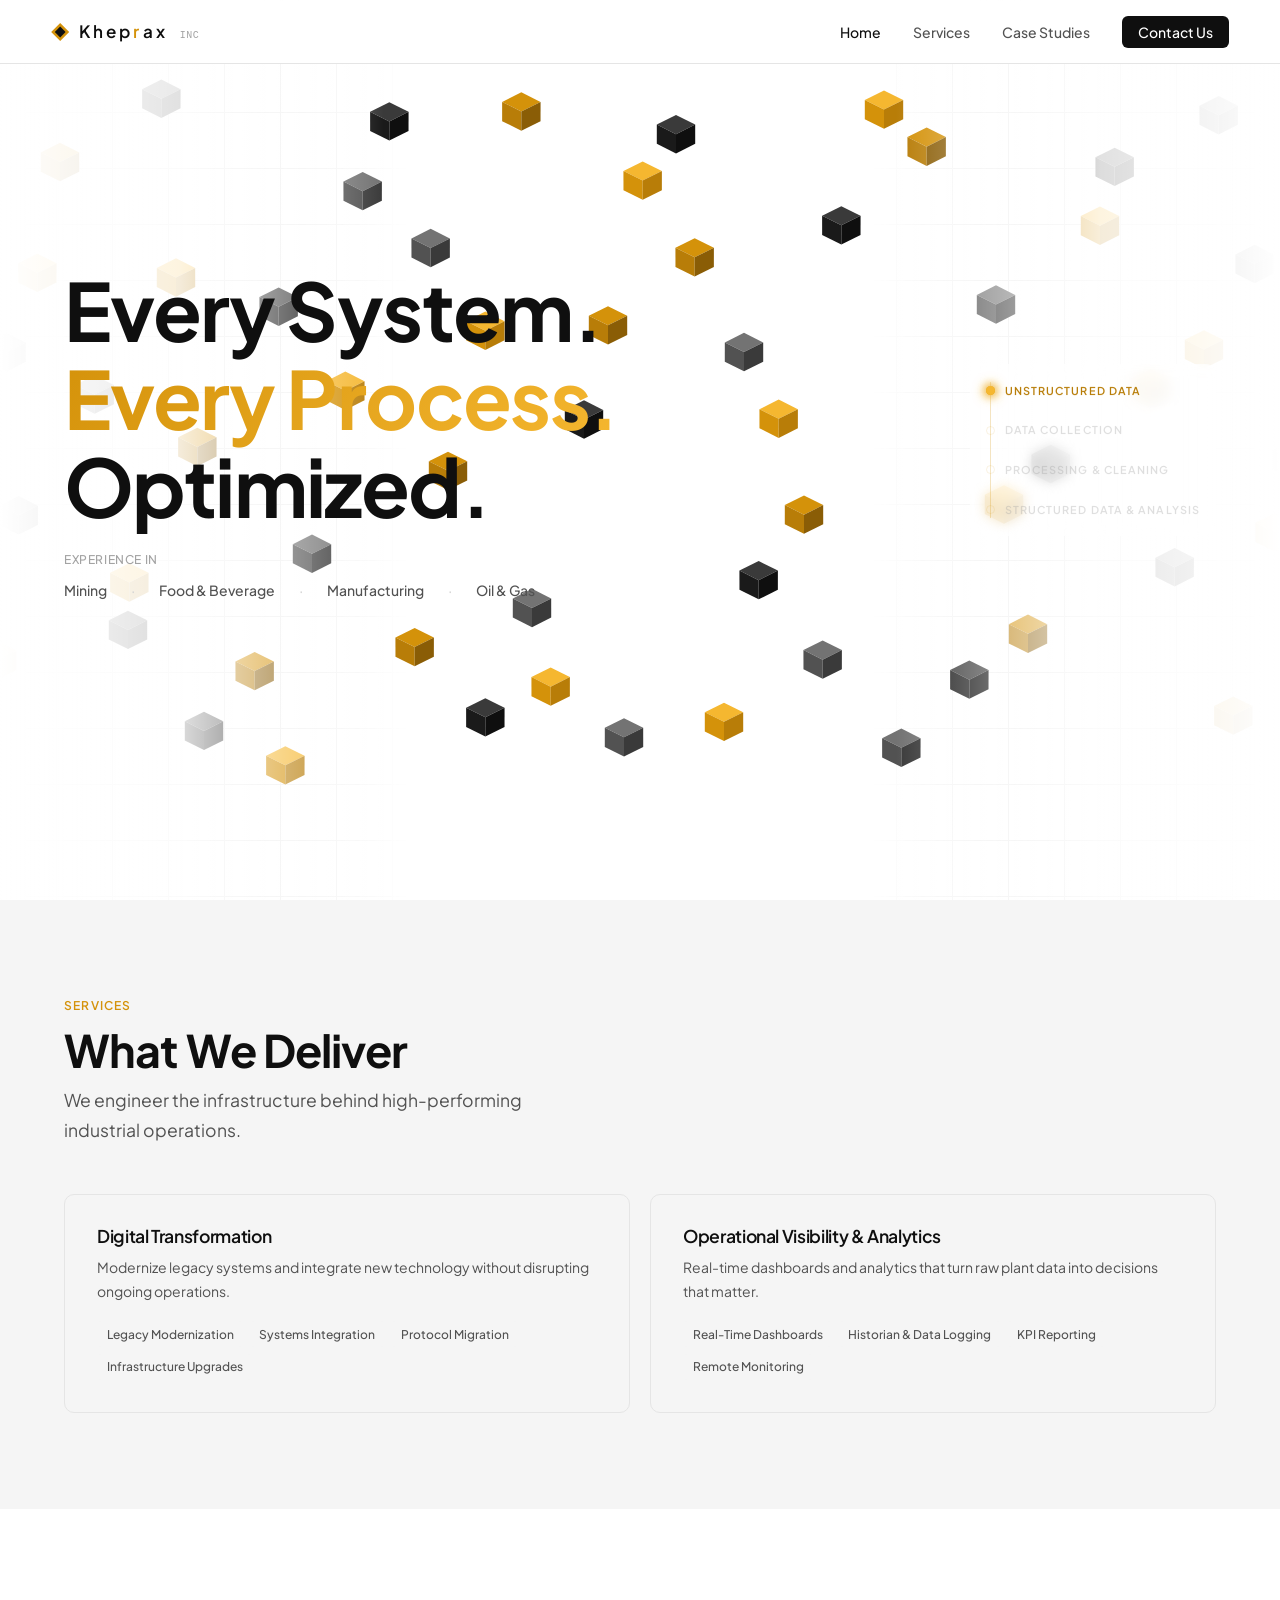
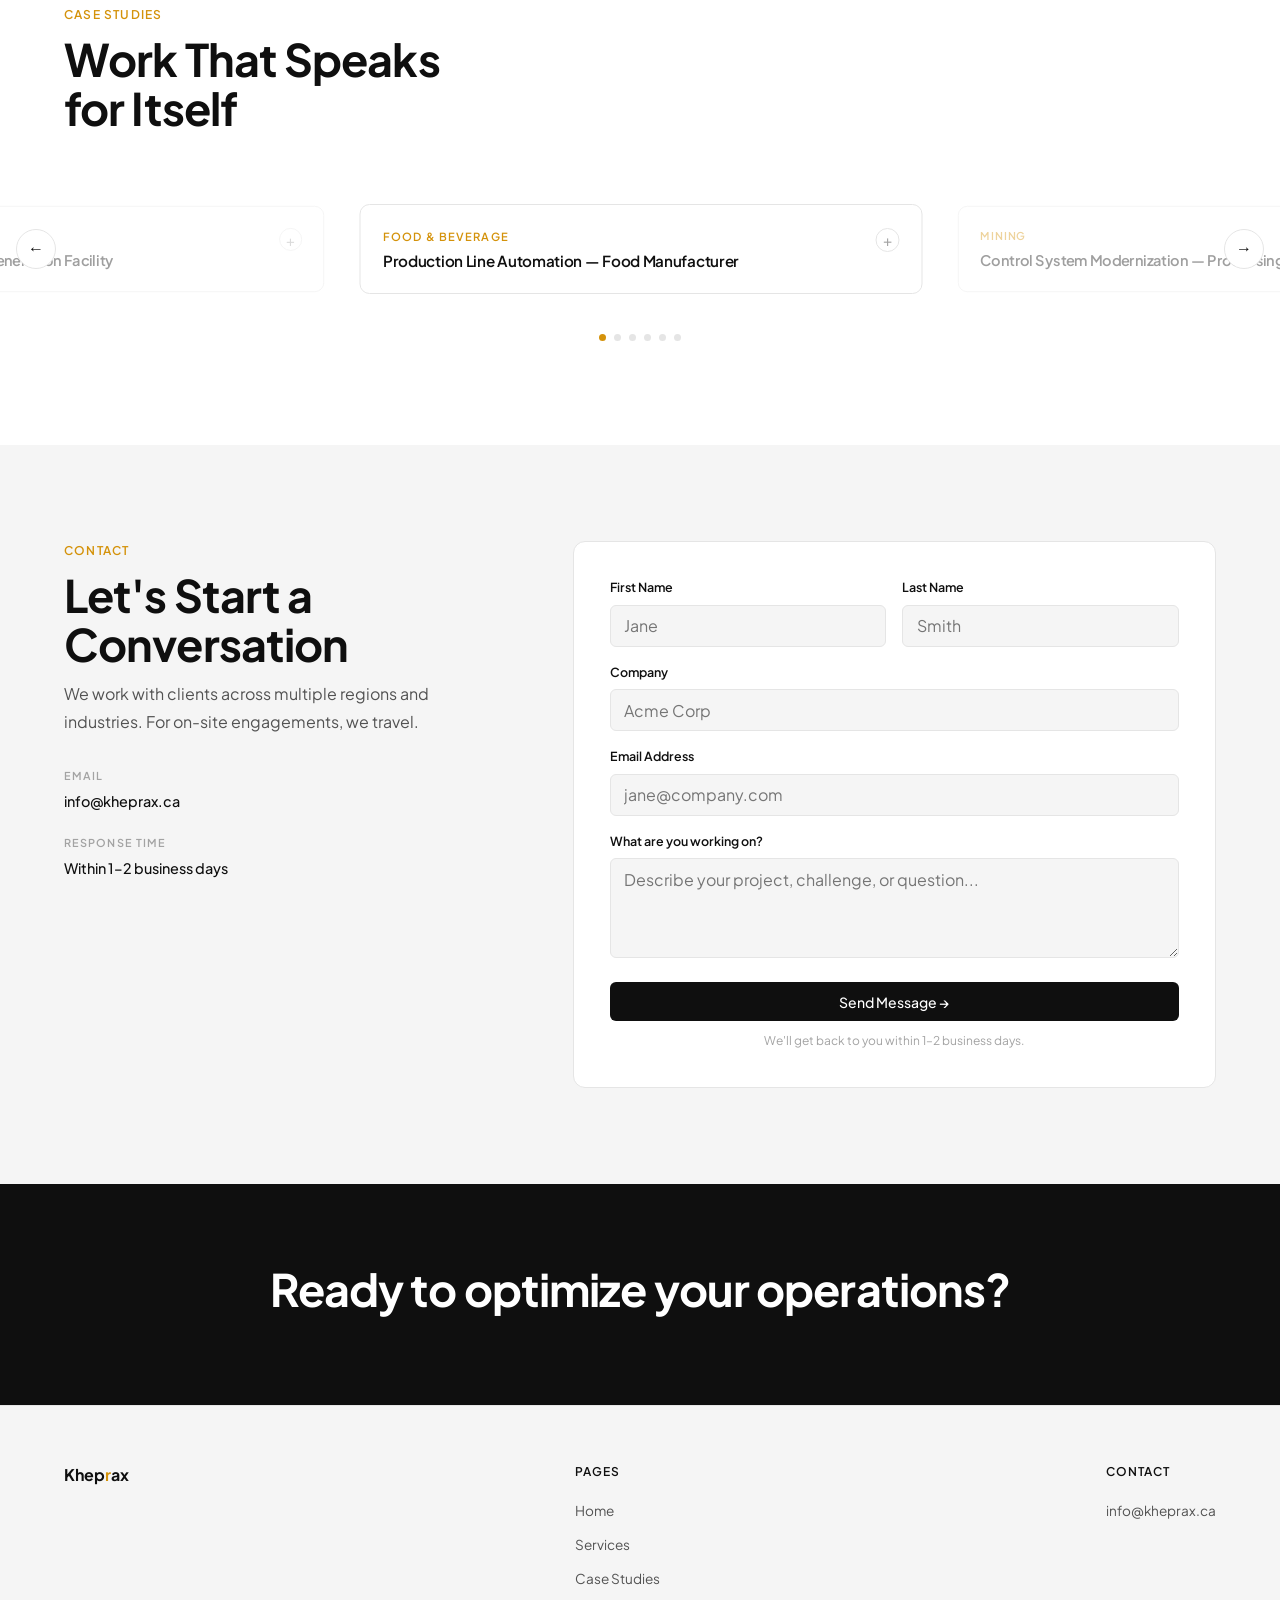
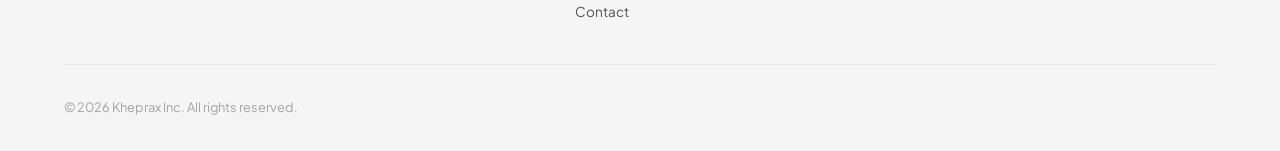
==== commit e39c3ddd: "Updated Animation" ====
--- a/index.html
+++ b/index.html
@@ -59,10 +59,23 @@
 
     <div class="anim-wrap" aria-hidden="true">
       <div class="anim-labels">
-        <span class="anim-label anim-label-1"><i class="anim-dot"></i>Unstructured Data</span>
-        <span class="anim-label anim-label-2"><i class="anim-dot"></i>Data Collection</span>
-        <span class="anim-label anim-label-3"><i class="anim-dot"></i>Processing &amp; Cleaning</span>
-        <span class="anim-label anim-label-4"><i class="anim-dot"></i>Structured Data &amp; Analysis</span>
+        <div class="anim-traveler"></div>
+        <div class="anim-step anim-label-1">
+          <span class="anim-step-node"></span>
+          <span class="anim-step-text">Unstructured Data</span>
+        </div>
+        <div class="anim-step anim-label-2">
+          <span class="anim-step-node"></span>
+          <span class="anim-step-text">Data Collection</span>
+        </div>
+        <div class="anim-step anim-label-3">
+          <span class="anim-step-node"></span>
+          <span class="anim-step-text">Processing &amp; Cleaning</span>
+        </div>
+        <div class="anim-step anim-label-4">
+          <span class="anim-step-node"></span>
+          <span class="anim-step-text">Structured Data &amp; Analysis</span>
+        </div>
       </div>
       <svg viewBox="-100 0 1400 675" preserveAspectRatio="xMidYMid slice" xmlns="http://www.w3.org/2000/svg">
         <defs>
--- a/css/style.css
+++ b/css/style.css
@@ -130,12 +130,12 @@
 .hero-bg {
   position: absolute; inset: 0;
   background-image:
-    linear-gradient(var(--gray-200) 1px, transparent 1px),
-    linear-gradient(90deg, var(--gray-200) 1px, transparent 1px);
+    linear-gradient(var(--gray-300) 1px, transparent 1px),
+    linear-gradient(90deg, var(--gray-300) 1px, transparent 1px);
   background-size: 56px 56px;
-  opacity: 0.5;
-  mask-image: radial-gradient(ellipse 60% 80% at 20% 50%, black 20%, transparent 70%);
-  -webkit-mask-image: radial-gradient(ellipse 60% 80% at 20% 50%, black 20%, transparent 70%);
+  opacity: 0.9;
+  mask-image: linear-gradient(to right, black 0%, rgba(0,0,0,0.7) 14%, transparent 32%, transparent 68%, rgba(0,0,0,0.7) 86%, black 100%);
+  -webkit-mask-image: linear-gradient(to right, black 0%, rgba(0,0,0,0.7) 14%, transparent 32%, transparent 68%, rgba(0,0,0,0.7) 86%, black 100%);
 }
 
 .hero-text {
@@ -197,9 +197,12 @@
   position: absolute; inset: 0;
   background: linear-gradient(
     to right,
-    white 0%, white 28%,
-    rgba(255,255,255,0.75) 44%,
-    transparent 62%
+    white 0%,
+    rgba(255,255,255,0.85) 14%,
+    transparent 30%,
+    transparent 70%,
+    rgba(255,255,255,0.85) 86%,
+    white 100%
   );
   pointer-events: none;
 }
@@ -207,30 +210,62 @@
   width: 100%; height: 100%; display: block;
 }
 
-/* Phase labels */
+/* Phase stepper */
 .anim-labels {
   position: absolute;
-  top: clamp(1.5rem, 6%, 3rem);
-  right: clamp(1.5rem, 5%, 4rem);
+  top: 50%; right: clamp(1.5rem, 5%, 4rem);
+  transform: translateY(-50%);
   z-index: 4;
-  display: flex; align-items: center;
-}
-.anim-label {
+  display: flex; flex-direction: column; gap: 1.4rem;
+  padding: 1.1rem 1rem 1.1rem 1rem;
+  background: rgba(255, 255, 255, 0.62);
+  backdrop-filter: blur(6px);
+  -webkit-backdrop-filter: blur(6px);
+  border-radius: 10px;
+}
+.anim-labels::before {
+  content: '';
   position: absolute;
-  display: flex; align-items: center; gap: 7px;
-  font-size: 0.72rem; font-weight: 600;
-  letter-spacing: 0.12em; text-transform: uppercase;
-  color: var(--amber-dark);
-  opacity: 0;
-  white-space: nowrap;
-}
-.anim-dot {
-  display: inline-block; flex-shrink: 0;
-  width: 5px; height: 5px;
+  /* center on the 9px nodes: padding-left(1rem≈16px) + 4px = ~20px */
+  left: calc(1rem + 4px); top: 1.1rem; bottom: 1.1rem;
+  width: 1px;
+  background: rgba(212, 146, 10, 0.25);
+}
+.anim-traveler {
+  position: absolute;
+  /* align with node left edge */
+  left: 1rem; top: 0;
+  width: 9px; height: 9px;
+  border-radius: 50%;
+  background: var(--amber-lt);
+  box-shadow: 0 0 10px 4px rgba(245, 183, 48, 0.55);
+  pointer-events: none;
+  z-index: 1;
+}
+.anim-step {
+  display: flex; align-items: center; gap: 10px;
+  opacity: 0.35;
+  transition: opacity 0.45s ease;
+}
+.anim-step.active { opacity: 1; }
+.anim-step-node {
+  width: 9px; height: 9px; border-radius: 50%;
+  border: 1.5px solid rgba(212, 146, 10, 0.35);
+  background: transparent; flex-shrink: 0;
+  transition: background 0.4s, border-color 0.4s, box-shadow 0.4s;
+}
+.anim-step.active .anim-step-node {
   background: var(--amber);
-  clip-path: polygon(50% 0, 100% 50%, 50% 100%, 0 50%);
-  font-style: normal;
-}
+  border-color: var(--amber);
+  box-shadow: 0 0 6px 2px rgba(212, 146, 10, 0.4);
+}
+.anim-step-text {
+  font-size: 0.68rem; font-weight: 600;
+  letter-spacing: 0.1em; text-transform: uppercase;
+  color: var(--gray-400); white-space: nowrap;
+  transition: color 0.4s;
+}
+.anim-step.active .anim-step-text { color: var(--amber-dark); }
 
 /* Cube initial positions — GSAP overrides these at runtime */
 .c { transform: translate(var(--sx), var(--sy)); }
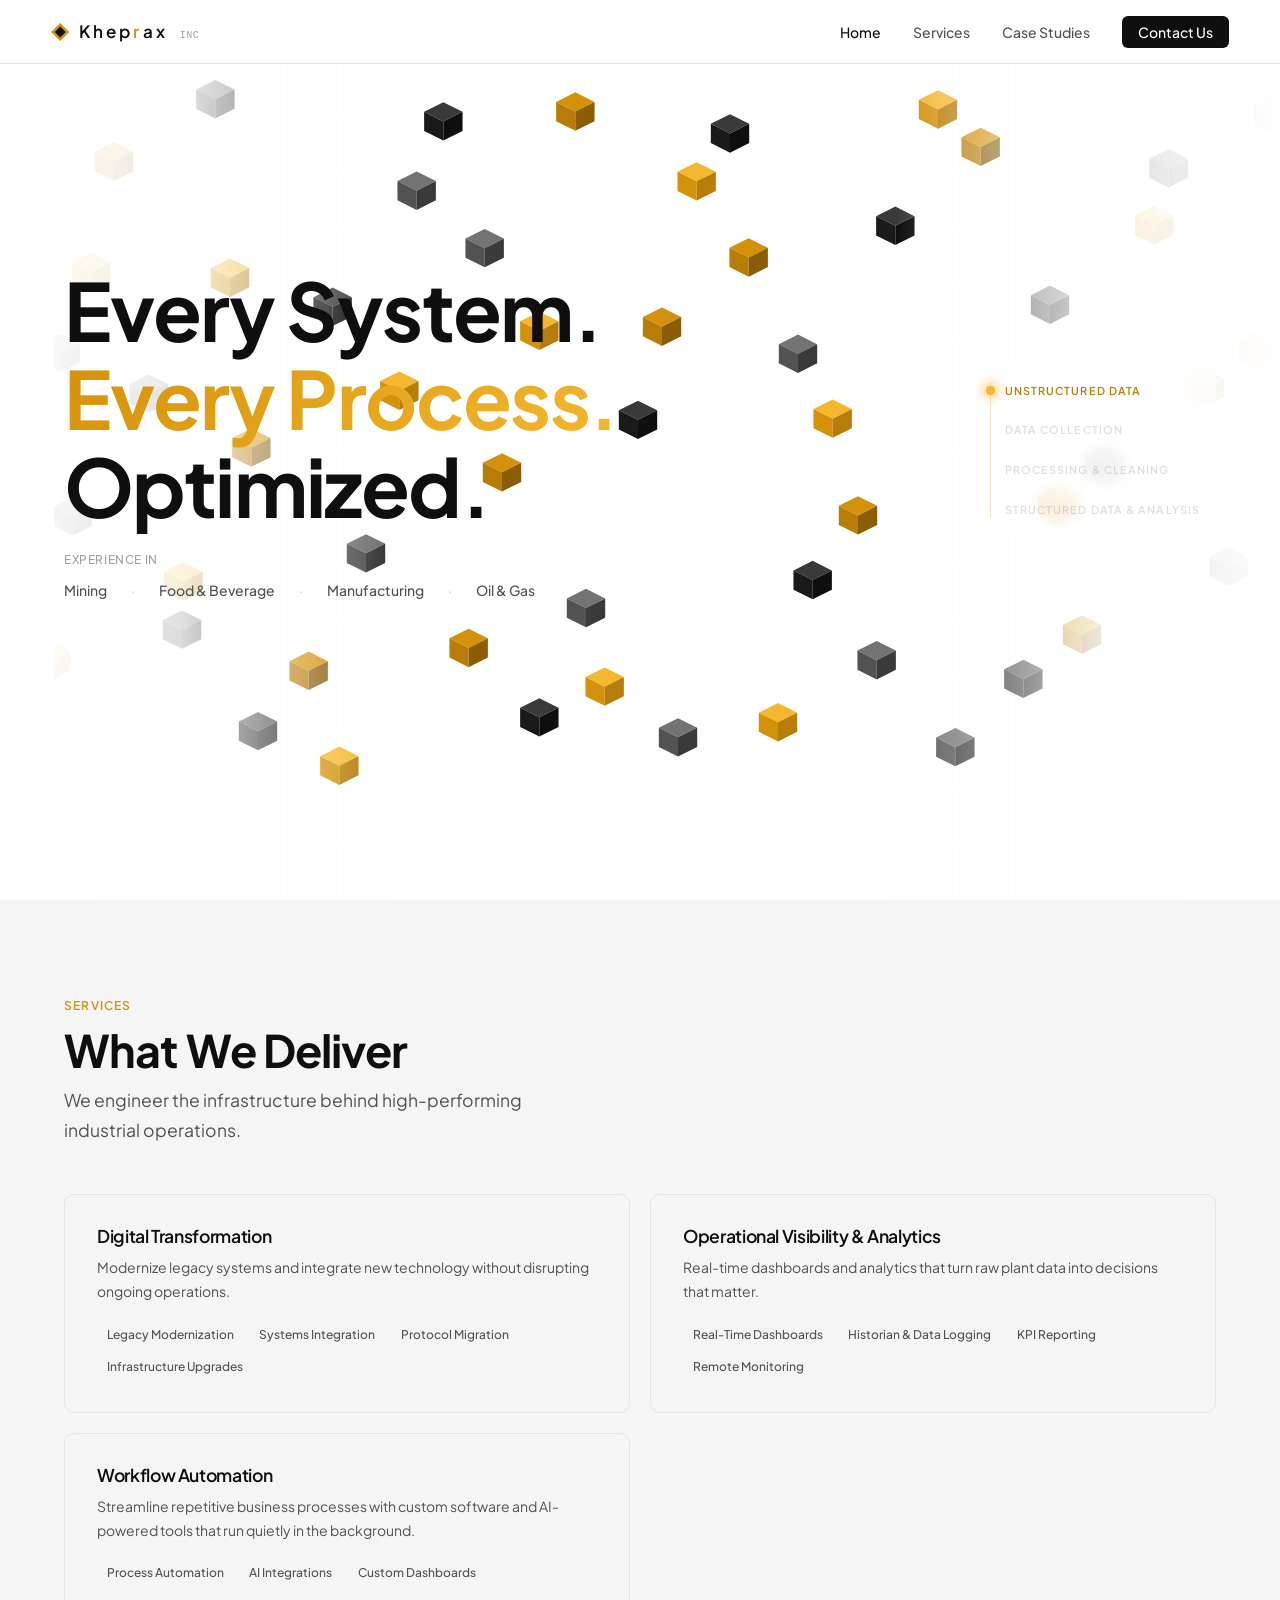
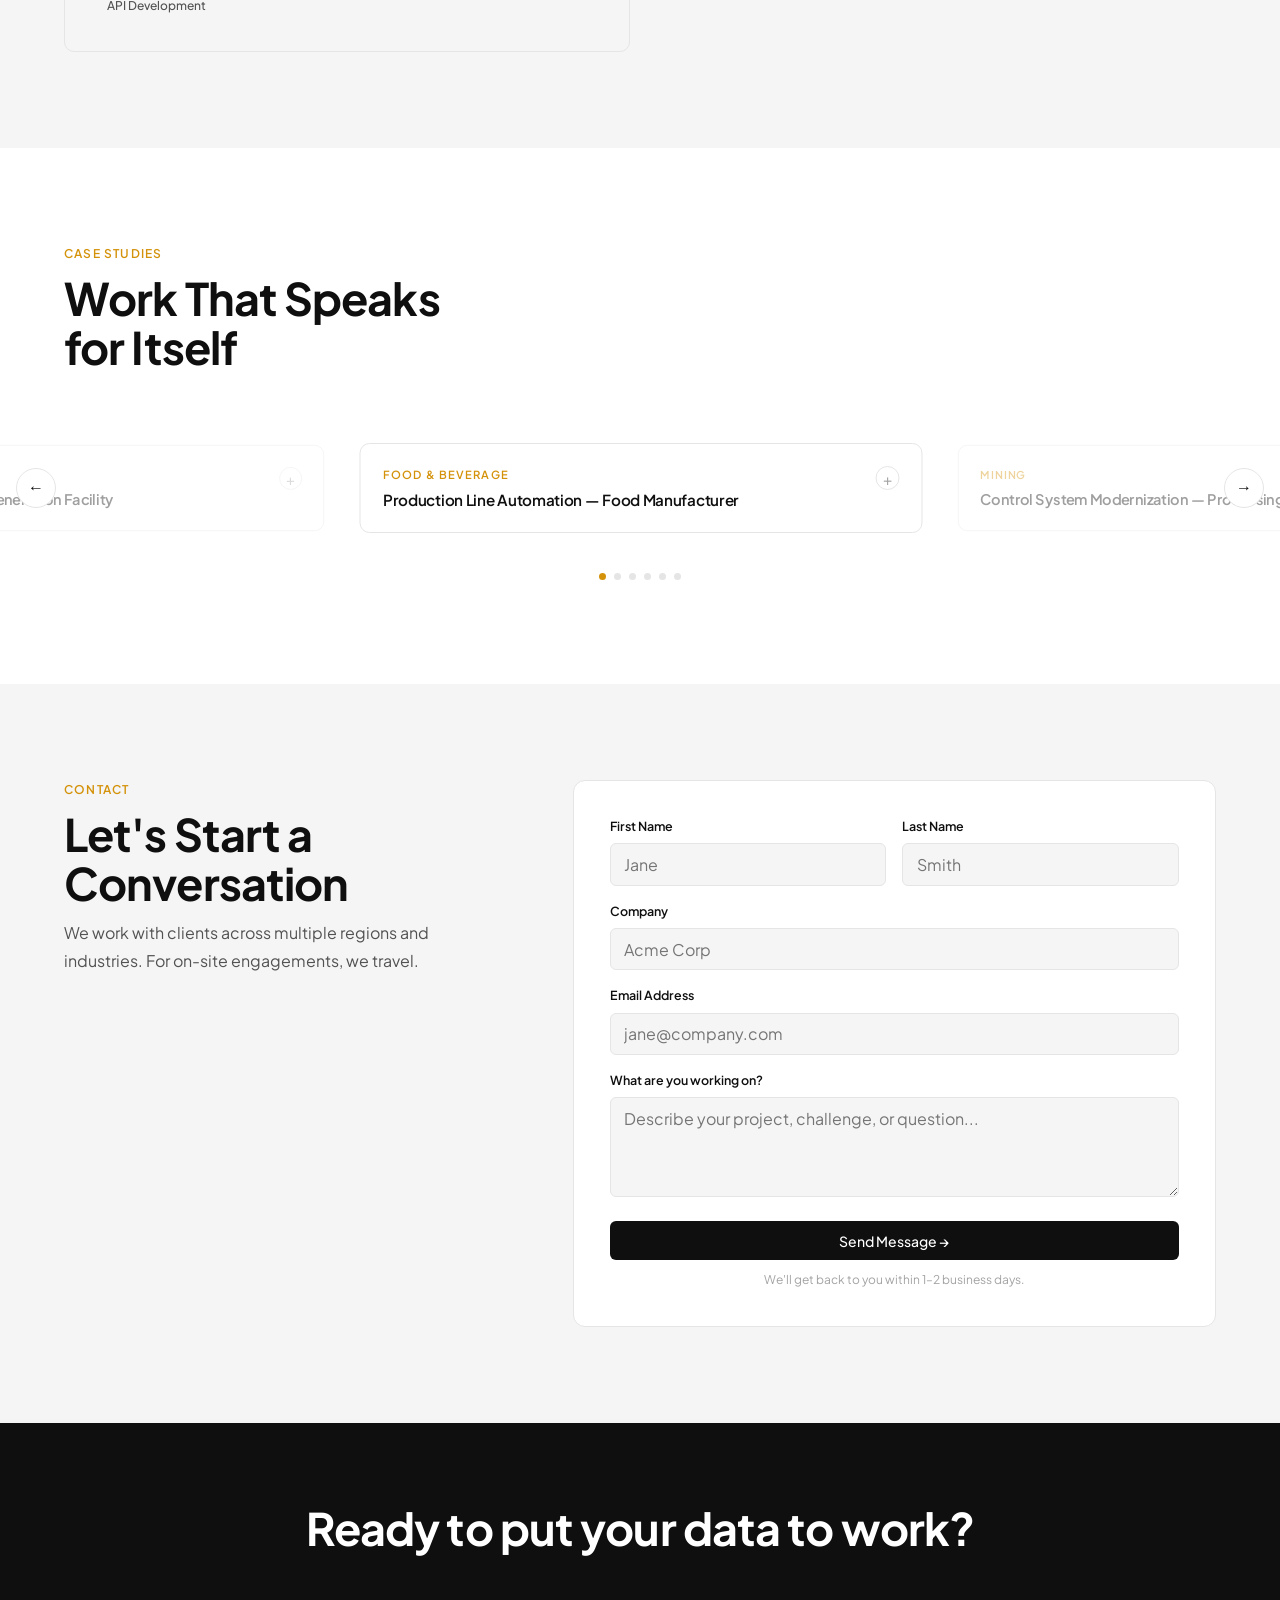
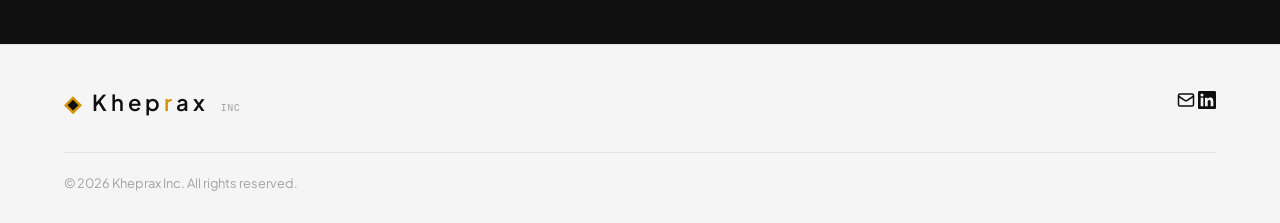
==== commit f9569bf7: "updated footer" ====
--- a/index.html
+++ b/index.html
@@ -344,6 +344,17 @@
             <span class="tag">Remote Monitoring</span>
           </div>
         </div>
+
+        <div class="service-card-c">
+          <h3>Workflow Automation</h3>
+          <p>Streamline repetitive business processes with custom software and AI-powered tools that run quietly in the background.</p>
+          <div class="service-tags">
+            <span class="tag">Process Automation</span>
+            <span class="tag">AI Integrations</span>
+            <span class="tag">Custom Dashboards</span>
+            <span class="tag">API Development</span>
+          </div>
+        </div>
       </div>
     </div>
   </section>
@@ -508,16 +519,6 @@
           <h2>Let's Start a Conversation</h2>
           <p style="margin-top:0.75rem;">We work with clients across multiple regions and industries. For on-site
             engagements, we travel.</p>
-          <div class="contact-detail">
-            <div class="contact-detail-item">
-              <label>Email</label>
-              <a href="mailto:info@kheprax.ca">info@kheprax.ca</a>
-            </div>
-            <div class="contact-detail-item">
-              <label>Response Time</label>
-              <span>Within 1–2 business days</span>
-            </div>
-          </div>
         </div>
 
         <div class="contact-form">
@@ -563,31 +564,31 @@
   <!-- CTA -->
   <section class="cta-strip">
     <div class="container">
-      <h2>Ready to optimize your operations?</h2>
+      <h2>Ready to put your data to work?</h2>
     </div>
   </section>
 
   <!-- FOOTER -->
   <footer>
     <div class="container">
-      <div class="footer-top">
-        <div>
-          <div class="footer-logo">Khep<span>r</span>ax</div>
-        </div>
-        <div class="footer-links">
-          <h5>Pages</h5>
-          <ul>
-            <li><a href="#hero">Home</a></li>
-            <li><a href="#services">Services</a></li>
-            <li><a href="#case-studies">Case Studies</a></li>
-            <li><a href="#contact">Contact</a></li>
-          </ul>
-        </div>
-        <div class="footer-links">
-          <h5>Contact</h5>
-          <ul>
-            <li><a href="mailto:info@kheprax.ca">info@kheprax.ca</a></li>
-          </ul>
+      <div class="footer-inner">
+        <a href="#hero" class="footer-wordmark" aria-label="Kheprax — home">
+          <span class="wordmark-glyph" aria-hidden="true"></span>
+          <span class="footer-wordmark-text">Khep<span class="amber-r">r</span>ax</span>
+          <span class="wordmark-tm">INC</span>
+        </a>
+        <div class="footer-icons">
+          <a href="mailto:info@kheprax.ca" class="footer-icon-link" aria-label="Email Kheprax">
+            <svg width="18" height="18" viewBox="0 0 24 24" fill="none" stroke="currentColor" stroke-width="2" stroke-linecap="round" stroke-linejoin="round" aria-hidden="true">
+              <rect x="2" y="4" width="20" height="16" rx="2"/>
+              <path d="m22 7-8.97 5.7a1.94 1.94 0 0 1-2.06 0L2 7"/>
+            </svg>
+          </a>
+          <a href="https://www.linkedin.com/company/kheprax-inc" target="_blank" rel="noopener" class="footer-icon-link" aria-label="Kheprax on LinkedIn">
+            <svg width="18" height="18" viewBox="0 0 24 24" fill="currentColor" aria-hidden="true">
+              <path d="M20.447 20.452h-3.554v-5.569c0-1.328-.027-3.037-1.852-3.037-1.853 0-2.136 1.445-2.136 2.939v5.667H9.351V9h3.414v1.561h.046c.477-.9 1.637-1.85 3.37-1.85 3.601 0 4.267 2.37 4.267 5.455v6.286zM5.337 7.433a2.062 2.062 0 0 1-2.063-2.065 2.064 2.064 0 1 1 2.063 2.065zm1.782 13.019H3.555V9h3.564v11.452zM22.225 0H1.771C.792 0 0 .774 0 1.729v20.542C0 23.227.792 24 1.771 24h20.451C23.2 24 24 23.227 24 22.271V1.729C24 .774 23.2 0 22.222 0h.003z"/>
+            </svg>
+          </a>
         </div>
       </div>
       <div class="footer-bottom">
--- a/css/style.css
+++ b/css/style.css
@@ -130,10 +130,10 @@
 .hero-bg {
   position: absolute; inset: 0;
   background-image:
-    linear-gradient(var(--gray-300) 1px, transparent 1px),
-    linear-gradient(90deg, var(--gray-300) 1px, transparent 1px);
+    linear-gradient(var(--gray-200) 1px, transparent 1px),
+    linear-gradient(90deg, var(--gray-200) 1px, transparent 1px);
   background-size: 56px 56px;
-  opacity: 0.9;
+  opacity: 0.5;
   mask-image: linear-gradient(to right, black 0%, rgba(0,0,0,0.7) 14%, transparent 32%, transparent 68%, rgba(0,0,0,0.7) 86%, black 100%);
   -webkit-mask-image: linear-gradient(to right, black 0%, rgba(0,0,0,0.7) 14%, transparent 32%, transparent 68%, rgba(0,0,0,0.7) 86%, black 100%);
 }
@@ -209,6 +209,12 @@
 .anim-wrap svg {
   width: 100%; height: 100%; display: block;
 }
+/* Fluid rightward shift as viewport narrows — prevents cubes overlapping text */
+@media (min-width: 1025px) {
+  .anim-wrap svg {
+    transform: translateX(clamp(0px, calc((1400px - 100vw) * 0.45), 220px));
+  }
+}
 
 /* Phase stepper */
 .anim-labels {
@@ -250,14 +256,7 @@
 .anim-step.active { opacity: 1; }
 .anim-step-node {
   width: 9px; height: 9px; border-radius: 50%;
-  border: 1.5px solid rgba(212, 146, 10, 0.35);
-  background: transparent; flex-shrink: 0;
-  transition: background 0.4s, border-color 0.4s, box-shadow 0.4s;
-}
-.anim-step.active .anim-step-node {
-  background: var(--amber);
-  border-color: var(--amber);
-  box-shadow: 0 0 6px 2px rgba(212, 146, 10, 0.4);
+  border: none; background: transparent; flex-shrink: 0;
 }
 .anim-step-text {
   font-size: 0.68rem; font-weight: 600;
@@ -344,15 +343,12 @@
 .cta-strip p { color: var(--gray-400); margin-bottom: 2rem; }
 
 /* FOOTER */
-footer { background: var(--gray-100); border-top: 1px solid var(--gray-200); padding: 56px 0 32px; }
-.footer-top { display: flex; justify-content: space-between; gap: 3rem; flex-wrap: wrap; padding-bottom: 2.5rem; border-bottom: 1px solid var(--gray-200); margin-bottom: 2rem; }
-.footer-logo { font-size: 1rem; font-weight: 700; color: var(--black); margin-bottom: 0.5rem; }
-.footer-logo span { color: var(--amber); }
-.footer-desc { font-size: 0.85rem; color: var(--gray-400); max-width: 230px; }
-.footer-links h5 { font-size: 0.75rem; font-weight: 600; letter-spacing: 0.08em; text-transform: uppercase; color: var(--black); margin-bottom: 1rem; }
-.footer-links ul { list-style: none; display: flex; flex-direction: column; gap: 0.5rem; }
-.footer-links a { font-size: 0.85rem; color: var(--gray-600); transition: color 0.15s; }
-.footer-links a:hover { color: var(--black); }
+footer { background: var(--gray-100); border-top: 1px solid var(--gray-200); padding: 40px 0 28px; }
+.footer-inner { display: flex; align-items: center; justify-content: space-between; padding-bottom: 2rem; border-bottom: 1px solid var(--gray-200); margin-bottom: 1.25rem; }
+.footer-wordmark { display: flex; align-items: baseline; gap: 10px; text-decoration: none; color: var(--black); }
+.footer-wordmark-text { font-weight: 600; font-size: 22px; letter-spacing: 0.18em; }
+.footer-linkedin { color: var(--gray-400); transition: color 0.15s; display: flex; align-items: center; }
+.footer-linkedin:hover { color: #0077b5; }
 .footer-bottom { display: flex; justify-content: space-between; flex-wrap: wrap; gap: 1rem; }
 .footer-bottom p { font-size: 0.8rem; color: var(--gray-400); }
 
@@ -529,7 +525,6 @@
   .cs-card { width: 78%; }
   .cs-arrow-left { left: 0.25rem; }
   .cs-arrow-right { right: 0.25rem; }
-  .footer-top { flex-direction: column; }
   /* Mobile nav */
   .nav-inner { padding: 14px 20px; }
   .nav-links {
@@ -557,6 +552,73 @@
   .hero-sub { font-size: 1rem; }
 }
 
+/* Mobile — stacked layout + horizontal stepper */
+@media (max-width: 1024px) {
+  /* Hero becomes a column: text → animation */
+  .hero {
+    flex-direction: column;
+    align-items: stretch;
+    justify-content: flex-start;
+    min-height: 100svh;
+  }
+  .hero-text {
+    padding: 2rem 1.5rem 1rem;
+    z-index: 2;
+  }
+  /* Animation block sits below the text, relative flow */
+  .anim-wrap {
+    position: relative;
+    inset: auto;
+    width: 100%;
+    height: 72vw;
+    min-height: 300px;
+    max-height: 480px;
+    flex-shrink: 0;
+  }
+  /* Fade bottom of animation into page bg */
+  .anim-wrap::after {
+    background: linear-gradient(
+      to bottom,
+      transparent 0%,
+      transparent 60%,
+      white 100%
+    );
+  }
+
+  .anim-labels {
+    top: auto; right: auto;
+    bottom: 1.75rem; left: 50%;
+    transform: translateX(-50%);
+    flex-direction: row;
+    gap: 1.5rem;
+    padding: 0.55rem 1rem;
+  }
+  .anim-labels::before {
+    top: calc(0.55rem + 4px);
+    left: 1rem; right: 1rem;
+    bottom: auto;
+    width: auto; height: 1px;
+  }
+  .anim-traveler {
+    top: 0.55rem;
+    left: 1rem;
+  }
+  /* Extra bottom padding to reserve space for the active label */
+  .anim-labels { padding-bottom: calc(0.55rem + 1.6rem); }
+  .anim-step { flex-direction: column; gap: 0; }
+  /* All texts sit in the same spot below the dots; only active one is visible */
+  .anim-step-text {
+    position: absolute;
+    bottom: 0.4rem;
+    left: 50%; transform: translateX(-50%);
+    opacity: 0;
+    pointer-events: none;
+    transition: opacity 0.4s;
+    font-size: 0.65rem;
+  }
+  .anim-step.active .anim-step-text { opacity: 1; }
+}
+
 /* Reduced motion — GSAP handles snap-to-final in JS; just ensure hero fades are instant */
 @media (prefers-reduced-motion: reduce) {
   .anim-wrap { opacity: 1 !important; animation: none !important; }
